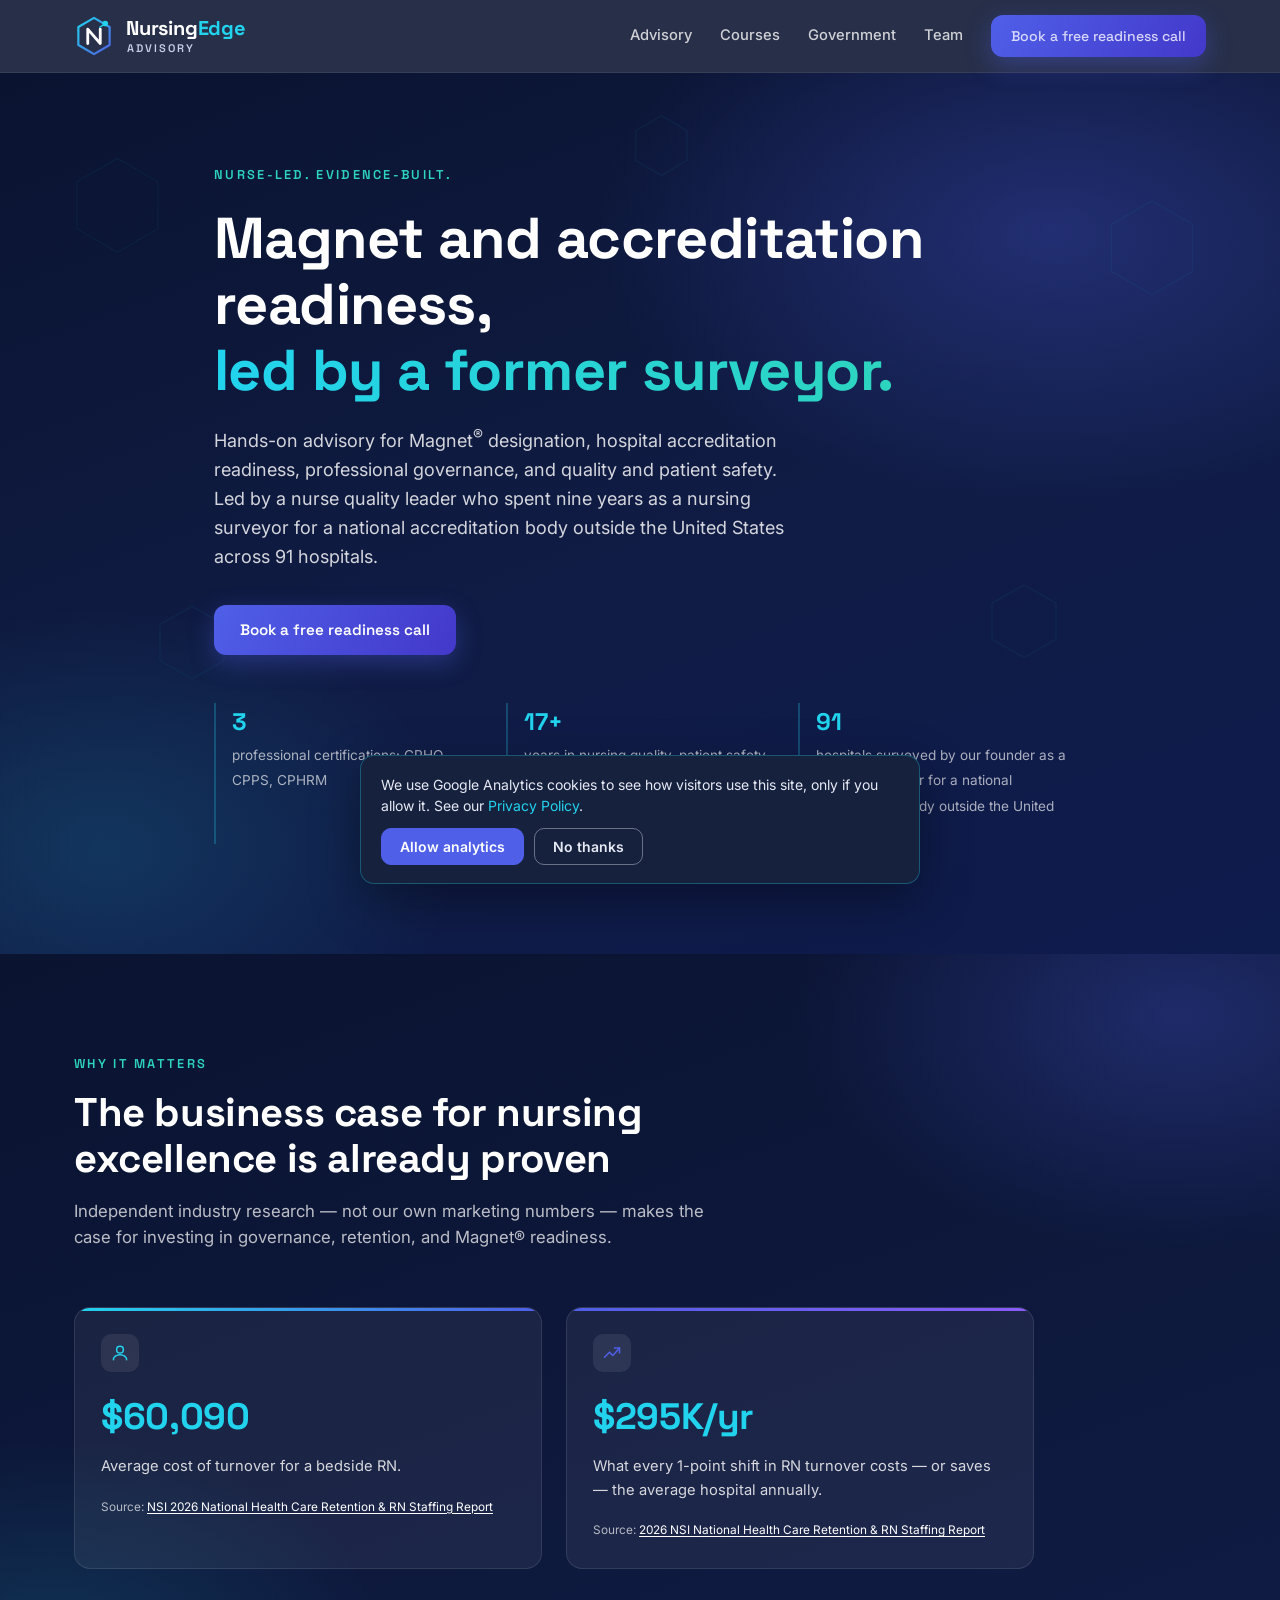
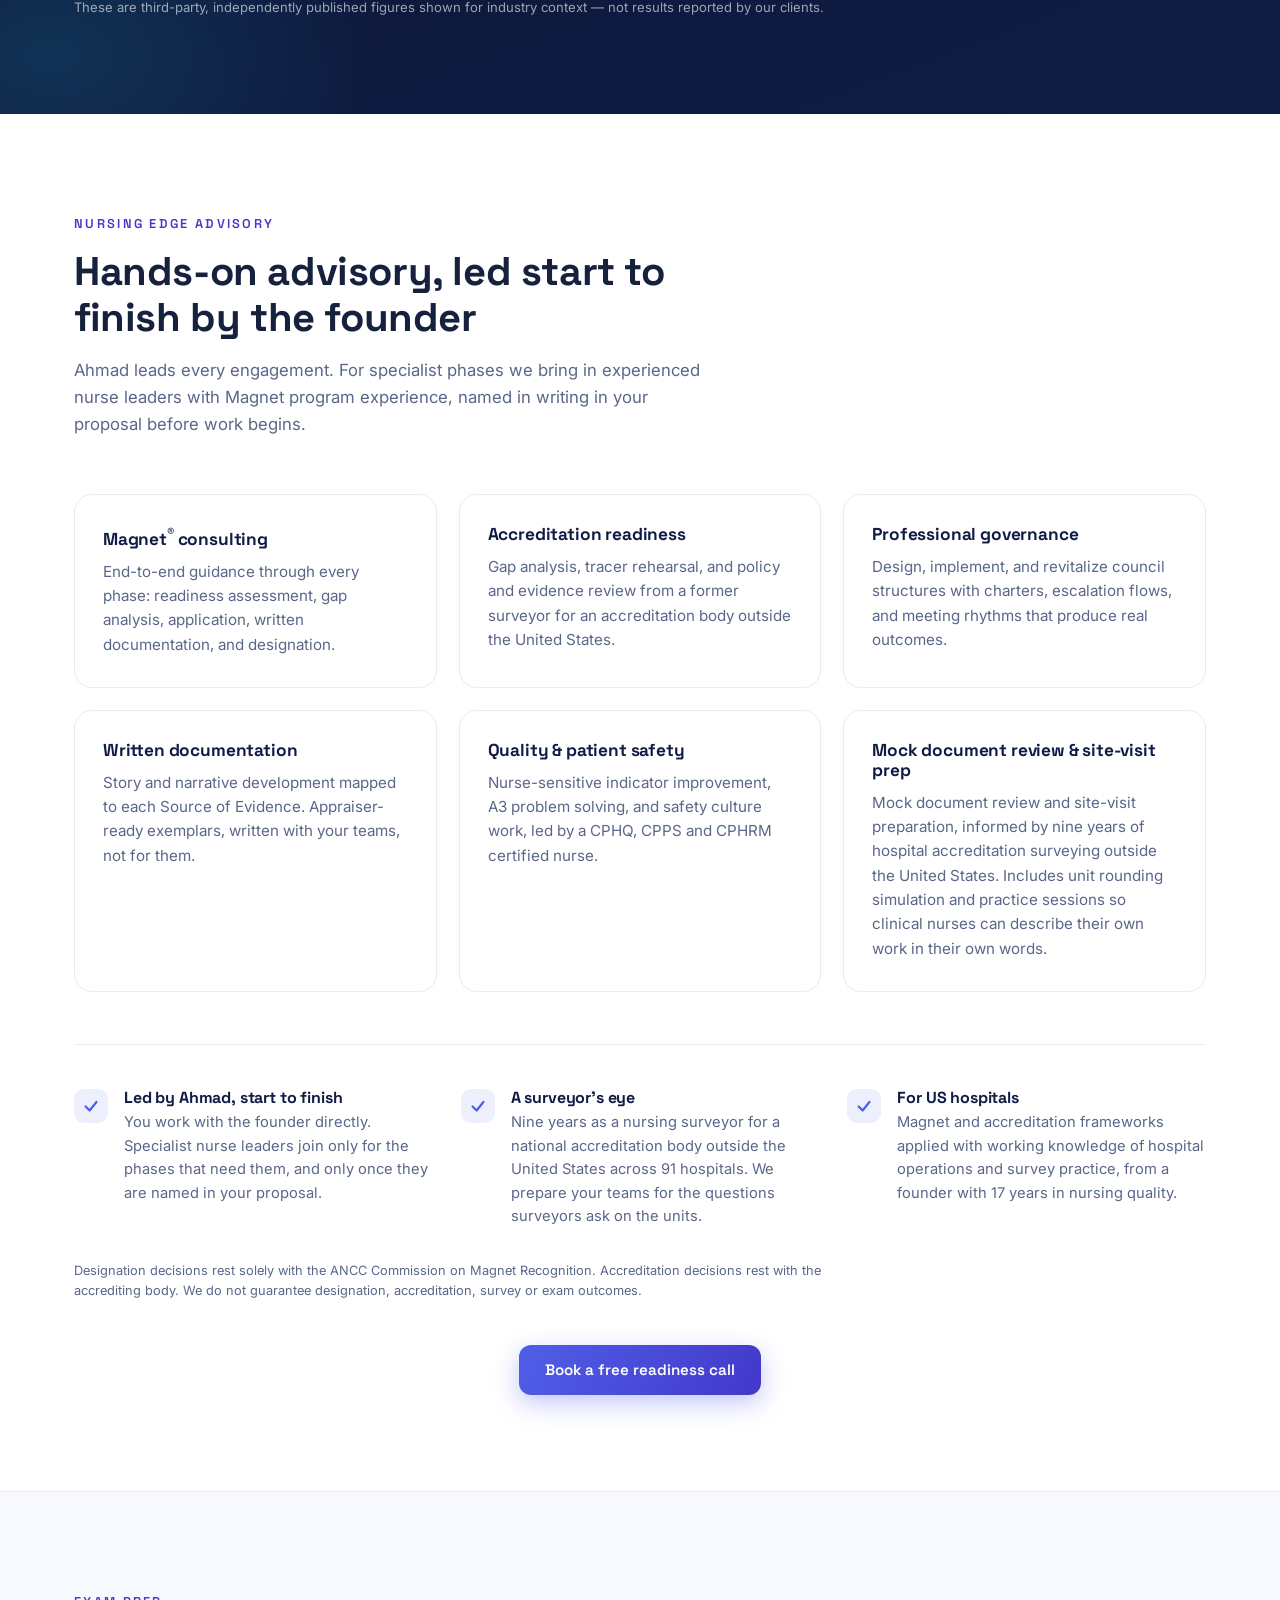
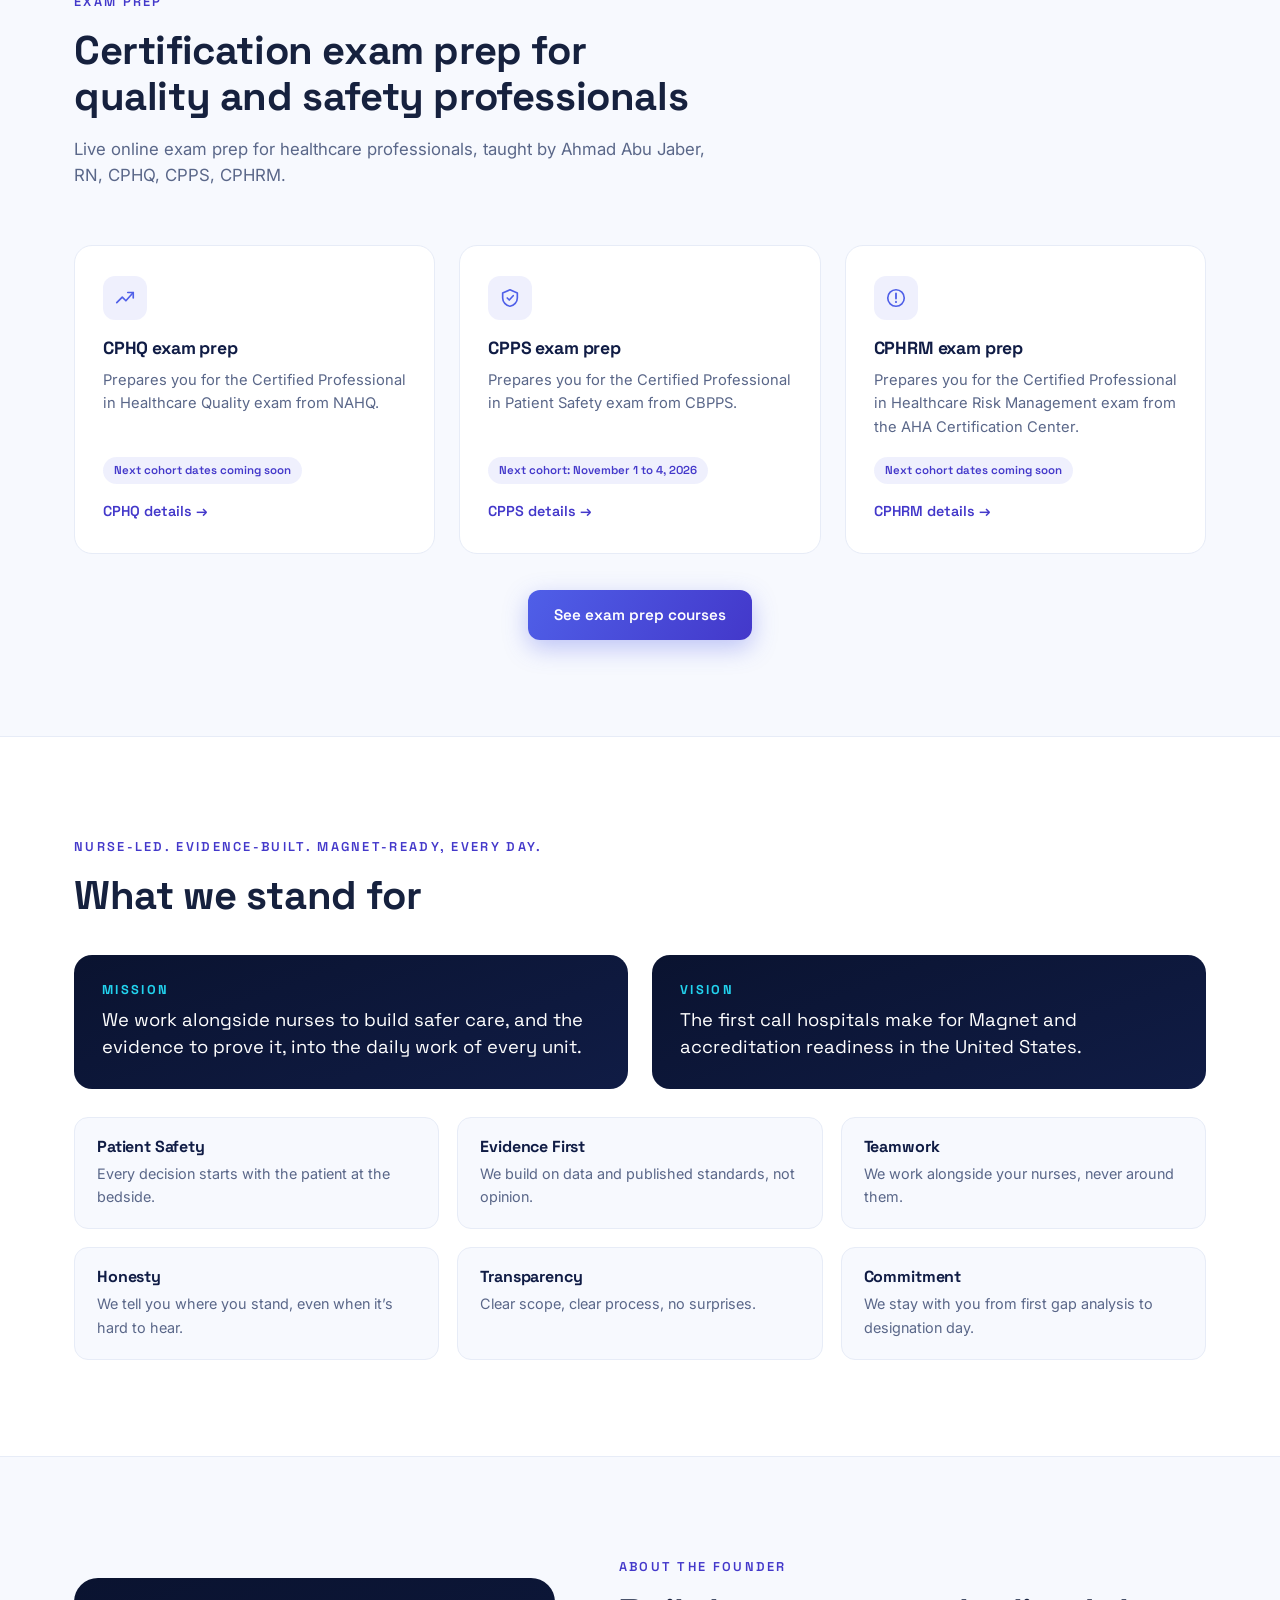
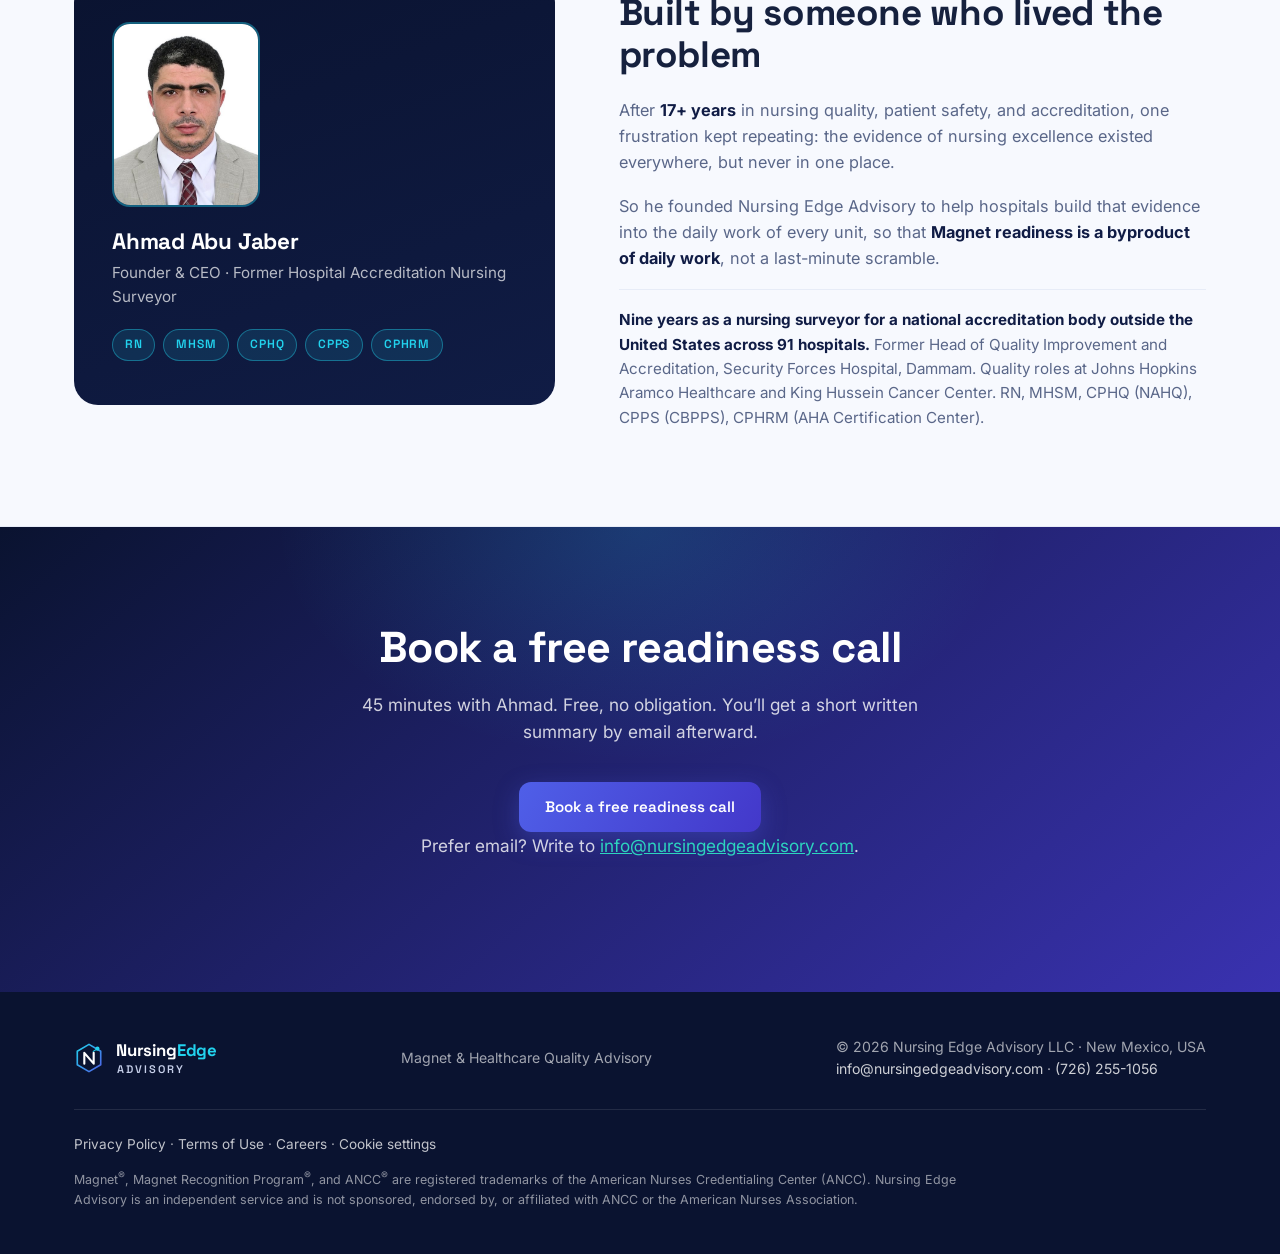
==== index.html @ 4cd6b649 "Refine meta description and service area in index.html Updated meta description and adjusted service" ====
<!DOCTYPE html>
<html lang="en">
<head>
<meta charset="UTF-8">
<meta name="viewport" content="width=device-width, initial-scale=1.0">
<title>Nursing Edge Advisory | Magnet and accreditation readiness advisory</title>
<meta name="description" content="Magnet designation and hospital accreditation readiness advisory from a nursing quality leader and former nursing surveyor outside the US.">
<link rel="canonical" href="https://nursingedgeadvisory.com/">
<link rel="icon" type="image/png" sizes="32x32" href="/favicon-32.png">
<link rel="icon" type="image/png" sizes="16x16" href="/favicon-16.png">
<link rel="apple-touch-icon" sizes="180x180" href="/favicon-180.png">

<!-- Open Graph / Facebook / LinkedIn -->
<meta property="og:type" content="website">
<meta property="og:url" content="https://nursingedgeadvisory.com/">
<meta property="og:title" content="Nursing Edge Advisory | Magnet and accreditation readiness advisory">
<meta property="og:description" content="Nursing Edge Advisory helps hospitals prepare for Magnet designation and hospital accreditation, with hands-on advisory from a former nursing surveyor for an accreditation body outside the United States.">
<meta property="og:image" content="https://nursingedgeadvisory.com/og-image.png">

<!-- Twitter -->
<meta name="twitter:card" content="summary_large_image">
<meta name="twitter:title" content="Nursing Edge Advisory | Magnet and accreditation readiness advisory">
<meta name="twitter:description" content="Nursing Edge Advisory helps hospitals prepare for Magnet designation and hospital accreditation, with hands-on advisory from a former nursing surveyor for an accreditation body outside the United States.">
<meta name="twitter:image" content="https://nursingedgeadvisory.com/og-image.png">

<link rel="preconnect" href="https://fonts.googleapis.com">
<link rel="preconnect" href="https://fonts.gstatic.com" crossorigin>
<link href="https://fonts.googleapis.com/css2?family=Space+Grotesk:wght@400;500;600;700&family=Inter:wght@400;500;600;700&display=swap" rel="stylesheet">
<style>
:root{
  --navy-900:#0A1330;
  --navy-800:#101C45;
  --navy-700:#182658;
  --indigo:#4F5FE8;
  --indigo-deep:#4338CA;
  --teal:#22D3EE;
  --teal-soft:#2DD4BF;
  --white:#FFFFFF;
  --card:#F7F9FE;
  --ink:#16213E;
  --slate:#5A6789;
  --line:rgba(34,211,238,.25);
  --radius:18px;
  --display:'Space Grotesk',sans-serif;
  --body:'Inter',sans-serif;
}
*{margin:0;padding:0;box-sizing:border-box}
html{scroll-behavior:smooth}
body{font-family:var(--body);color:var(--ink);background:var(--white);line-height:1.6;font-size:16px}
img,svg{display:block}
a{text-decoration:none;color:inherit}
.container{max-width:1180px;margin:0 auto;padding:0 24px}
h1,h2,h3{font-family:var(--display);line-height:1.15;letter-spacing:-.01em}
.eyebrow{font-family:var(--display);font-size:.8rem;font-weight:600;letter-spacing:.18em;text-transform:uppercase;color:var(--teal-soft)}
.eyebrow.dark{color:var(--indigo-deep)}
:focus-visible{outline:3px solid var(--teal);outline-offset:3px;border-radius:6px}

/* ---------- Nav ---------- */
header{position:sticky;top:0;z-index:50;background:rgba(10,19,48,.88);backdrop-filter:blur(12px);border-bottom:1px solid rgba(255,255,255,.08);transition:box-shadow .25s ease}
header.scrolled{box-shadow:0 8px 24px rgba(0,0,0,.22)}
.nav{display:flex;align-items:center;justify-content:space-between;gap:40px;height:72px}
.brand{display:flex;align-items:center;gap:12px;color:#fff}
.brand-name{font-family:var(--display);font-weight:700;font-size:1.25rem;letter-spacing:-.01em}
.brand-name span{color:var(--teal)}
.brand-lockup{display:flex;flex-direction:column;line-height:1}
.brand-lockup .brand-name{line-height:1.05}
.brand-sub{font-family:var(--display);font-size:11px;font-weight:600;letter-spacing:.18em;text-transform:uppercase;color:#C7D0EA;margin-top:4px;padding-left:1px}
.nav-links{display:flex;gap:28px;align-items:center}
.nav-links a{color:rgba(255,255,255,.78);font-size:.92rem;font-weight:500;white-space:nowrap;transition:color .2s}
.nav-links a:hover{color:var(--teal)}
.btn{display:inline-flex;align-items:center;justify-content:center;gap:8px;font-family:var(--display);font-weight:600;font-size:.95rem;padding:13px 26px;border-radius:12px;transition:transform .18s ease,box-shadow .18s ease,background .18s ease;cursor:pointer;border:none}
.btn-primary{background:linear-gradient(120deg,var(--indigo) 0%,var(--indigo-deep) 100%);color:#fff;box-shadow:0 8px 24px rgba(79,95,232,.35)}
.btn-primary:hover{transform:translateY(-2px);box-shadow:0 12px 30px rgba(79,95,232,.45)}
.btn-ghost{background:transparent;color:#fff;border:1.5px solid rgba(34,211,238,.5)}
.btn-ghost:hover{background:rgba(34,211,238,.1);border-color:var(--teal)}
.nav .btn{padding:10px 20px;font-size:.88rem;white-space:nowrap}
.nav-toggle{display:none;flex-direction:column;justify-content:center;gap:5px;background:none;border:none;cursor:pointer;padding:8px;z-index:60}
.nav-toggle span{width:22px;height:2px;background:#fff;border-radius:2px;transition:transform .25s ease,opacity .25s ease}
.nav-toggle.active span:nth-child(1){transform:translateY(7px) rotate(45deg)}
.nav-toggle.active span:nth-child(2){opacity:0}
.nav-toggle.active span:nth-child(3){transform:translateY(-7px) rotate(-45deg)}

/* ---------- Hero ---------- */
.hero{position:relative;background:linear-gradient(160deg,var(--navy-900) 0%,var(--navy-800) 55%,#0E1B4D 100%);color:#fff;overflow:hidden;padding:96px 0 110px}
.hero::before{content:"";position:absolute;inset:0;background:
  radial-gradient(700px 420px at 82% 18%,rgba(79,95,232,.30),transparent 65%),
  radial-gradient(600px 400px at 8% 88%,rgba(34,211,238,.14),transparent 60%);pointer-events:none}
.hex-field{position:absolute;inset:0;opacity:.55;pointer-events:none}
.hero-grid{position:relative;display:grid;grid-template-columns:1.05fr .95fr;gap:64px;align-items:center}
.hero h1{font-size:clamp(2.3rem,4.6vw,3.6rem);font-weight:700;margin:18px 0 20px}
.hero h1 em{font-style:normal;background:linear-gradient(90deg,var(--teal) 0%,var(--teal-soft) 100%);-webkit-background-clip:text;background-clip:text;color:transparent}
.hero p.lead{font-size:1.13rem;color:rgba(255,255,255,.82);max-width:52ch;margin-bottom:34px}
.hero-ctas{display:flex;gap:16px;flex-wrap:wrap}
.hero-proof{display:grid;grid-template-columns:repeat(3,minmax(0,1fr));gap:24px;margin-top:48px}
.proof{border-left:2px solid var(--line);padding-left:16px}
.proof strong{font-family:var(--display);font-size:1.5rem;display:block;color:var(--teal)}
.proof span{font-size:.85rem;color:rgba(255,255,255,.65)}

/* ---------- Hub diagram ---------- */
.hub-wrap{position:relative}
.hub-svg{width:100%;height:auto;filter:drop-shadow(0 24px 60px rgba(0,0,0,.4))}

/* ---------- Sections ---------- */
section{padding:96px 0}
.section-head{max-width:640px;margin-bottom:56px}
.section-head h2{font-size:clamp(1.8rem,3.2vw,2.5rem);margin:14px 0 16px}
.section-head p{color:var(--slate);font-size:1.05rem}

/* Problem strip */
.problem{background:var(--card);border-top:1px solid #E7ECF7;border-bottom:1px solid #E7ECF7}
.problem-grid{display:grid;grid-template-columns:repeat(3,1fr);gap:24px}
.problem-card{background:#fff;border:1px solid #E7ECF7;border-radius:var(--radius);padding:30px 28px}
.problem-card h3{font-size:1.08rem;margin-bottom:10px;color:var(--navy-800)}
.problem-card p{color:var(--slate);font-size:.95rem}
.problem-card .tag{font-family:var(--display);font-size:.72rem;font-weight:600;letter-spacing:.14em;text-transform:uppercase;color:var(--indigo-deep);background:rgba(79,95,232,.09);padding:5px 12px;border-radius:999px;display:inline-block;margin-bottom:16px}

/* Advisory */
.advisory-grid{display:grid;grid-template-columns:repeat(3,1fr);gap:22px}
.advisory-diff{display:grid;grid-template-columns:repeat(3,1fr);gap:28px;margin-top:52px;padding-top:44px;border-top:1px solid #E7ECF7}
.advisory-note{margin-top:32px;font-size:.8rem;line-height:1.55;color:var(--slate);max-width:760px}
@media (max-width:960px){.advisory-grid{grid-template-columns:repeat(2,1fr)}.advisory-diff{grid-template-columns:1fr}}
@media (max-width:560px){.advisory-grid{grid-template-columns:1fr}}

/* Courses */
.courses{background:var(--card);border-top:1px solid #E7ECF7;border-bottom:1px solid #E7ECF7}
.courses-grid{display:grid;grid-template-columns:repeat(3,1fr);gap:24px}
.course-cat-card{background:#fff;border:1px solid #E7ECF7;border-radius:var(--radius);padding:30px 28px;display:flex;flex-direction:column;transition:transform .2s ease,box-shadow .2s ease,border-color .2s ease}
.course-cat-card:hover{transform:translateY(-4px);box-shadow:0 16px 36px rgba(16,28,69,.10);border-color:rgba(34,211,238,.5)}
.course-cat-card .cat-icon{width:44px;height:44px;border-radius:12px;background:rgba(79,95,232,.09);display:flex;align-items:center;justify-content:center;margin-bottom:18px}
.course-cat-card h3{font-size:1.1rem;margin-bottom:10px;color:var(--navy-800)}
.course-cat-card p{color:var(--slate);font-size:.92rem;margin-bottom:18px;flex:1}
.course-cat-card .cat-count{font-family:var(--display);font-size:.72rem;font-weight:600;color:var(--indigo-deep);background:rgba(79,95,232,.09);padding:4px 11px;border-radius:999px;display:inline-block;width:fit-content;margin-bottom:16px}
.course-cat-card .cat-link{font-family:var(--display);font-size:.9rem;font-weight:600;color:var(--indigo-deep)}
@media (max-width:960px){.courses-grid{grid-template-columns:1fr}}

/* Modules */
.modules-grid{display:grid;grid-template-columns:repeat(4,1fr);gap:22px}
.module{position:relative;background:#fff;border:1px solid #E7ECF7;border-radius:var(--radius);padding:28px 24px;transition:transform .2s ease,box-shadow .2s ease,border-color .2s ease}
.module:hover{transform:translateY(-4px);box-shadow:0 16px 36px rgba(16,28,69,.10);border-color:rgba(34,211,238,.5)}
.module .mod-icon{width:52px;height:52px;margin-bottom:18px}
.module h3{font-size:1.02rem;margin-bottom:8px;color:var(--navy-800)}
.module p{font-size:.88rem;color:var(--slate)}

/* Traceability */
.trace{background:linear-gradient(160deg,var(--navy-900) 0%,var(--navy-800) 100%);color:#fff;position:relative;overflow:hidden}
.trace::before{content:"";position:absolute;inset:0;background:radial-gradient(640px 400px at 88% 80%,rgba(34,211,238,.10),transparent 60%)}
.trace .section-head{position:relative}
.trace .section-head h2{color:#fff}
.trace .section-head p{color:rgba(255,255,255,.72)}
.chain{position:relative;display:grid;grid-template-columns:repeat(4,1fr);gap:0;counter-reset:step}
.chain-step{position:relative;padding:30px 26px 30px 30px;border-left:1px solid rgba(34,211,238,.28)}
.chain-step::before{content:"";position:absolute;left:-7px;top:36px;width:13px;height:13px;border-radius:50%;background:var(--teal);box-shadow:0 0 0 5px rgba(34,211,238,.18)}
.chain-step h3{font-size:1.05rem;margin-bottom:10px;color:var(--teal)}
.chain-step p{font-size:.9rem;color:rgba(255,255,255,.75)}

/* Standards */
.standards-grid{display:grid;grid-template-columns:1fr 1fr;gap:64px;align-items:center}
.standards-list{display:grid;gap:18px}
.std-item{display:flex;gap:16px;align-items:flex-start}
.std-item .dot{flex:none;width:34px;height:34px;border-radius:10px;background:rgba(79,95,232,.1);display:flex;align-items:center;justify-content:center}
.std-item .dot svg{width:18px;height:18px}
.std-item h3{font-size:1rem;margin-bottom:4px;color:var(--navy-800)}
.std-item p{font-size:.92rem;color:var(--slate)}
.standards-visual{background:linear-gradient(160deg,var(--navy-800),var(--navy-700));border-radius:24px;padding:48px 40px;color:#fff;text-align:center;box-shadow:0 24px 60px rgba(16,28,69,.25)}
.standards-visual .big{font-family:var(--display);font-size:4.2rem;font-weight:700;background:linear-gradient(90deg,var(--teal),var(--teal-soft));-webkit-background-clip:text;background-clip:text;color:transparent;line-height:1}
.standards-visual .sub{font-size:1rem;color:rgba(255,255,255,.78);margin-top:10px}
.standards-visual .rows{display:grid;grid-template-columns:1fr 1fr;gap:14px;margin-top:34px}
.standards-visual .row{background:rgba(255,255,255,.06);border:1px solid rgba(34,211,238,.25);border-radius:12px;padding:16px 12px}
.standards-visual .row strong{font-family:var(--display);font-size:1.35rem;color:var(--teal);display:block}
.standards-visual .row span{font-size:.78rem;color:rgba(255,255,255,.65)}
.standards-visual .foot-line{margin-top:24px;font-size:.82rem;color:rgba(255,255,255,.7);line-height:1.55}
.manual-note{margin-top:12px;font-size:.92rem;color:var(--slate)}
.sec-list{list-style:none;margin:6px 0 0;padding:0;display:grid;gap:6px}
.sec-list li{position:relative;padding-left:16px;font-size:.92rem;color:var(--slate)}
.sec-list li::before{content:"";position:absolute;left:0;top:.62em;width:6px;height:6px;border-radius:50%;background:var(--teal-soft)}

/* Founder */
.founder{background:var(--card);border-top:1px solid #E7ECF7;border-bottom:1px solid #E7ECF7}
.founder-grid{display:grid;grid-template-columns:.9fr 1.1fr;gap:64px;align-items:center}
.founder-card{background:linear-gradient(160deg,var(--navy-900),var(--navy-800));border-radius:24px;padding:44px 38px;color:#fff}
.founder-card .creds{display:flex;flex-wrap:wrap;gap:8px;margin-top:20px}
.founder-card .cred{font-family:var(--display);font-size:.75rem;font-weight:600;letter-spacing:.06em;background:rgba(34,211,238,.12);border:1px solid rgba(34,211,238,.4);color:var(--teal);padding:5px 12px;border-radius:999px}
.founder-card .cred{cursor:help}
.founder-photo{width:148px;height:auto;aspect-ratio:4/5;object-fit:cover;border-radius:18px;border:2px solid rgba(34,211,238,.4)}

/* ---------- Product preview mockups ---------- */
.preview{background:var(--card);position:relative;overflow:hidden}
.preview::before{content:"";position:absolute;inset:0;background:
  radial-gradient(560px 340px at 96% 4%,rgba(79,95,232,.10),transparent 60%),
  radial-gradient(520px 320px at 0% 100%,rgba(34,211,238,.10),transparent 60%);pointer-events:none}
.preview .container{position:relative}
.preview-caption{text-align:center;font-size:.85rem;color:var(--slate);margin-top:20px}
.preview-grid{display:grid;grid-template-columns:1fr 1fr;gap:32px}
.mockup{position:relative;background:#fff;border-radius:16px;box-shadow:0 24px 60px rgba(16,28,69,.16);overflow:hidden;border:1px solid rgba(16,28,69,.06);transition:transform .25s ease,box-shadow .25s ease}
.mockup:hover{transform:translateY(-6px);box-shadow:0 30px 70px rgba(16,28,69,.22)}
.mockup-titlebar{display:flex;align-items:center;gap:6px;padding:12px 16px;background:var(--navy-900)}
.mockup-titlebar span{width:9px;height:9px;border-radius:50%;background:rgba(255,255,255,.25)}
.mockup-titlebar span:first-child{background:#EF6060}
.mockup-titlebar span:nth-child(2){background:#F5C451}
.mockup-titlebar span:nth-child(3){background:#22D3EE}
.mockup-titlebar b{margin-left:10px;color:rgba(255,255,255,.75);font-family:var(--body);font-weight:500;font-size:.78rem}
.live-pill{margin-left:auto;display:inline-flex;align-items:center;gap:6px;font-family:var(--display);font-size:.68rem;font-weight:600;letter-spacing:.04em;color:var(--teal-soft);background:rgba(34,211,238,.12);border:1px solid rgba(34,211,238,.3);padding:3px 9px;border-radius:999px}
.mockup-titlebar .live-pill{width:auto;height:auto;border-radius:999px}
.live-pill i{width:6px;height:6px;border-radius:50%;background:var(--teal-soft);display:inline-block;animation:pulse 1.8s ease-in-out infinite}
@keyframes pulse{0%,100%{opacity:1}50%{opacity:.35}}
.mockup-body{padding:22px}
.mockup-body .mh{font-family:var(--display);font-weight:700;line-height:1.3;font-size:.95rem;color:var(--ink);margin-bottom:16px}
.kpi-row{display:grid;grid-template-columns:repeat(3,1fr);gap:10px;margin-bottom:18px}
.kpi{background:var(--card);border-radius:10px;padding:10px 12px}
.kpi b{display:block;font-family:var(--display);font-size:1.3rem;color:var(--indigo-deep)}
.kpi span{font-size:.72rem;color:var(--slate)}
.bars{display:flex;align-items:flex-end;gap:8px;height:70px;margin-bottom:18px}
.bars i{flex:1;background:linear-gradient(180deg,var(--teal) 0%,var(--indigo) 100%);border-radius:5px 5px 0 0;display:block}
.feed{display:flex;flex-direction:column;gap:9px}
.feed-item{display:flex;align-items:center;gap:9px;font-size:.8rem;color:var(--slate)}
.feed-item .fdot{width:7px;height:7px;border-radius:50%;background:var(--teal-soft);flex-shrink:0}
.standard-chip{display:inline-block;font-family:var(--display);font-size:.72rem;font-weight:600;background:rgba(79,95,232,.1);color:var(--indigo-deep);padding:4px 10px;border-radius:999px;margin-bottom:14px}
.progress-track{height:8px;background:var(--card);border-radius:99px;margin-bottom:18px;overflow:hidden}
.progress-fill{height:100%;width:68%;background:linear-gradient(90deg,var(--teal) 0%,var(--indigo) 100%);border-radius:99px}
.checklist{display:flex;flex-direction:column;gap:11px;margin-bottom:16px}
.check-item{display:flex;align-items:center;gap:10px;font-size:.82rem;color:var(--ink)}
.check-item .ck{width:18px;height:18px;border-radius:6px;background:rgba(34,211,238,.15);display:flex;align-items:center;justify-content:center;flex-shrink:0}
.check-item.todo .ck{background:var(--card);border:1.5px dashed rgba(16,28,69,.2)}
.check-item.todo{color:var(--slate)}
.evidence-chip{display:inline-flex;align-items:center;gap:6px;font-size:.75rem;color:var(--slate);background:var(--card);padding:6px 12px;border-radius:8px}
.shot{margin:0;background:#fff;border-radius:16px;box-shadow:0 24px 60px rgba(16,28,69,.16);overflow:hidden;border:1px solid rgba(16,28,69,.06)}
.shot img{display:block;width:100%;height:auto}
.shot figcaption{padding:14px 18px;font-size:.85rem;color:var(--slate);border-top:1px solid rgba(16,28,69,.06)}
.shot-wide{margin-bottom:32px}
@media (max-width:960px){.preview-grid{grid-template-columns:1fr}}

/* ---------- Business case ---------- */
.case{background:linear-gradient(160deg,var(--navy-900) 0%,var(--navy-800) 100%);color:#fff;position:relative;overflow:hidden}
.case::before{content:"";position:absolute;inset:0;background:
  radial-gradient(620px 380px at 92% 8%,rgba(79,95,232,.28),transparent 62%),
  radial-gradient(560px 360px at 4% 92%,rgba(34,211,238,.14),transparent 60%);pointer-events:none}
.case .container{position:relative}
.case .section-head h2{color:#fff}
.case .section-head p{color:rgba(255,255,255,.72)}
.case-grid{display:grid;grid-template-columns:repeat(2,minmax(0,1fr));gap:24px;margin-top:8px;max-width:960px}
.case-card{padding:32px 32px 28px}
.case-card .num{font-size:2.8rem}
.case-card{position:relative;background:rgba(255,255,255,.06);border:1px solid rgba(255,255,255,.1);border-radius:16px;padding:26px;overflow:hidden;transition:transform .22s ease,box-shadow .22s ease,border-color .22s ease}
.case-card::before{content:"";position:absolute;top:0;left:0;right:0;height:3px;background:var(--accent,linear-gradient(90deg,var(--teal),var(--indigo)))}
.case-card:hover{transform:translateY(-5px);box-shadow:0 20px 44px rgba(0,0,0,.28);border-color:rgba(34,211,238,.4)}
.case-card .case-icon{width:38px;height:38px;border-radius:10px;background:rgba(255,255,255,.08);display:flex;align-items:center;justify-content:center;margin-bottom:16px}
.case-card .num{font-family:var(--display);font-size:2.3rem;font-weight:700;color:var(--teal);display:block;margin-bottom:8px;letter-spacing:-.01em}
.case-card p{color:rgba(255,255,255,.82);font-size:.92rem;margin-bottom:14px}
.case-card .src{font-size:.74rem;color:rgba(255,255,255,.68)}
.case-card .src a{color:#fff;text-decoration:underline;text-underline-offset:2px}
.case-foot{position:relative;margin-top:28px;font-size:.82rem;color:rgba(255,255,255,.6);max-width:760px}
@media (max-width:760px){.case-grid{grid-template-columns:1fr}}


.founder-card .founder-name{font-family:var(--display);font-weight:700;line-height:1.15;letter-spacing:-.01em;font-size:1.4rem;margin-bottom:6px}
.founder-card .role{color:rgba(255,255,255,.7);font-size:.95rem}
.founder-copy p{color:var(--slate);margin-bottom:18px;font-size:1.02rem}
.founder-copy p strong{color:var(--navy-800)}
.founder-copy p.founder-record{font-size:.95rem;padding-top:18px;border-top:1px solid #E7ECF7;margin-bottom:0}

/* CTA */
.cta{background:linear-gradient(140deg,var(--navy-900) 0%,var(--indigo-deep) 120%);color:#fff;text-align:center;position:relative;overflow:hidden}
.cta::before{content:"";position:absolute;inset:0;background:radial-gradient(560px 360px at 50% 0%,rgba(34,211,238,.16),transparent 65%)}
.cta .container{position:relative}
.cta h2{font-size:clamp(1.9rem,3.4vw,2.7rem);margin-bottom:18px}
.cta p{color:rgba(255,255,255,.8);max-width:56ch;margin:0 auto 36px;font-size:1.08rem}
.cta .hero-ctas{justify-content:center}
.cta-line{color:rgba(255,255,255,.8);max-width:56ch;margin:0 auto 32px;font-size:1.08rem}
.cta-alt{margin-top:22px;font-size:.9rem;color:rgba(255,255,255,.7)}
.cta-alt a{color:var(--teal-soft);text-decoration:underline}

/* Footer */
footer{background:var(--navy-900);color:rgba(255,255,255,.62);padding:44px 0;font-size:.88rem}
.foot{display:flex;justify-content:space-between;align-items:center;gap:20px;flex-wrap:wrap}
.foot .brand-name{font-size:1.05rem}
.foot-legal{margin-top:28px;padding-top:24px;border-top:1px solid rgba(255,255,255,.1)}
.foot-links{margin-bottom:12px;font-size:.85rem}
.foot-links a{color:rgba(255,255,255,.75)}
.foot-links a:hover{color:var(--teal)}
.trademark-note{font-size:.78rem;line-height:1.6;color:rgba(255,255,255,.55);max-width:900px}

/* ---------- What we stand for ---------- */
.values-sec .tagline{font-family:var(--display);font-size:.8rem;font-weight:600;letter-spacing:.18em;text-transform:uppercase;color:var(--indigo-deep)}
.mv-grid{display:grid;grid-template-columns:1fr 1fr;gap:24px;margin-bottom:28px}
.mv{background:linear-gradient(160deg,var(--navy-900),var(--navy-800));color:#fff;border-radius:var(--radius);padding:28px 28px}
.mv h3{font-size:.8rem;letter-spacing:.18em;text-transform:uppercase;color:var(--teal);margin-bottom:10px}
.mv p{font-family:var(--display);font-size:1.15rem;line-height:1.45;color:#fff}
.values-grid{display:grid;grid-template-columns:repeat(3,1fr);gap:18px}
.value{background:var(--card);border:1px solid #E7ECF7;border-radius:14px;padding:20px 22px}
.value h3{font-size:1rem;color:var(--navy-800);margin-bottom:6px}
.value p{font-size:.9rem;color:var(--slate)}
@media (max-width:960px){.mv-grid{grid-template-columns:1fr}.values-grid{grid-template-columns:repeat(2,1fr)}}
@media (max-width:560px){.values-grid{grid-template-columns:1fr}}

/* ---------- Responsive ---------- */
@media (max-width:960px){
  .hero-grid{grid-template-columns:1fr;gap:48px}
  .problem-grid{grid-template-columns:1fr}
  .modules-grid{grid-template-columns:repeat(2,1fr)}
  .chain{grid-template-columns:1fr}
  .chain-step{border-left:1px solid rgba(34,211,238,.28)}
  .standards-grid,.founder-grid{grid-template-columns:1fr;gap:44px}
}
@media (max-width:560px){
  .modules-grid{grid-template-columns:1fr}
  section{padding:64px 0}
  .hero{padding:64px 0 56px}
  .hero-proof{grid-template-columns:1fr;gap:16px}
  .proof strong{font-size:1.25rem}
  .hero-ctas .btn{width:100%}
  .case-grid,.problem-grid,.advisory-diff{gap:16px}
  .founder-card{padding:28px 24px}
  .standards-visual{padding:36px 26px}
  .standards-visual .big{font-size:3.2rem}
  h1{font-size:clamp(1.9rem,8vw,2.4rem)!important}
}
/* ---------- Scroll reveal (progressive enhancement) ---------- */
.js-reveal .reveal-item{opacity:0;transform:translateY(22px);transition:opacity .7s cubic-bezier(.2,.7,.2,1),transform .7s cubic-bezier(.2,.7,.2,1)}
.js-reveal .reveal-item.in-view{opacity:1;transform:translateY(0)}
.js-reveal .reveal-item:nth-child(2){transition-delay:.08s}
.js-reveal .reveal-item:nth-child(3){transition-delay:.16s}
.js-reveal .reveal-item:nth-child(4){transition-delay:.24s}

@media (prefers-reduced-motion:reduce){
  *{transition:none!important;animation:none!important}
  html{scroll-behavior:auto}
}

/* ---------- Mobile menu (switches at 1100px) ---------- */
@media (max-width:1100px){
  .nav-toggle{display:flex}
  .nav-links{
    position:fixed;top:72px;left:0;right:0;height:calc(100vh - 72px);z-index:60;
    background:#0A1330;
    flex-direction:column;align-items:flex-start;padding:28px 24px;gap:6px;
    overflow-y:auto;opacity:0;transform:translateY(-16px);pointer-events:none;visibility:hidden;
    transition:opacity .25s ease,transform .25s ease,visibility 0s linear .25s;
  }
  .nav-links.open{opacity:1;transform:translateY(0);pointer-events:auto;visibility:visible;transition:opacity .25s ease,transform .25s ease,visibility 0s linear 0s}
  .nav-links a{font-size:1.08rem;padding:10px 0;width:100%}
  .nav-links .btn{width:100%;justify-content:center;margin-top:14px}
}

/* ---------- Accessibility helpers ---------- */
.skip-link{position:absolute;left:16px;top:-100px;z-index:200;background:#fff;color:#16213E;font-family:var(--display);font-weight:600;font-size:.92rem;padding:10px 18px;border-radius:10px;box-shadow:0 8px 24px rgba(0,0,0,.25);text-decoration:none}
.skip-link:focus{top:12px}
.sr-only{position:absolute!important;width:1px;height:1px;padding:0;margin:-1px;overflow:hidden;clip:rect(0,0,0,0);white-space:nowrap;border:0}
/* Footer contact line */
.foot-copy a{color:rgba(255,255,255,.8);text-decoration:none}
.foot-copy a:hover{color:var(--teal)}
</style>
</head>
<body id="top">
<a class="skip-link" href="#main">Skip to content</a>

<!-- ======================================================
     LOGO — inline SVG, easy to adjust.
     Hexagon + "N" + network node, teal→indigo gradient.
     To adjust: edit the <symbol id="ne-logo"> below once,
     and every logo on the page updates.
====================================================== -->
<svg width="0" height="0" style="position:absolute" aria-hidden="true">
  <defs>
    <linearGradient id="lgLogo" x1="0" y1="0" x2="1" y2="1">
      <stop offset="0" stop-color="#22D3EE"/>
      <stop offset="1" stop-color="#4F5FE8"/>
    </linearGradient>
    <symbol id="ne-logo" viewBox="0 0 64 64">
      <!-- hexagon -->
      <path d="M32 3 L57 17.5 V46.5 L32 61 L7 46.5 V17.5 Z" fill="none" stroke="url(#lgLogo)" stroke-width="3.5" stroke-linejoin="round"/>
      <!-- N letterform -->
      <path d="M22 44 V21 L42 44 V21" fill="none" stroke="#FFFFFF" stroke-width="4.5" stroke-linecap="round" stroke-linejoin="round"/>
      <!-- network node + link -->
      <circle cx="50" cy="12" r="4.5" fill="#22D3EE"/>
      <line x1="46.5" y1="14.5" x2="41" y2="18" stroke="#22D3EE" stroke-width="2.2" stroke-linecap="round"/>
    </symbol>
  </defs>
</svg>

<header>
  <div class="container nav">
    <a class="brand" href="#top" aria-label="Nursing Edge Advisory home">
      <svg width="40" height="40" role="img" aria-label="NursingEdge logo"><use href="#ne-logo"/></svg>
      <span class="brand-lockup"><span class="brand-name">Nursing<span>Edge</span></span><span class="brand-sub">Advisory</span></span>
    </a>
    <button class="nav-toggle" id="navToggle" aria-label="Toggle navigation menu" aria-expanded="false" aria-controls="mainNav">
      <span></span><span></span><span></span>
    </button>
    <nav class="nav-links" id="mainNav" aria-label="Main navigation">
      <a href="#advisory">Advisory</a>
      <a href="courses.html">Courses</a>
      <a href="government.html">Government</a>
      <a href="team.html">Team</a>
      <a class="btn btn-primary" href="schedule.html">Book a free readiness call</a>
    </nav>
  </div>
</header>

<main id="main">

<!-- ================= HERO ================= -->
<section class="hero" aria-labelledby="hero-title" style="padding-top:88px">
  <svg class="hex-field" viewBox="0 0 1200 640" preserveAspectRatio="xMidYMid slice" aria-hidden="true">
    <g fill="none" stroke="rgba(34,211,238,.10)" stroke-width="1.2">
      <path d="M110 80 l38 22 v44 l-38 22 -38 -22 v-44 z"/>
      <path d="M1080 120 l38 22 v44 l-38 22 -38 -22 v-44 z"/>
      <path d="M960 480 l30 17 v34 l-30 17 -30 -17 v-34 z"/>
      <path d="M180 500 l30 17 v34 l-30 17 -30 -17 v-34 z"/>
      <path d="M620 40 l24 14 v28 l-24 14 -24 -14 v-28 z"/>
    </g>
  </svg>
  <div class="container hero-grid" style="grid-template-columns:1fr;max-width:900px">
    <div>
      <span class="eyebrow">Nurse-led. Evidence-built.</span>
      <h1 id="hero-title">Magnet and accreditation readiness,<br><em>led by a former surveyor.</em></h1>
      <p class="lead">Hands-on advisory for Magnet<sup>&reg;</sup> designation, hospital accreditation readiness, professional governance, and quality and patient safety. Led by a nurse quality leader who spent nine years as a nursing surveyor for a national accreditation body outside the United States across 91 hospitals.</p>
      <div class="hero-ctas">
        <a class="btn btn-primary" href="schedule.html">Book a free readiness call</a>
      </div>
      <div class="hero-proof">
        <div class="proof reveal-item"><strong>3</strong><span>professional certifications: CPHQ, CPPS, CPHRM</span></div>
        <div class="proof reveal-item"><strong>17+</strong><span>years in nursing quality, patient safety, and accreditation</span></div>
        <div class="proof reveal-item"><strong>91</strong><span>hospitals surveyed by our founder as a nursing surveyor for a national accreditation body outside the United States</span></div>
      </div>
    </div>

  </div>
</section>

<!-- ================= BUSINESS CASE (cited industry data) ================= -->
<section class="case" id="business-case" aria-labelledby="case-title">
  <div class="container">
    <div class="section-head">
      <span class="eyebrow">Why it matters</span>
      <h2 id="case-title">The business case for nursing excellence is already proven</h2>
      <p>Independent industry research — not our own marketing numbers — makes the case for investing in governance, retention, and Magnet&reg; readiness.</p>
    </div>
    <div class="case-grid">
      <div class="case-card reveal-item" style="--accent:linear-gradient(90deg,#22D3EE,#4F5FE8)">
        <span class="case-icon"><svg width="20" height="20" viewBox="0 0 24 24" fill="none" aria-hidden="true"><path d="M12 12a4 4 0 1 0 0-8 4 4 0 0 0 0 8Z" stroke="#22D3EE" stroke-width="1.8"/><path d="M4 20c0-3.3 3.6-6 8-6s8 2.7 8 6" stroke="#22D3EE" stroke-width="1.8" stroke-linecap="round"/></svg></span>
        <span class="num">$60,090</span>
        <p>Average cost of turnover for a bedside RN.</p>
        <span class="src">Source: <a href="https://www.nsinursingsolutions.com/documents/library/nsi_national_health_care_retention_report.pdf" target="_blank" rel="noopener">NSI 2026 National Health Care Retention &amp; RN Staffing Report</a></span>
      </div>
      <div class="case-card reveal-item" style="--accent:linear-gradient(90deg,#4F5FE8,#8B5CF6)">
        <span class="case-icon"><svg width="20" height="20" viewBox="0 0 24 24" fill="none" aria-hidden="true"><path d="M3 17 L9 11 L13 15 L21 6" stroke="#4F5FE8" stroke-width="1.8" stroke-linecap="round" stroke-linejoin="round"/><path d="M15 6 H21 V12" stroke="#4F5FE8" stroke-width="1.8" stroke-linecap="round" stroke-linejoin="round"/></svg></span>
        <span class="num">$295K/yr</span>
        <p>What every 1-point shift in RN turnover costs — or saves — the average hospital annually.</p>
        <span class="src">Source: <a href="https://www.nsinursingsolutions.com/documents/library/nsi_national_health_care_retention_report.pdf" target="_blank" rel="noopener">2026 NSI National Health Care Retention &amp; RN Staffing Report</a></span>
      </div>
    </div>
    <p class="case-foot">These are third-party, independently published figures shown for industry context — not results reported by our clients.</p>
  </div>
</section>

<!-- ================= ADVISORY ================= -->
<section id="advisory" aria-labelledby="advisory-title">
  <div class="container">
    <div class="section-head">
      <span class="eyebrow dark">Nursing Edge Advisory</span>
      <h2 id="advisory-title">Hands-on advisory, led start to finish by the founder</h2>
      <p>Ahmad leads every engagement. For specialist phases we bring in experienced nurse leaders with Magnet program experience, named in writing in your proposal before work begins.</p>
    </div>
    <div class="advisory-grid">
      <div class="problem-card reveal-item">
        <h3>Magnet<sup>&reg;</sup> consulting</h3>
        <p>End-to-end guidance through every phase: readiness assessment, gap analysis, application, written documentation, and designation.</p>
      </div>
      <div class="problem-card reveal-item">
        <h3>Accreditation readiness</h3>
        <p>Gap analysis, tracer rehearsal, and policy and evidence review from a former surveyor for an accreditation body outside the United States.</p>
      </div>
      <div class="problem-card reveal-item">
        <h3>Professional governance</h3>
        <p>Design, implement, and revitalize council structures with charters, escalation flows, and meeting rhythms that produce real outcomes.</p>
      </div>
      <div class="problem-card reveal-item">
        <h3>Written documentation</h3>
        <p>Story and narrative development mapped to each Source of Evidence. Appraiser-ready exemplars, written with your teams, not for them.</p>
      </div>
      <div class="problem-card reveal-item">
        <h3>Quality &amp; patient safety</h3>
        <p>Nurse-sensitive indicator improvement, A3 problem solving, and safety culture work, led by a CPHQ, CPPS and CPHRM certified nurse.</p>
      </div>
      <div class="problem-card reveal-item">
        <h3>Mock document review &amp; site-visit prep</h3>
        <p>Mock document review and site-visit preparation, informed by nine years of hospital accreditation surveying outside the United States. Includes unit rounding simulation and practice sessions so clinical nurses can describe their own work in their own words.</p>
      </div>
    </div>
    <div class="advisory-diff">
      <div class="std-item reveal-item">
        <span class="dot"><svg viewBox="0 0 20 20" aria-hidden="true"><path d="M4 10.5 L8.5 15 L16 5.5" fill="none" stroke="#4F5FE8" stroke-width="2.5" stroke-linecap="round" stroke-linejoin="round"/></svg></span>
        <div><h3>Led by Ahmad, start to finish</h3><p>You work with the founder directly. Specialist nurse leaders join only for the phases that need them, and only once they are named in your proposal.</p></div>
      </div>
      <div class="std-item reveal-item">
        <span class="dot"><svg viewBox="0 0 20 20" aria-hidden="true"><path d="M4 10.5 L8.5 15 L16 5.5" fill="none" stroke="#4F5FE8" stroke-width="2.5" stroke-linecap="round" stroke-linejoin="round"/></svg></span>
        <div><h3>A surveyor&rsquo;s eye</h3><p>Nine years as a nursing surveyor for a national accreditation body outside the United States across 91 hospitals. We prepare your teams for the questions surveyors ask on the units.</p></div>
      </div>
      <div class="std-item reveal-item">
        <span class="dot"><svg viewBox="0 0 20 20" aria-hidden="true"><path d="M4 10.5 L8.5 15 L16 5.5" fill="none" stroke="#4F5FE8" stroke-width="2.5" stroke-linecap="round" stroke-linejoin="round"/></svg></span>
        <div><h3>For US hospitals</h3><p>Magnet and accreditation frameworks applied with working knowledge of hospital operations and survey practice, from a founder with 17 years in nursing quality.</p></div>
      </div>
    </div>
    <p class="advisory-note">Designation decisions rest solely with the ANCC Commission on Magnet Recognition. Accreditation decisions rest with the accrediting body. We do not guarantee designation, accreditation, survey or exam outcomes.</p>
    <div class="hero-ctas" style="margin-top:44px;justify-content:center">
      <a class="btn btn-primary" href="schedule.html">Book a free readiness call</a>
    </div>
  </div>
</section>

<!-- ================= COURSES ================= -->
<section class="courses" id="courses" aria-labelledby="courses-title">
  <div class="container">
    <div class="section-head">
      <span class="eyebrow dark">Exam prep</span>
      <h2 id="courses-title">Certification exam prep for quality and safety professionals</h2>
      <p>Live online exam prep for healthcare professionals, taught by Ahmad Abu Jaber, RN, CPHQ, CPPS, CPHRM.</p>
    </div>
    <div class="courses-grid">
      <div class="course-cat-card reveal-item">
        <span class="cat-icon"><svg width="22" height="22" viewBox="0 0 24 24" fill="none" aria-hidden="true"><path d="M3 17 L9 11 L13 15 L21 6" stroke="#4F5FE8" stroke-width="1.8" stroke-linecap="round" stroke-linejoin="round"/><path d="M15 6 H21 V12" stroke="#4F5FE8" stroke-width="1.8" stroke-linecap="round" stroke-linejoin="round"/></svg></span>
        <h3>CPHQ exam prep</h3>
        <p>Prepares you for the Certified Professional in Healthcare Quality exam from NAHQ.</p>
        <span class="cat-count">Next cohort dates coming soon</span>
        <a class="cat-link" href="courses.html#cphq">CPHQ details &rarr;</a>
      </div>
      <div class="course-cat-card reveal-item">
        <span class="cat-icon"><svg width="22" height="22" viewBox="0 0 24 24" fill="none" aria-hidden="true"><path d="M12 3 L20 6.5 V12 C20 16.5 16.5 20.2 12 21 C7.5 20.2 4 16.5 4 12 V6.5 Z" stroke="#4F5FE8" stroke-width="1.8" stroke-linejoin="round"/><path d="M9 12 L11.2 14.2 L15.5 9.5" stroke="#4F5FE8" stroke-width="1.8" stroke-linecap="round" stroke-linejoin="round"/></svg></span>
        <h3>CPPS exam prep</h3>
        <p>Prepares you for the Certified Professional in Patient Safety exam from CBPPS.</p>
        <span class="cat-count">Next cohort: November 1 to 4, 2026</span>
        <a class="cat-link" href="courses.html#cpps">CPPS details &rarr;</a>
      </div>
      <div class="course-cat-card reveal-item">
        <span class="cat-icon"><svg width="22" height="22" viewBox="0 0 24 24" fill="none" aria-hidden="true"><circle cx="12" cy="12" r="9" stroke="#4F5FE8" stroke-width="1.8"/><path d="M12 7 V12.5 M12 16 V16.5" stroke="#4F5FE8" stroke-width="2" stroke-linecap="round"/></svg></span>
        <h3>CPHRM exam prep</h3>
        <p>Prepares you for the Certified Professional in Healthcare Risk Management exam from the AHA Certification Center.</p>
        <span class="cat-count">Next cohort dates coming soon</span>
        <a class="cat-link" href="courses.html#cphrm">CPHRM details &rarr;</a>
      </div>
    </div>
    <div class="hero-ctas" style="margin-top:36px;justify-content:center">
      <a class="btn btn-primary" href="courses.html">See exam prep courses</a>
    </div>
  </div>
</section>

<!-- ================= WHAT WE STAND FOR ================= -->
<section class="values-sec" id="values" aria-labelledby="values-title">
  <div class="container">
    <div class="section-head" style="margin-bottom:36px">
      <span class="tagline">Nurse-led. Evidence-built. Magnet-ready, every day.</span>
      <h2 id="values-title">What we stand for</h2>
    </div>
    <div class="mv-grid">
      <div class="mv reveal-item"><h3>Mission</h3><p>We work alongside nurses to build safer care, and the evidence to prove it, into the daily work of every unit.</p></div>
      <div class="mv reveal-item"><h3>Vision</h3><p>The first call hospitals make for Magnet and accreditation readiness in the United States.</p></div>
    </div>
    <div class="values-grid">
      <div class="value"><h3>Patient Safety</h3><p>Every decision starts with the patient at the bedside.</p></div>
      <div class="value"><h3>Evidence First</h3><p>We build on data and published standards, not opinion.</p></div>
      <div class="value"><h3>Teamwork</h3><p>We work alongside your nurses, never around them.</p></div>
      <div class="value"><h3>Honesty</h3><p>We tell you where you stand, even when it&rsquo;s hard to hear.</p></div>
      <div class="value"><h3>Transparency</h3><p>Clear scope, clear process, no surprises.</p></div>
      <div class="value"><h3>Commitment</h3><p>We stay with you from first gap analysis to designation day.</p></div>
    </div>
  </div>
</section>

<!-- ================= FOUNDER ================= -->
<section class="founder" id="founder" aria-labelledby="founder-title">
  <div class="container founder-grid">
    <div class="founder-card">
      <img class="founder-photo" src="images/ahmad-abu-jaber.jpg" alt="Ahmad Abu Jaber, founder and CEO of Nursing Edge Advisory" width="480" height="600" loading="lazy">
      <p class="founder-name" style="margin-top:22px">Ahmad Abu Jaber</p>
      <div class="role">Founder &amp; CEO &middot; Former Hospital Accreditation Nursing Surveyor</div>
      <div class="creds">
        <span class="cred" title="Registered Nurse">RN</span><span class="cred" title="Master of Health Sector Management">MHSM</span><span class="cred" title="Certified Professional in Healthcare Quality (NAHQ)">CPHQ</span><span class="cred" title="Certified Professional in Patient Safety (CBPPS)">CPPS</span><span class="cred" title="Certified Professional in Healthcare Risk Management (AHA Certification Center)">CPHRM</span>
      </div>
    </div>
    <div class="founder-copy">
      <span class="eyebrow dark">About the founder</span>
      <h2 id="founder-title" style="font-size:clamp(1.7rem,3vw,2.3rem);margin:14px 0 20px">Built by someone who lived the problem</h2>
      <p>After <strong>17+ years</strong> in nursing quality, patient safety, and accreditation, one frustration kept repeating: the evidence of nursing excellence existed everywhere, but never in one place.</p>
      <p>So he founded Nursing Edge Advisory to help hospitals build that evidence into the daily work of every unit, so that <strong>Magnet readiness is a byproduct of daily work</strong>, not a last-minute scramble.</p>
      <p class="founder-record"><strong>Nine years as a nursing surveyor for a national accreditation body outside the United States across 91 hospitals.</strong> Former Head of Quality Improvement and Accreditation, Security Forces Hospital, Dammam. Quality roles at Johns Hopkins Aramco Healthcare and King Hussein Cancer Center. RN, MHSM, CPHQ (NAHQ), CPPS (CBPPS), CPHRM (AHA Certification Center).</p>
    </div>
  </div>
</section>

<!-- ================= CTA ================= -->
<section class="cta" id="demo" aria-labelledby="cta-title">
  <div class="container">
    <h2 id="cta-title">Book a free readiness call</h2>
    <p class="cta-line">45 minutes with Ahmad. Free, no obligation. You&rsquo;ll get a short written summary by email afterward.</p>
    <div class="hero-ctas">
      <a class="btn btn-primary" href="schedule.html">Book a free readiness call</a>
    </div>
    <p class="cta-alt">Prefer email? Write to <a href="mailto:info@nursingedgeadvisory.com?subject=Free%20readiness%20call">info@nursingedgeadvisory.com</a>.</p>
  </div>
</section>

</main>

<footer>
  <div class="container">
    <div class="foot">
      <a class="brand" href="#top">
        <svg width="30" height="30" aria-hidden="true" focusable="false"><use href="#ne-logo"/></svg>
        <span class="brand-lockup"><span class="brand-name">Nursing<span>Edge</span></span><span class="brand-sub">Advisory</span></span>
      </a>
      <div>Magnet &amp; Healthcare Quality Advisory</div>
      <div class="foot-copy">&copy; 2026 Nursing Edge Advisory LLC &middot; New Mexico, USA<br><a href="mailto:info@nursingedgeadvisory.com">info@nursingedgeadvisory.com</a> &middot; <a href="tel:+17262551056">(726) 255-1056</a></div>
    </div>
    <div class="foot-legal">
      <div class="foot-links"><a href="/privacy.html">Privacy Policy</a><span aria-hidden="true"> · </span><a href="/terms.html">Terms of Use</a><span aria-hidden="true"> &middot; </span><a href="/careers.html">Careers</a><span aria-hidden="true"> &middot; </span><a href="#" data-cookie-settings>Cookie settings</a></div>
      <p class="trademark-note">Magnet<sup>&reg;</sup>, Magnet Recognition Program<sup>&reg;</sup>, and ANCC<sup>&reg;</sup> are registered trademarks of the American Nurses Credentialing Center (ANCC). Nursing Edge Advisory is an independent service and is not sponsored, endorsed by, or affiliated with ANCC or the American Nurses Association.</p>
    </div>
  </div>
</footer>

<script type="application/ld+json">
{
  "@context": "https://schema.org",
  "@type": "Organization",
  "name": "Nursing Edge Advisory",
  "legalName": "Nursing Edge Advisory LLC",
  "url": "https://nursingedgeadvisory.com/",
  "logo": "https://nursingedgeadvisory.com/favicon-180.png",
  "image": "https://nursingedgeadvisory.com/og-image.png",
  "email": "info@nursingedgeadvisory.com",
  "telephone": "+1-726-255-1056",
  "address": {
    "@type": "PostalAddress",
    "addressRegion": "NM",
    "addressCountry": "US"
  },
  "areaServed": ["US"],
  "sameAs": ["https://www.linkedin.com/company/nursingedgeadvisory"],
  "description": "Nursing Edge Advisory helps hospitals prepare for Magnet designation and hospital accreditation, with hands-on advisory from a former nursing surveyor for an accreditation body outside the United States.",
  "founder": {
    "@type": "Person",
    "name": "Ahmad Abu Jaber",
    "jobTitle": "Founder & Chief Executive Officer"
  }
}
</script>
<script type="application/ld+json">
{
  "@context": "https://schema.org",
  "@type": "WebSite",
  "name": "Nursing Edge Advisory",
  "url": "https://nursingedgeadvisory.com/"
}
</script>

<script>
(function(){
  if(!('IntersectionObserver' in window)) return;
  document.documentElement.classList.add('js-reveal');
  var items = document.querySelectorAll('.reveal-item');
  var io = new IntersectionObserver(function(entries){
    entries.forEach(function(entry){
      if(entry.isIntersecting){
        entry.target.classList.add('in-view');
        io.unobserve(entry.target);
      }
    });
  }, {threshold:.15, rootMargin:'0px 0px -40px 0px'});
  items.forEach(function(el){ io.observe(el); });
})();

// Header shadow on scroll
(function(){
  var header = document.querySelector('header');
  if(!header) return;
  function onScroll(){
    header.classList.toggle('scrolled', window.scrollY > 8);
  }
  window.addEventListener('scroll', onScroll, {passive:true});
  onScroll();
})();

// Mobile nav toggle
(function(){
  var toggle = document.getElementById('navToggle');
  var nav = document.getElementById('mainNav');
  if(!toggle || !nav) return;
  function closeNav(){
    nav.classList.remove('open');
    toggle.classList.remove('active');
    toggle.setAttribute('aria-expanded','false');
  }
  toggle.addEventListener('click', function(){
    var isOpen = nav.classList.toggle('open');
    toggle.classList.toggle('active', isOpen);
    toggle.setAttribute('aria-expanded', String(isOpen));
  });
  nav.querySelectorAll('a').forEach(function(a){
    a.addEventListener('click', closeNav);
  });
  document.addEventListener('keydown', function(e){
    if(e.key === 'Escape') closeNav();
  });
})();

</script>
<script src="/analytics.js" defer></script>
</body>
</html>
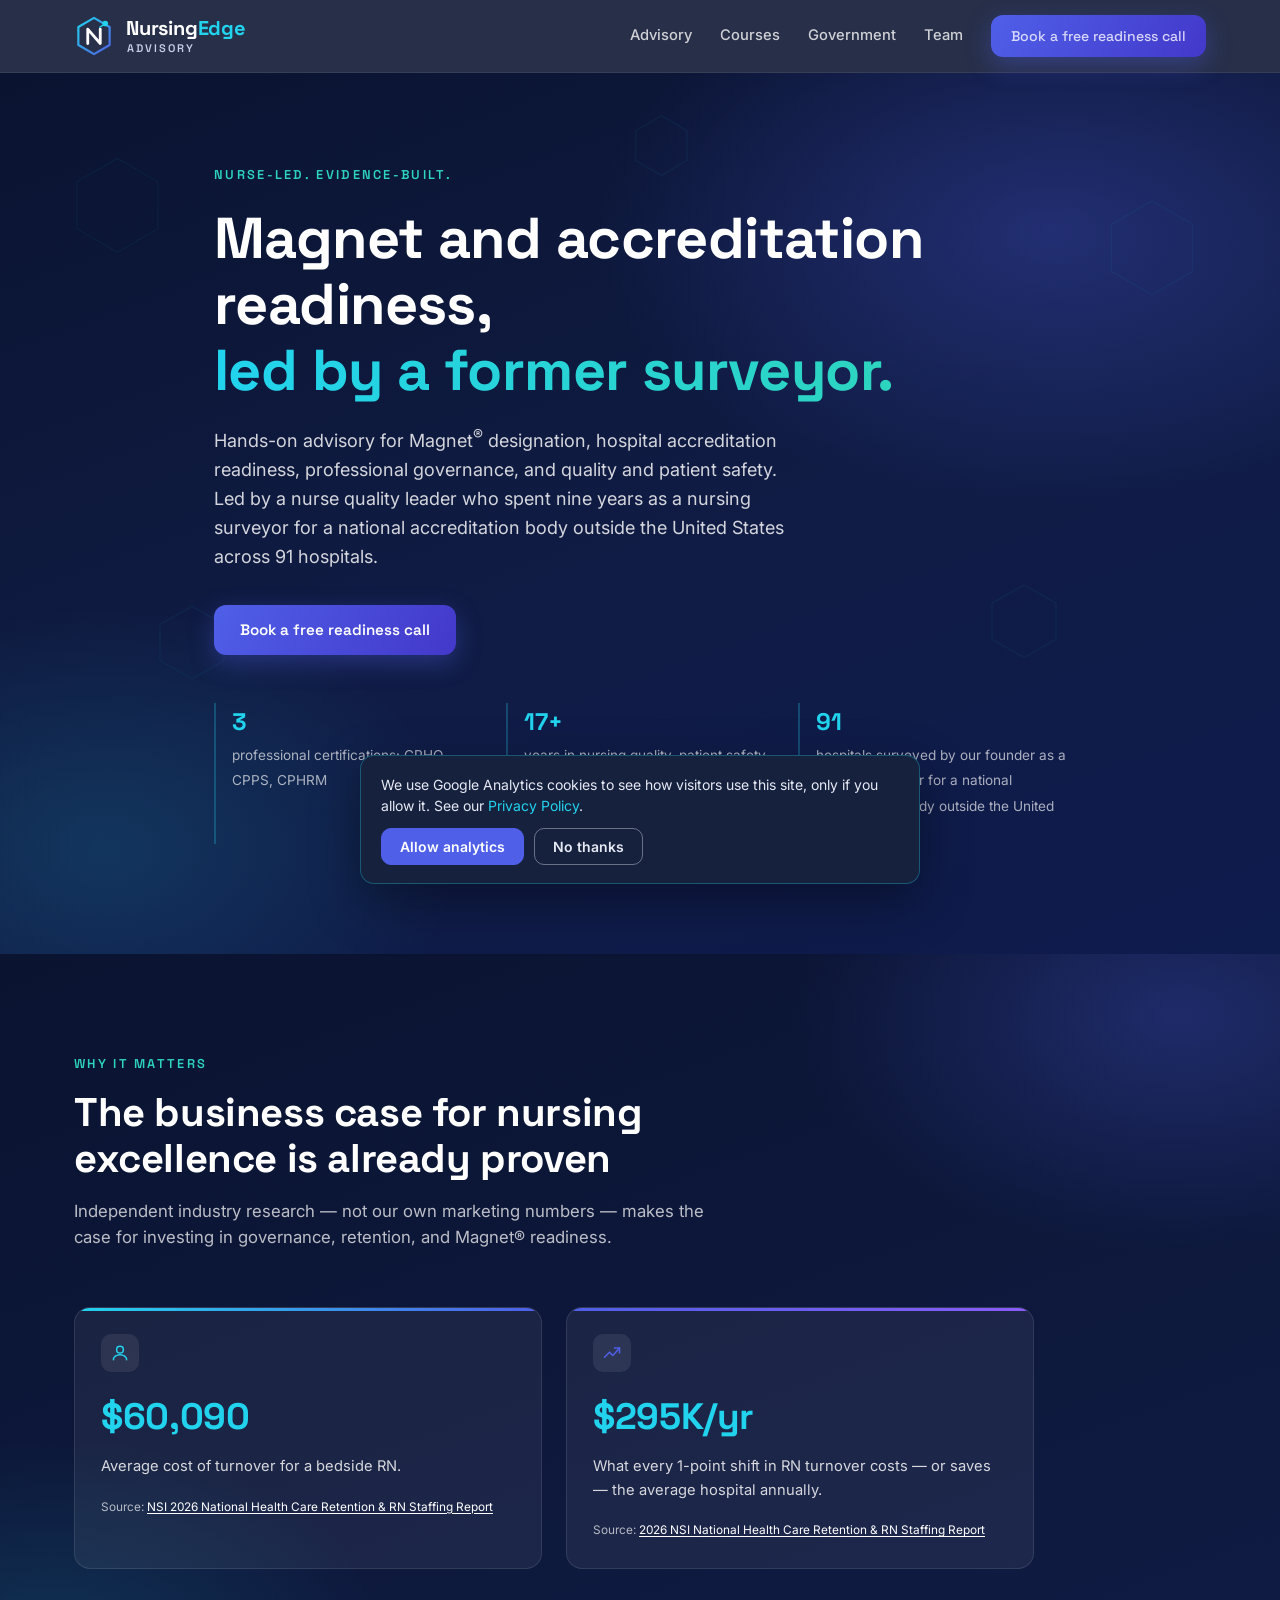
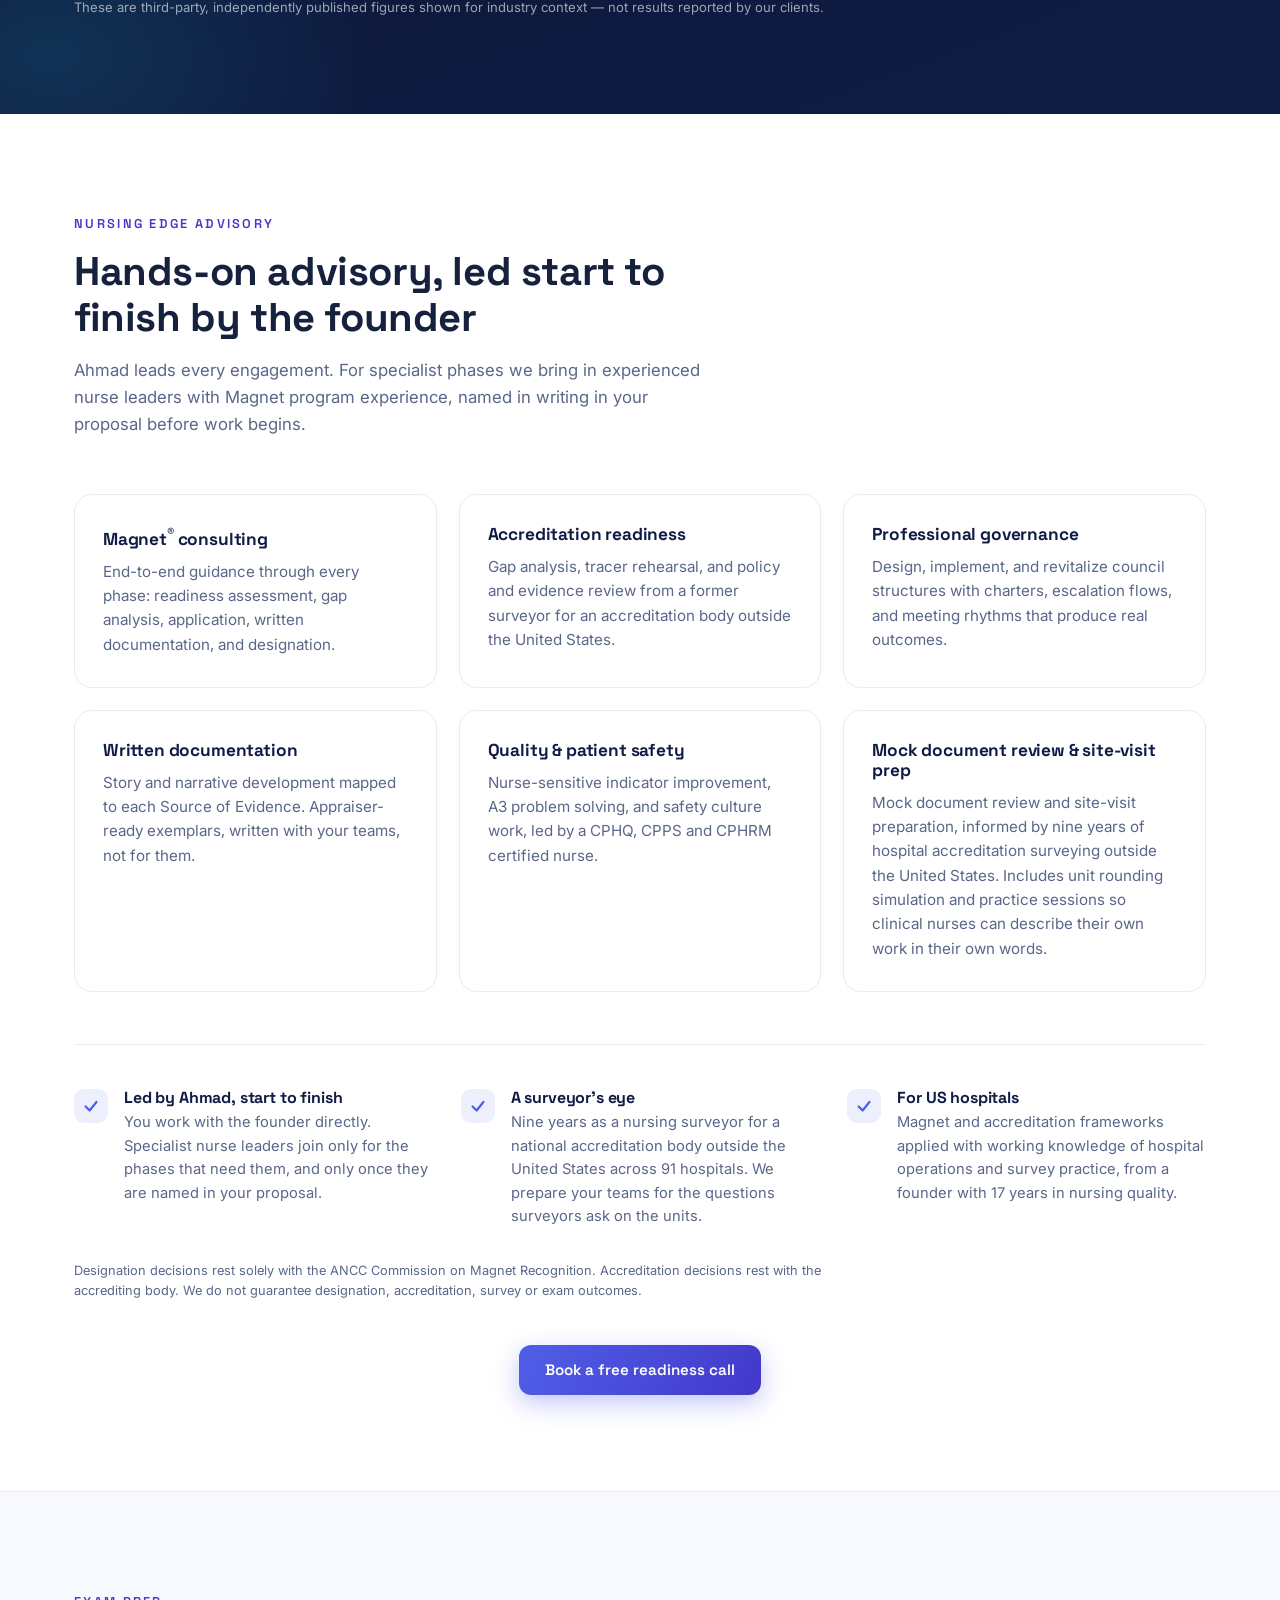
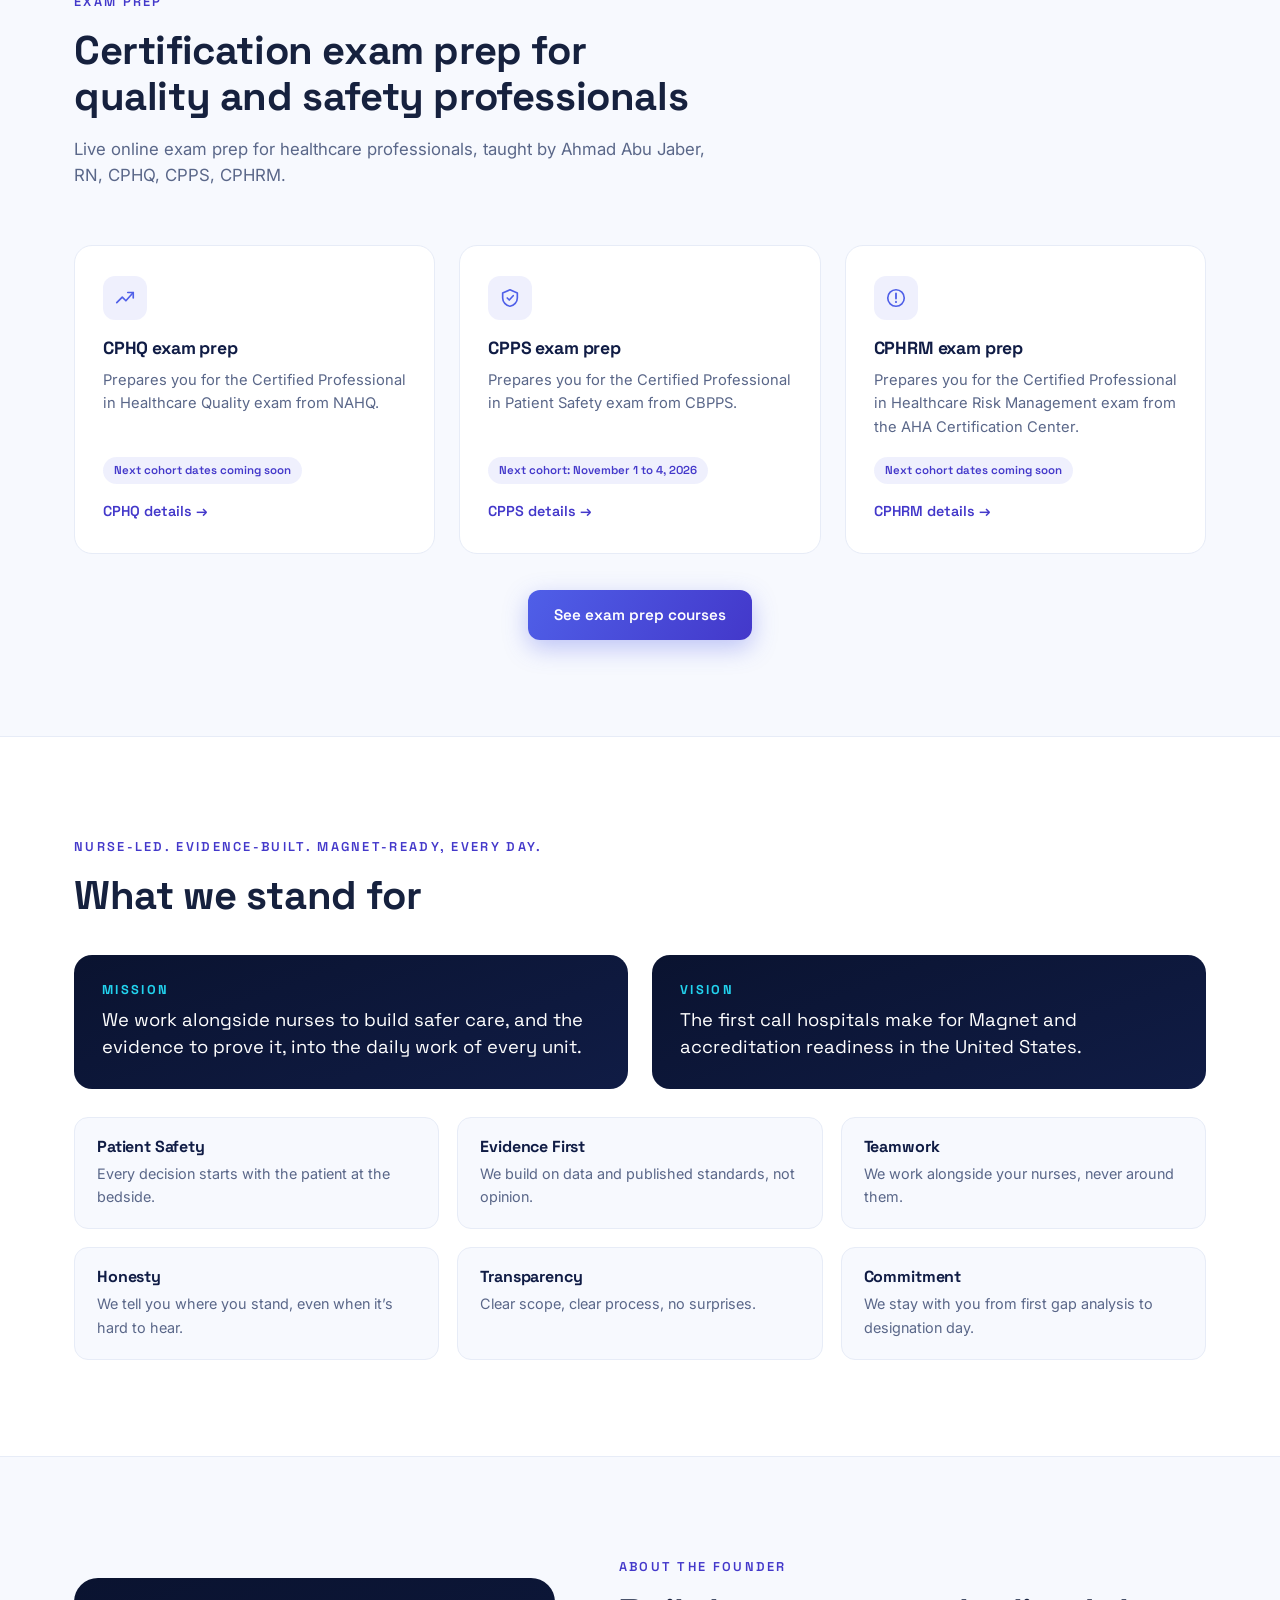
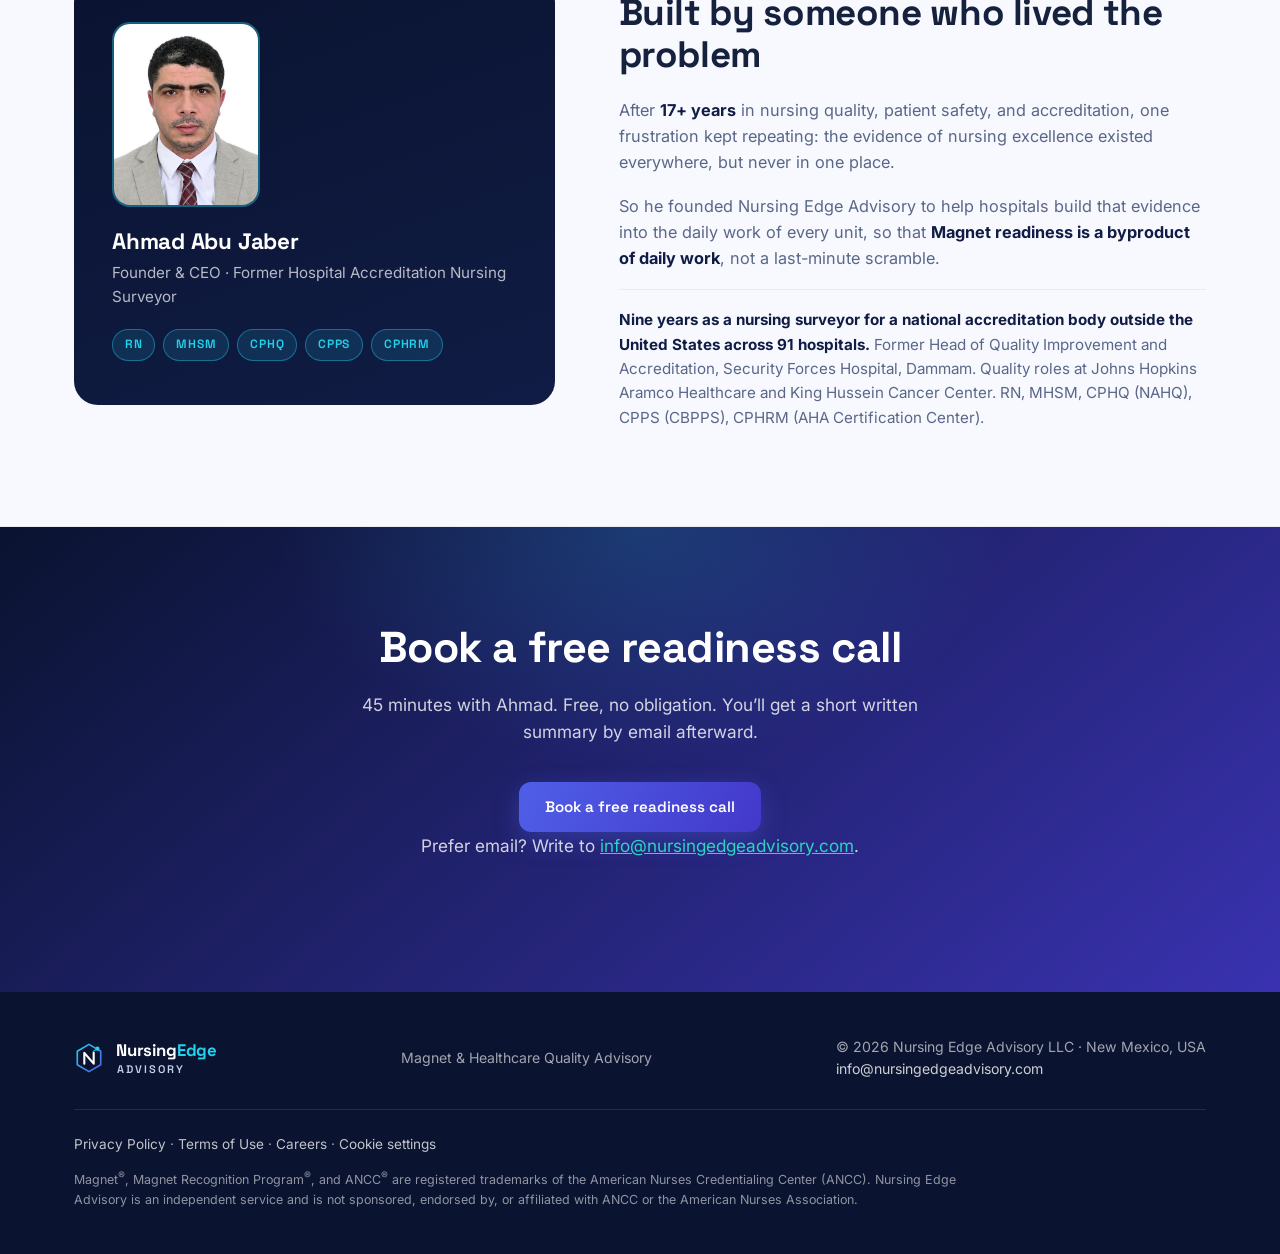
==== commit bcb242ee: "Remove telephone number from footer and JSON Removed telephone number from footer and JSON data." ====
--- a/index.html
+++ b/index.html
@@ -610,7 +610,7 @@
         <span class="brand-lockup"><span class="brand-name">Nursing<span>Edge</span></span><span class="brand-sub">Advisory</span></span>
       </a>
       <div>Magnet &amp; Healthcare Quality Advisory</div>
-      <div class="foot-copy">&copy; 2026 Nursing Edge Advisory LLC &middot; New Mexico, USA<br><a href="mailto:info@nursingedgeadvisory.com">info@nursingedgeadvisory.com</a> &middot; <a href="tel:+17262551056">(726) 255-1056</a></div>
+      <div class="foot-copy">&copy; 2026 Nursing Edge Advisory LLC &middot; New Mexico, USA<br><a href="mailto:info@nursingedgeadvisory.com">info@nursingedgeadvisory.com</a></div>
     </div>
     <div class="foot-legal">
       <div class="foot-links"><a href="/privacy.html">Privacy Policy</a><span aria-hidden="true"> · </span><a href="/terms.html">Terms of Use</a><span aria-hidden="true"> &middot; </span><a href="/careers.html">Careers</a><span aria-hidden="true"> &middot; </span><a href="#" data-cookie-settings>Cookie settings</a></div>
@@ -629,7 +629,6 @@
   "logo": "https://nursingedgeadvisory.com/favicon-180.png",
   "image": "https://nursingedgeadvisory.com/og-image.png",
   "email": "info@nursingedgeadvisory.com",
-  "telephone": "+1-726-255-1056",
   "address": {
     "@type": "PostalAddress",
     "addressRegion": "NM",
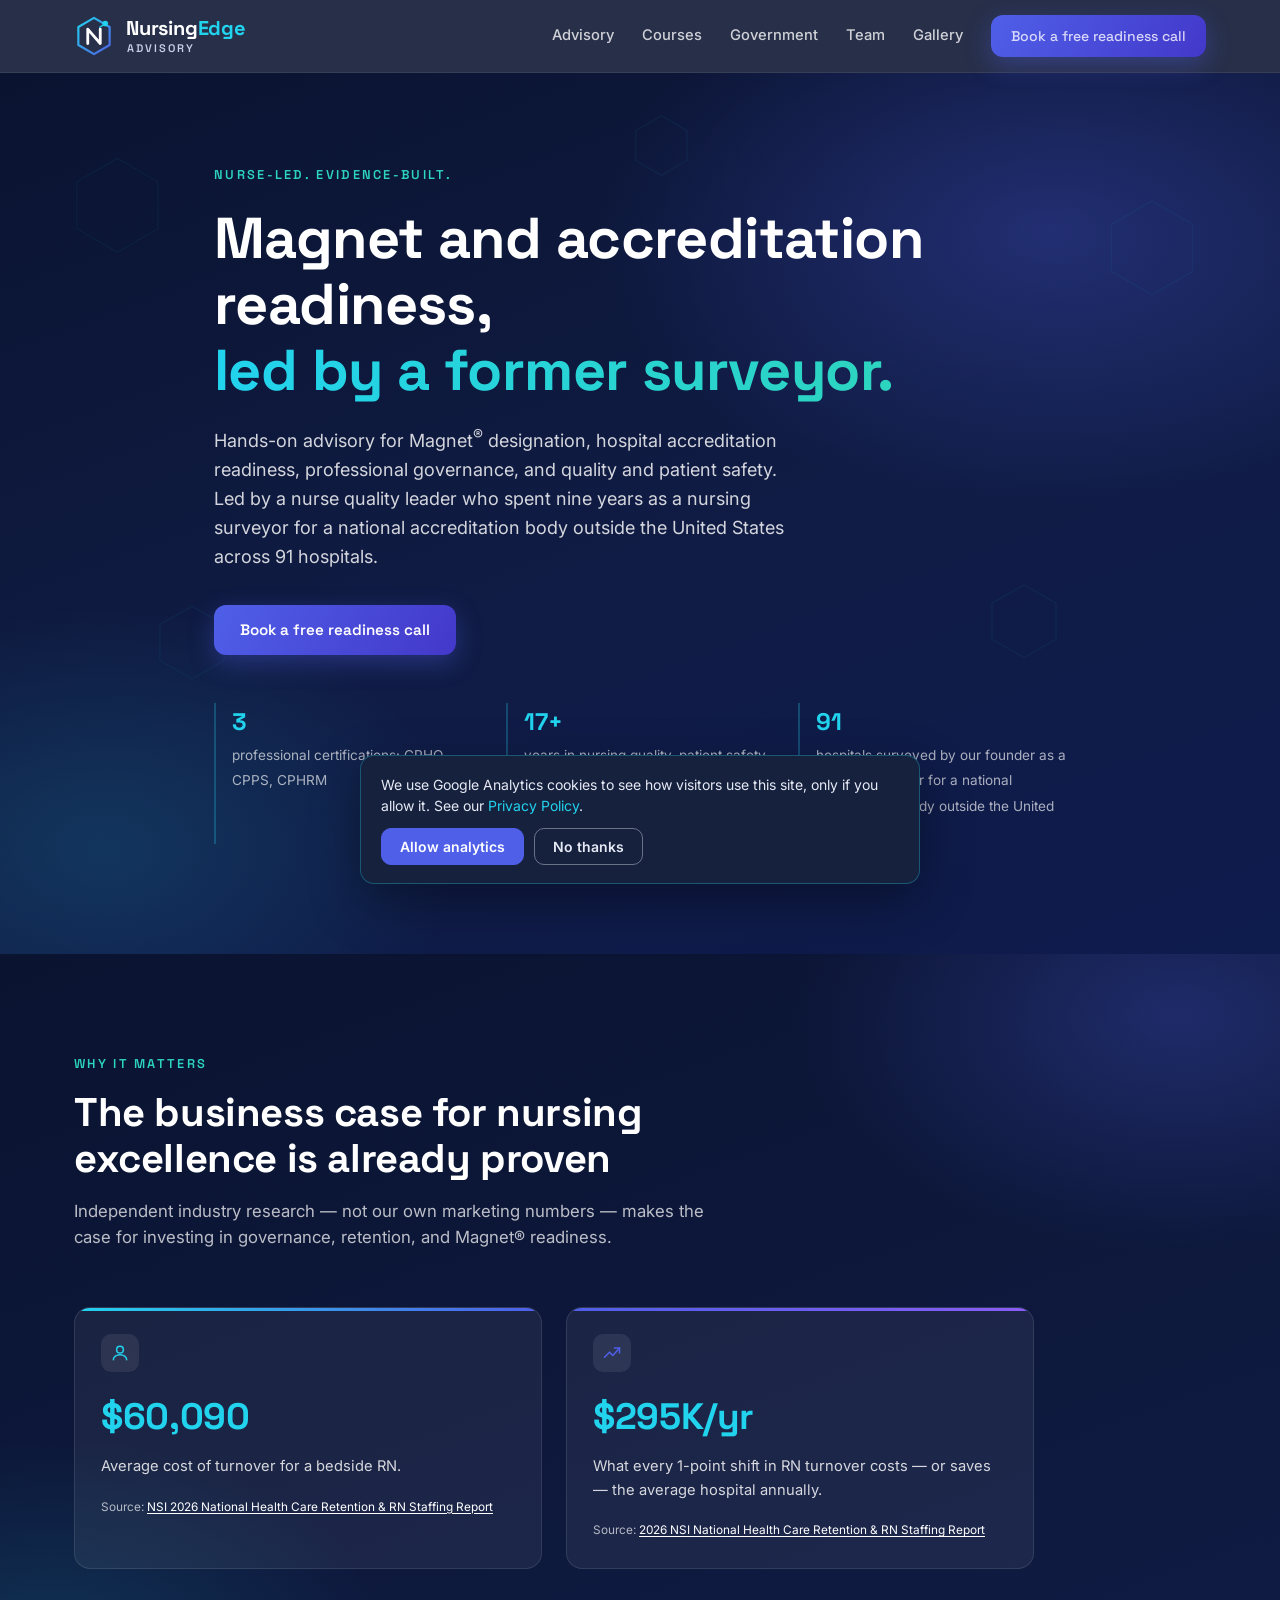
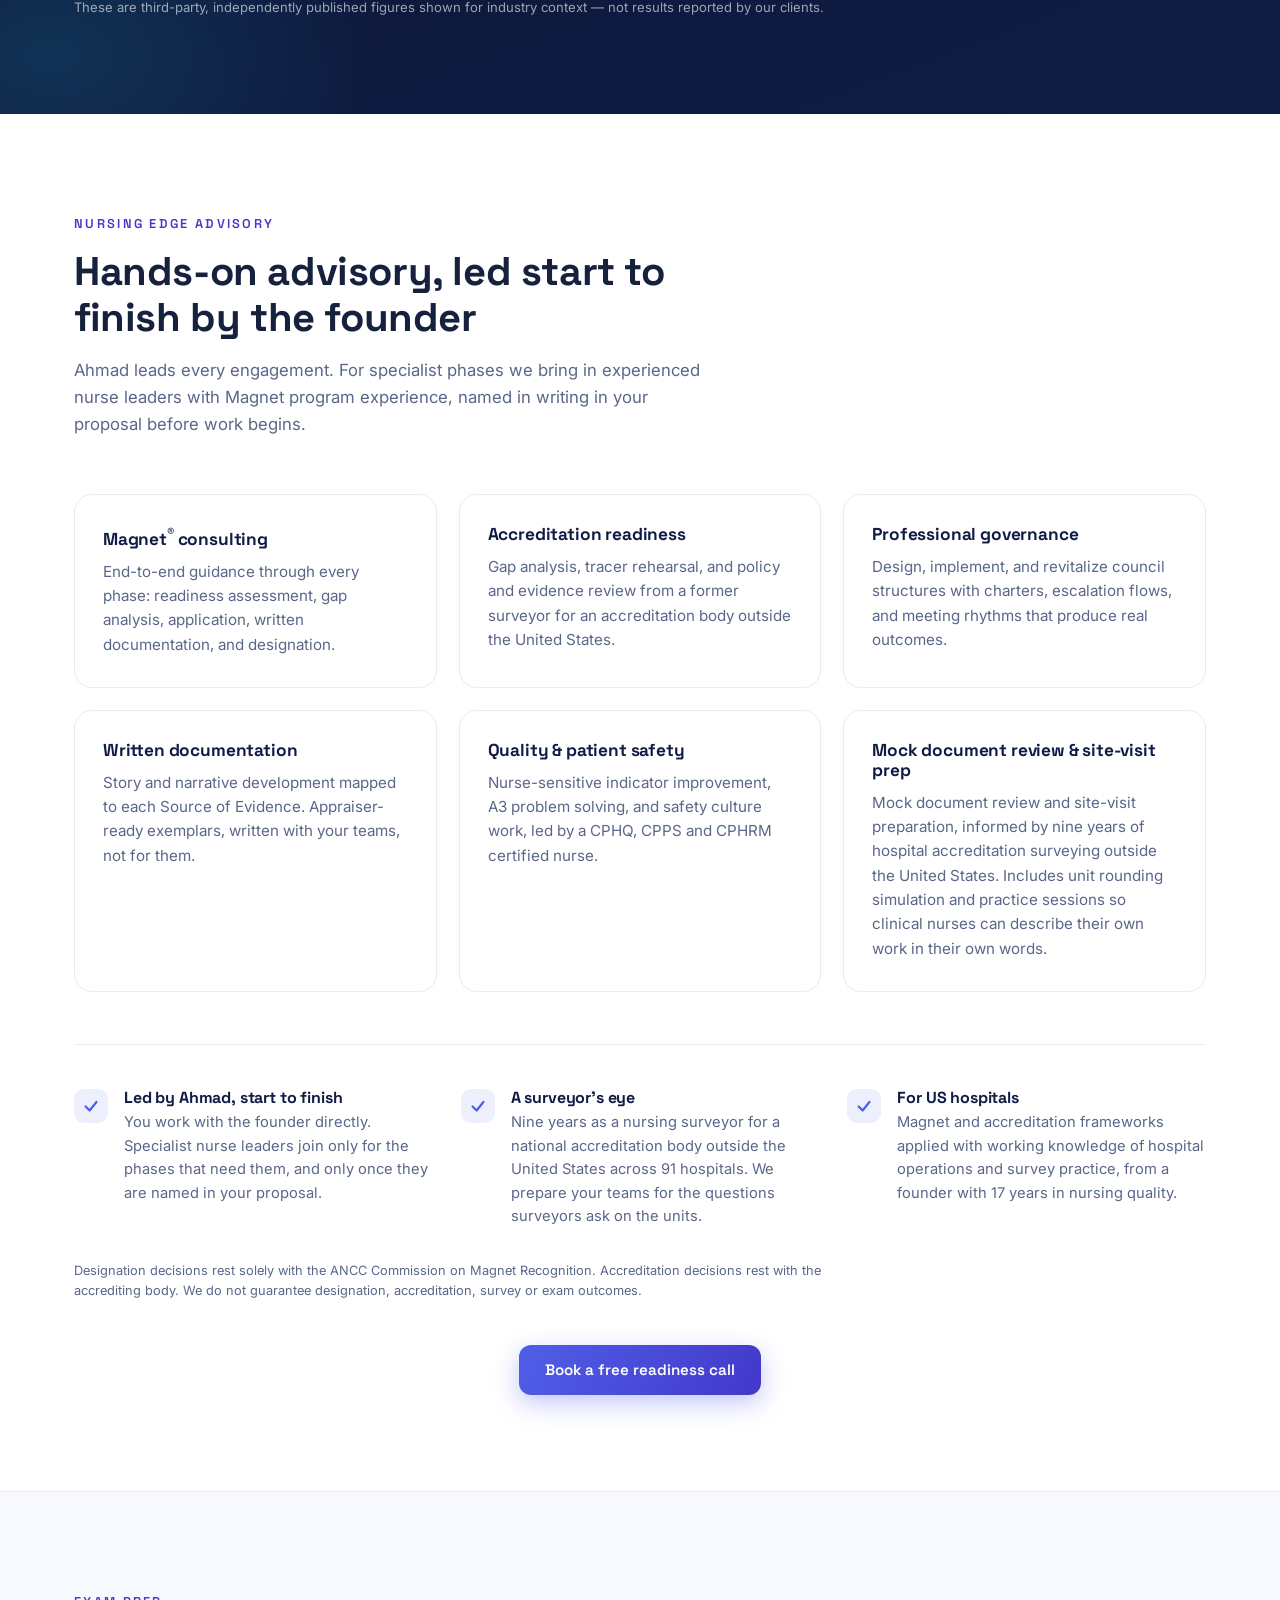
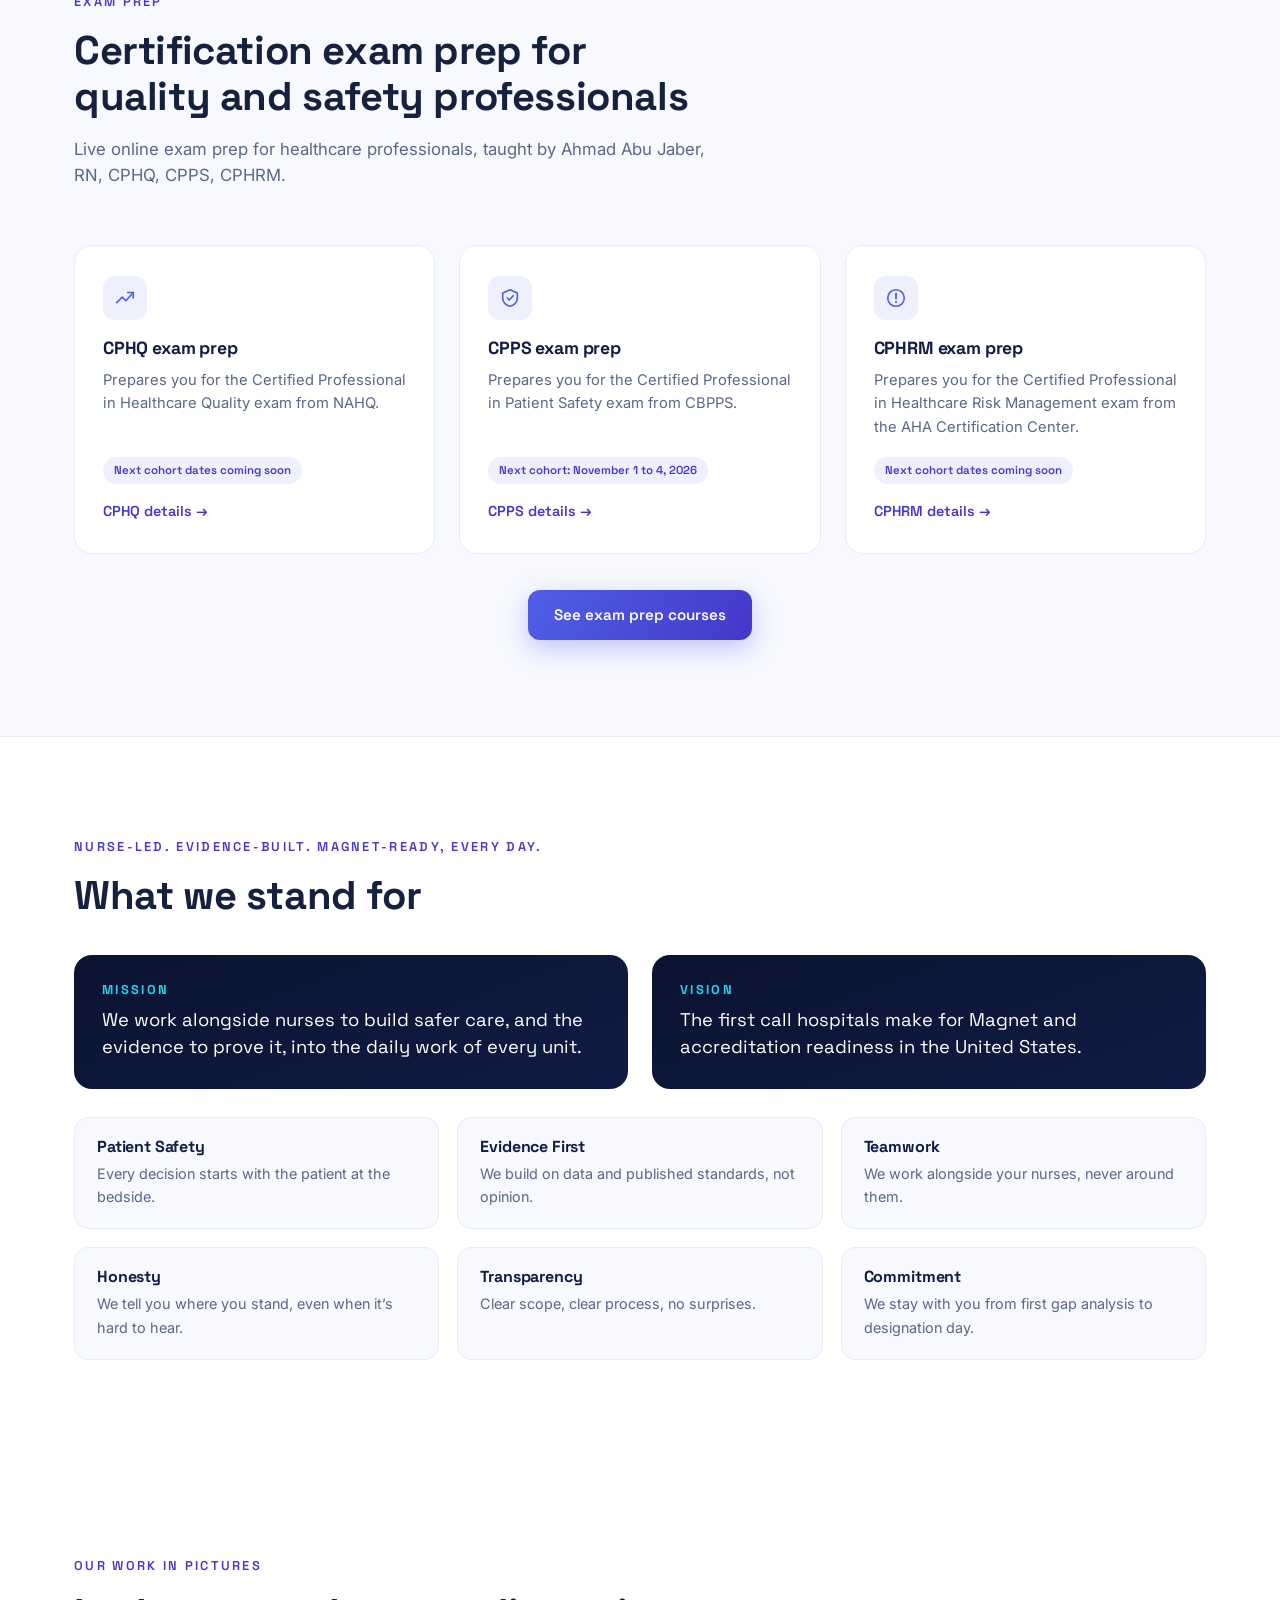
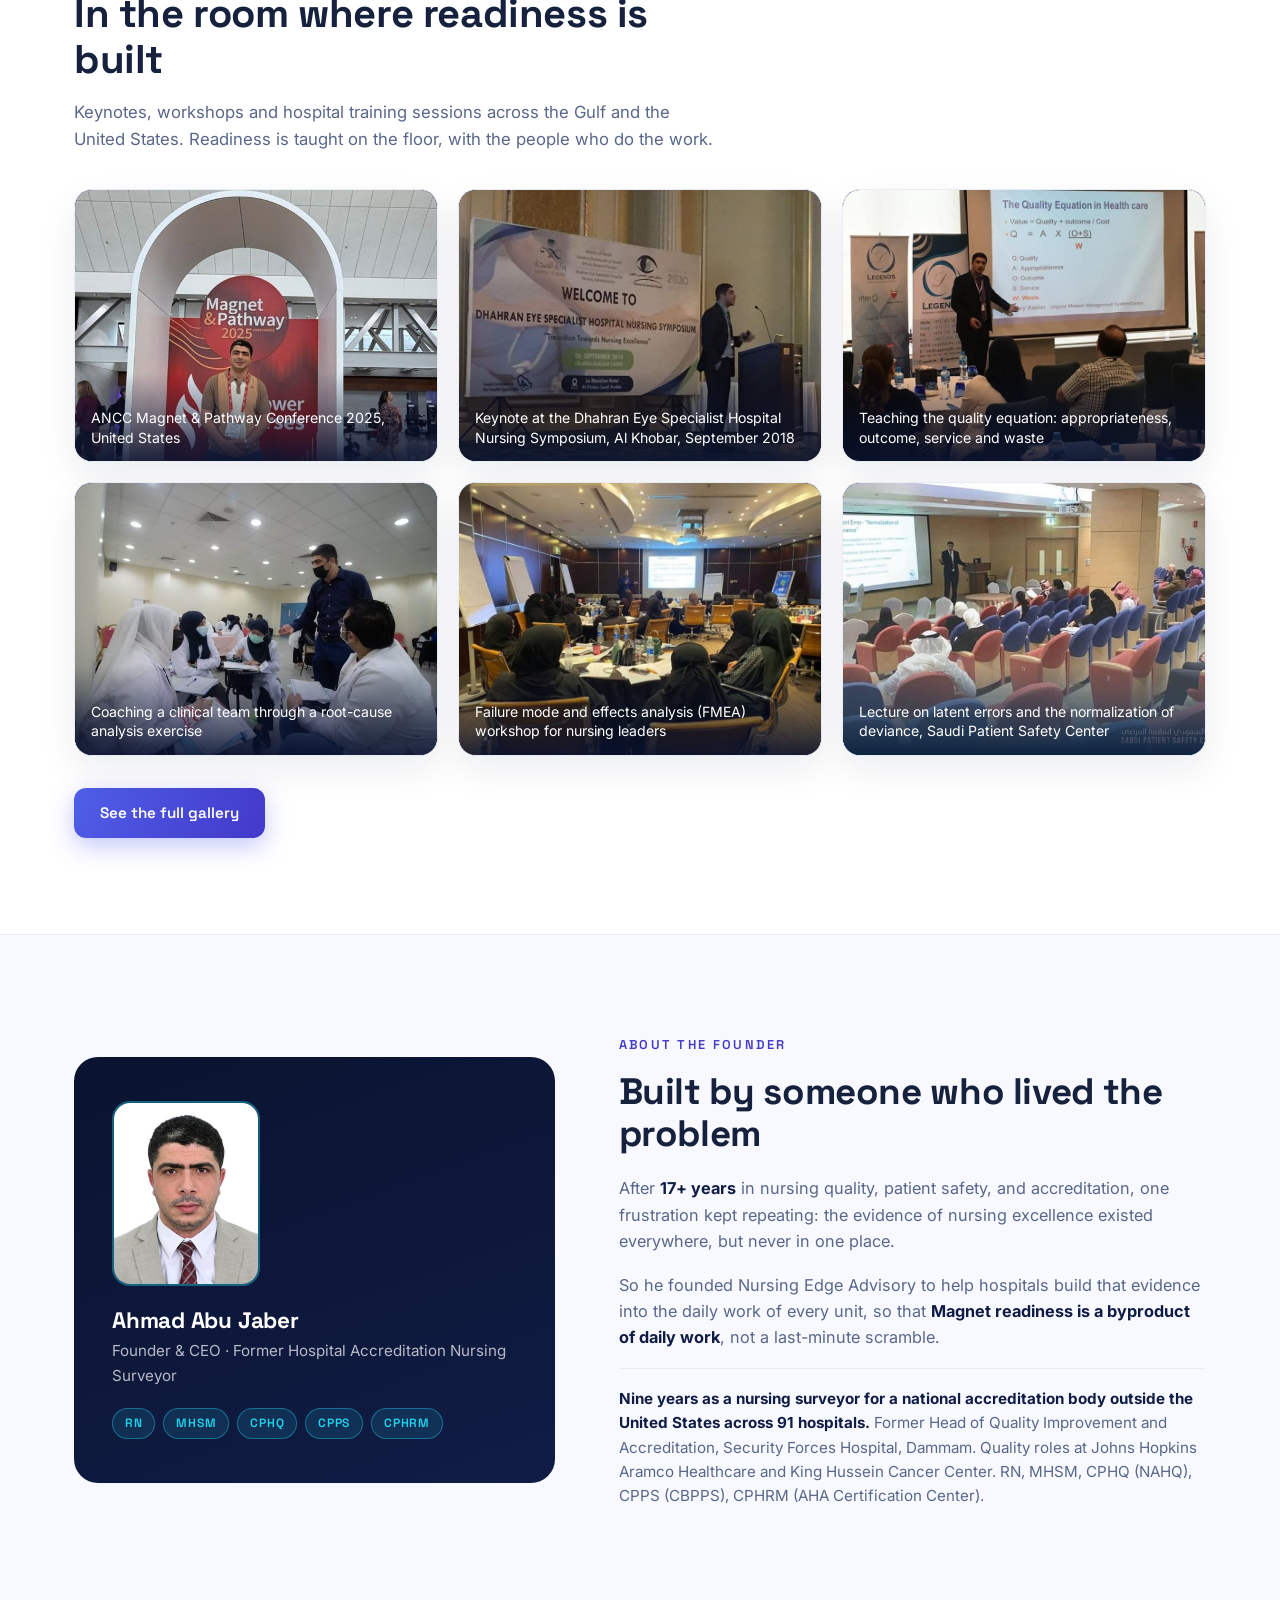
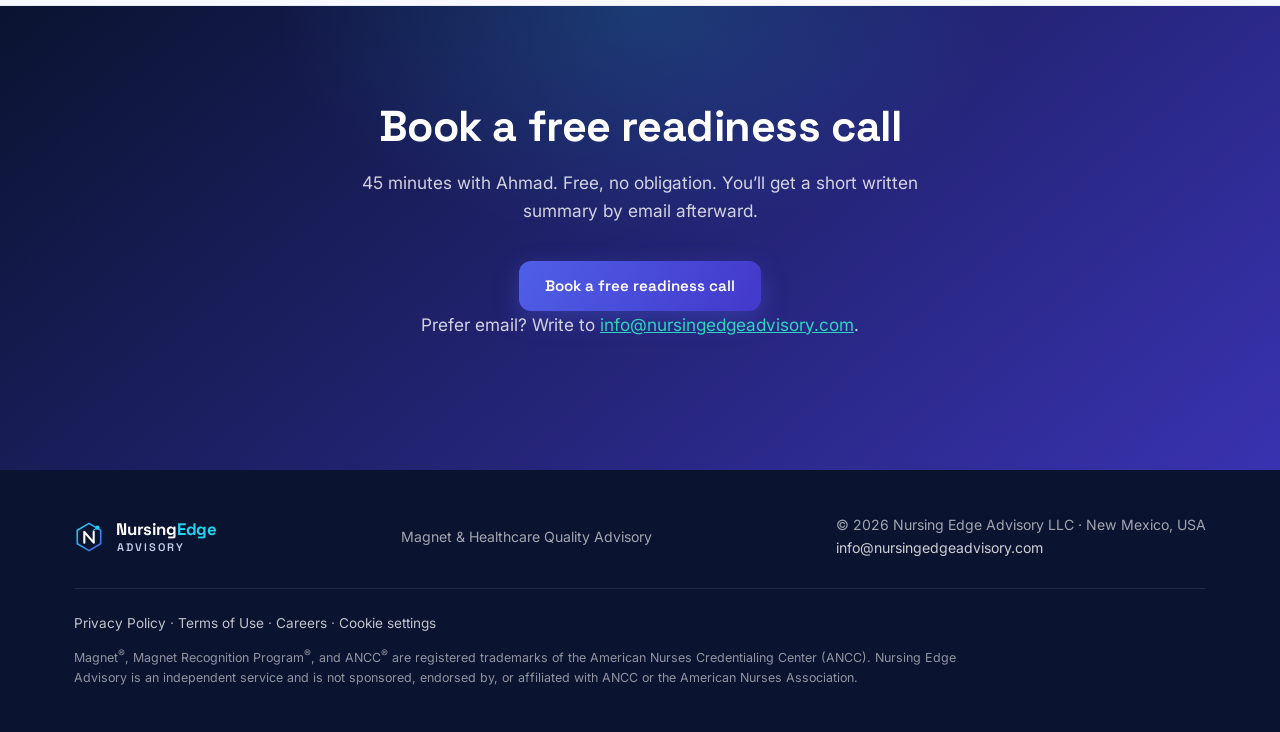
==== commit 4bf2f897: "Add "Our work in pictures": gallery page and home-page highlights - gallery.html: 17 photos from con" ====
--- a/index.html
+++ b/index.html
@@ -54,6 +54,18 @@
 .eyebrow{font-family:var(--display);font-size:.8rem;font-weight:600;letter-spacing:.18em;text-transform:uppercase;color:var(--teal-soft)}
 .eyebrow.dark{color:var(--indigo-deep)}
 :focus-visible{outline:3px solid var(--teal);outline-offset:3px;border-radius:6px}
+
+
+/* ---------- Work in pictures ---------- */
+.work{background:var(--white)}
+.work-grid{display:grid;grid-template-columns:repeat(3,1fr);gap:20px}
+.work-tile{position:relative;display:block;border-radius:var(--radius);overflow:hidden;border:1px solid #E7ECF7;box-shadow:0 14px 36px rgba(16,28,69,.08);background:var(--navy-800)}
+.work-tile img{width:100%;height:auto;aspect-ratio:4/3;object-fit:cover;transition:transform .35s ease}
+.work-tile:hover img{transform:scale(1.04)}
+.work-tile span{position:absolute;left:0;right:0;bottom:0;padding:36px 16px 14px;background:linear-gradient(to top,rgba(10,19,48,.88),rgba(10,19,48,0));color:#fff;font-size:.88rem;line-height:1.4}
+.work-tile:first-child img{object-position:50% 28%}
+@media (max-width:960px){.work-grid{grid-template-columns:repeat(2,1fr)}}
+@media (max-width:560px){.work-grid{grid-template-columns:1fr}}
 
 /* ---------- Nav ---------- */
 header{position:sticky;top:0;z-index:50;background:rgba(10,19,48,.88);backdrop-filter:blur(12px);border-bottom:1px solid rgba(255,255,255,.08);transition:box-shadow .25s ease}
@@ -391,6 +403,7 @@
       <a href="courses.html">Courses</a>
       <a href="government.html">Government</a>
       <a href="team.html">Team</a>
+      <a href="gallery.html">Gallery</a>
       <a class="btn btn-primary" href="schedule.html">Book a free readiness call</a>
     </nav>
   </div>
@@ -568,6 +581,26 @@
 </section>
 
 <!-- ================= FOUNDER ================= -->
+<!-- ================= WORK IN PICTURES ================= -->
+<section class="work" id="work" aria-labelledby="work-title">
+  <div class="container">
+    <div class="section-head" style="margin-bottom:36px">
+      <span class="eyebrow dark">Our work in pictures</span>
+      <h2 id="work-title">In the room where readiness is built</h2>
+      <p>Keynotes, workshops and hospital training sessions across the Gulf and the United States. Readiness is taught on the floor, with the people who do the work.</p>
+    </div>
+    <div class="work-grid">
+      <a class="work-tile" href="gallery.html"><img src="images/gallery/magnet-pathway-2025-800.jpg" alt="ANCC Magnet & Pathway Conference 2025, United States" width="600" height="800" loading="lazy"><span>ANCC Magnet &amp; Pathway Conference 2025, United States</span></a>
+      <a class="work-tile" href="gallery.html"><img src="images/gallery/dhahran-eye-symposium-2018-800.jpg" alt="Keynote at the Dhahran Eye Specialist Hospital Nursing Symposium, Al Khobar, September 2018" width="600" height="800" loading="lazy"><span>Keynote at the Dhahran Eye Specialist Hospital Nursing Symposium, Al Khobar, September 2018</span></a>
+      <a class="work-tile" href="gallery.html"><img src="images/gallery/quality-equation-800.jpg" alt="Teaching the quality equation: appropriateness, outcome, service and waste" width="800" height="600" loading="lazy"><span>Teaching the quality equation: appropriateness, outcome, service and waste</span></a>
+      <a class="work-tile" href="gallery.html"><img src="images/gallery/coaching-clinical-team-800.jpg" alt="Coaching a clinical team through a root-cause analysis exercise" width="800" height="533" loading="lazy"><span>Coaching a clinical team through a root-cause analysis exercise</span></a>
+      <a class="work-tile" href="gallery.html"><img src="images/gallery/fmea-workshop-800.jpg" alt="Failure mode and effects analysis (FMEA) workshop for nursing leaders" width="800" height="598" loading="lazy"><span>Failure mode and effects analysis (FMEA) workshop for nursing leaders</span></a>
+      <a class="work-tile" href="gallery.html"><img src="images/gallery/saudi-patient-safety-center-800.jpg" alt="Lecture on latent errors and the normalization of deviance, Saudi Patient Safety Center" width="800" height="434" loading="lazy"><span>Lecture on latent errors and the normalization of deviance, Saudi Patient Safety Center</span></a>
+    </div>
+    <div style="margin-top:32px"><a class="btn btn-primary" href="gallery.html">See the full gallery</a></div>
+  </div>
+</section>
+
 <section class="founder" id="founder" aria-labelledby="founder-title">
   <div class="container founder-grid">
     <div class="founder-card">
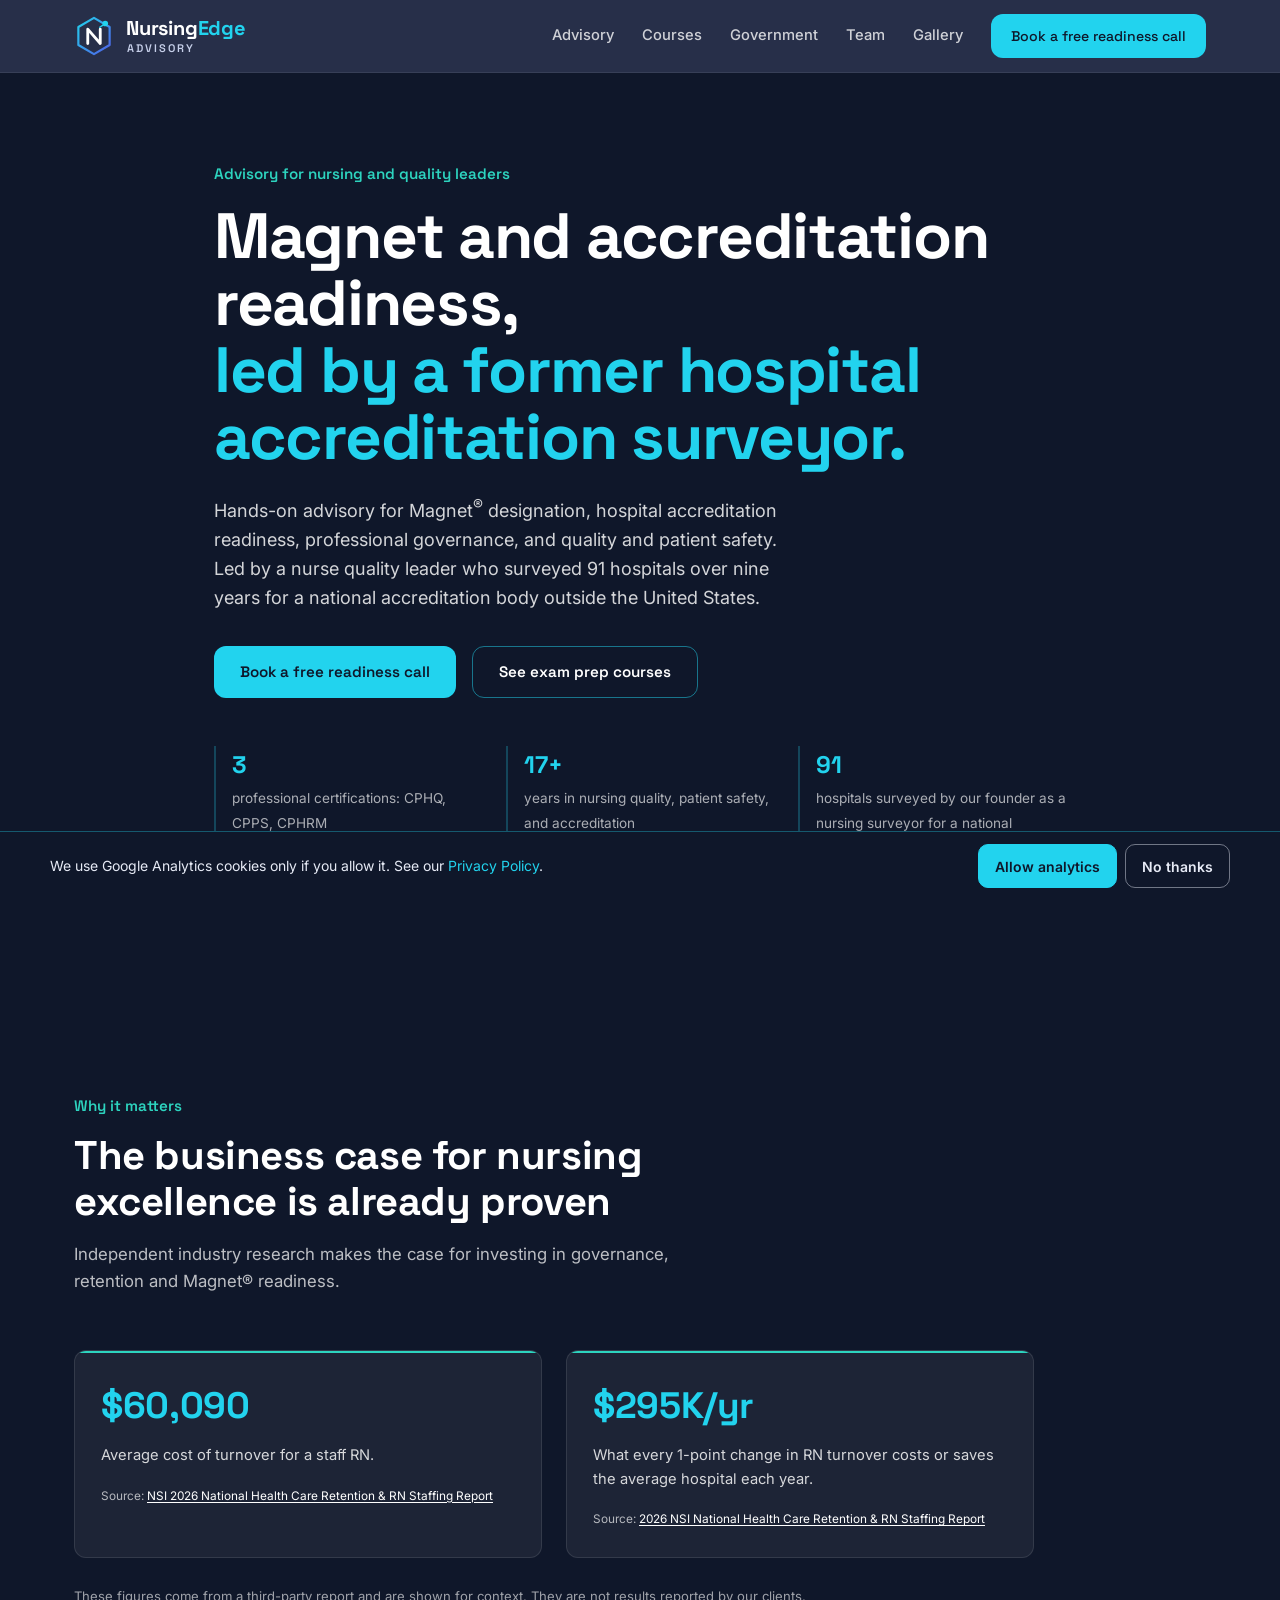
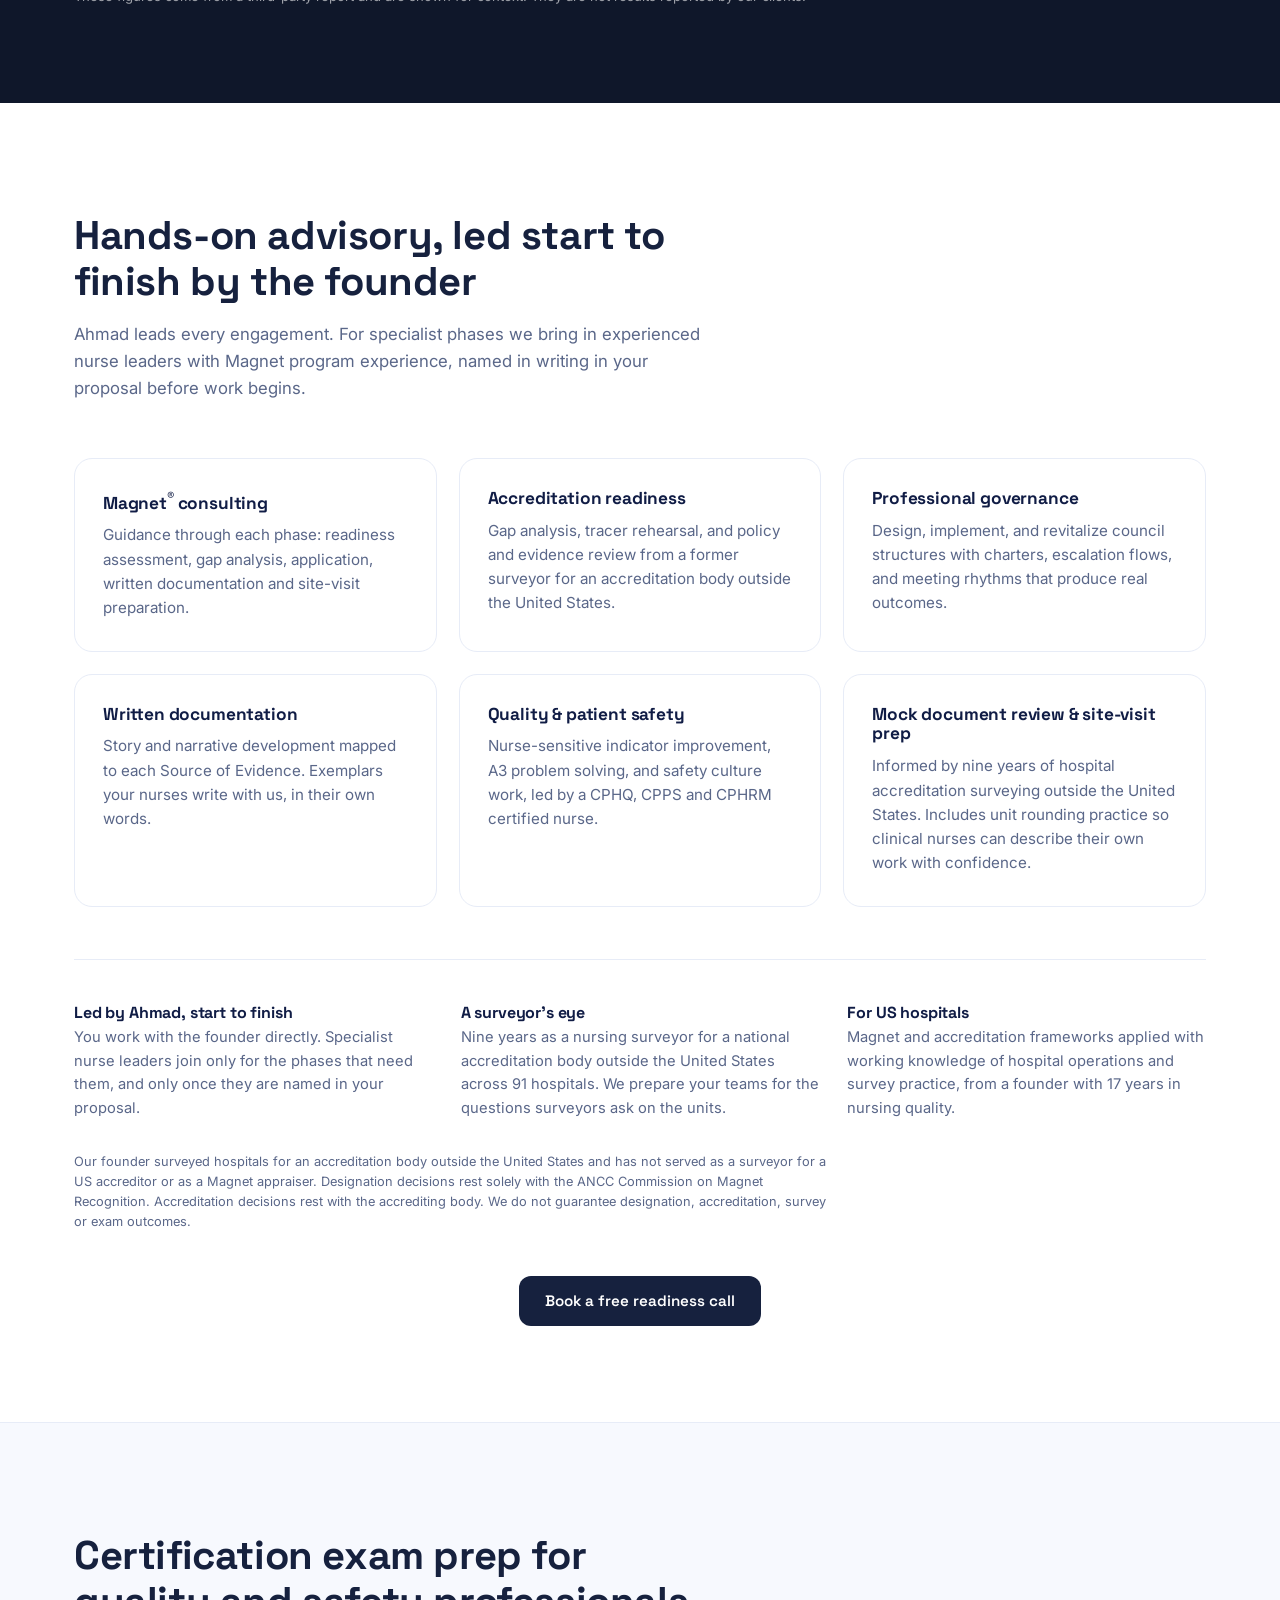
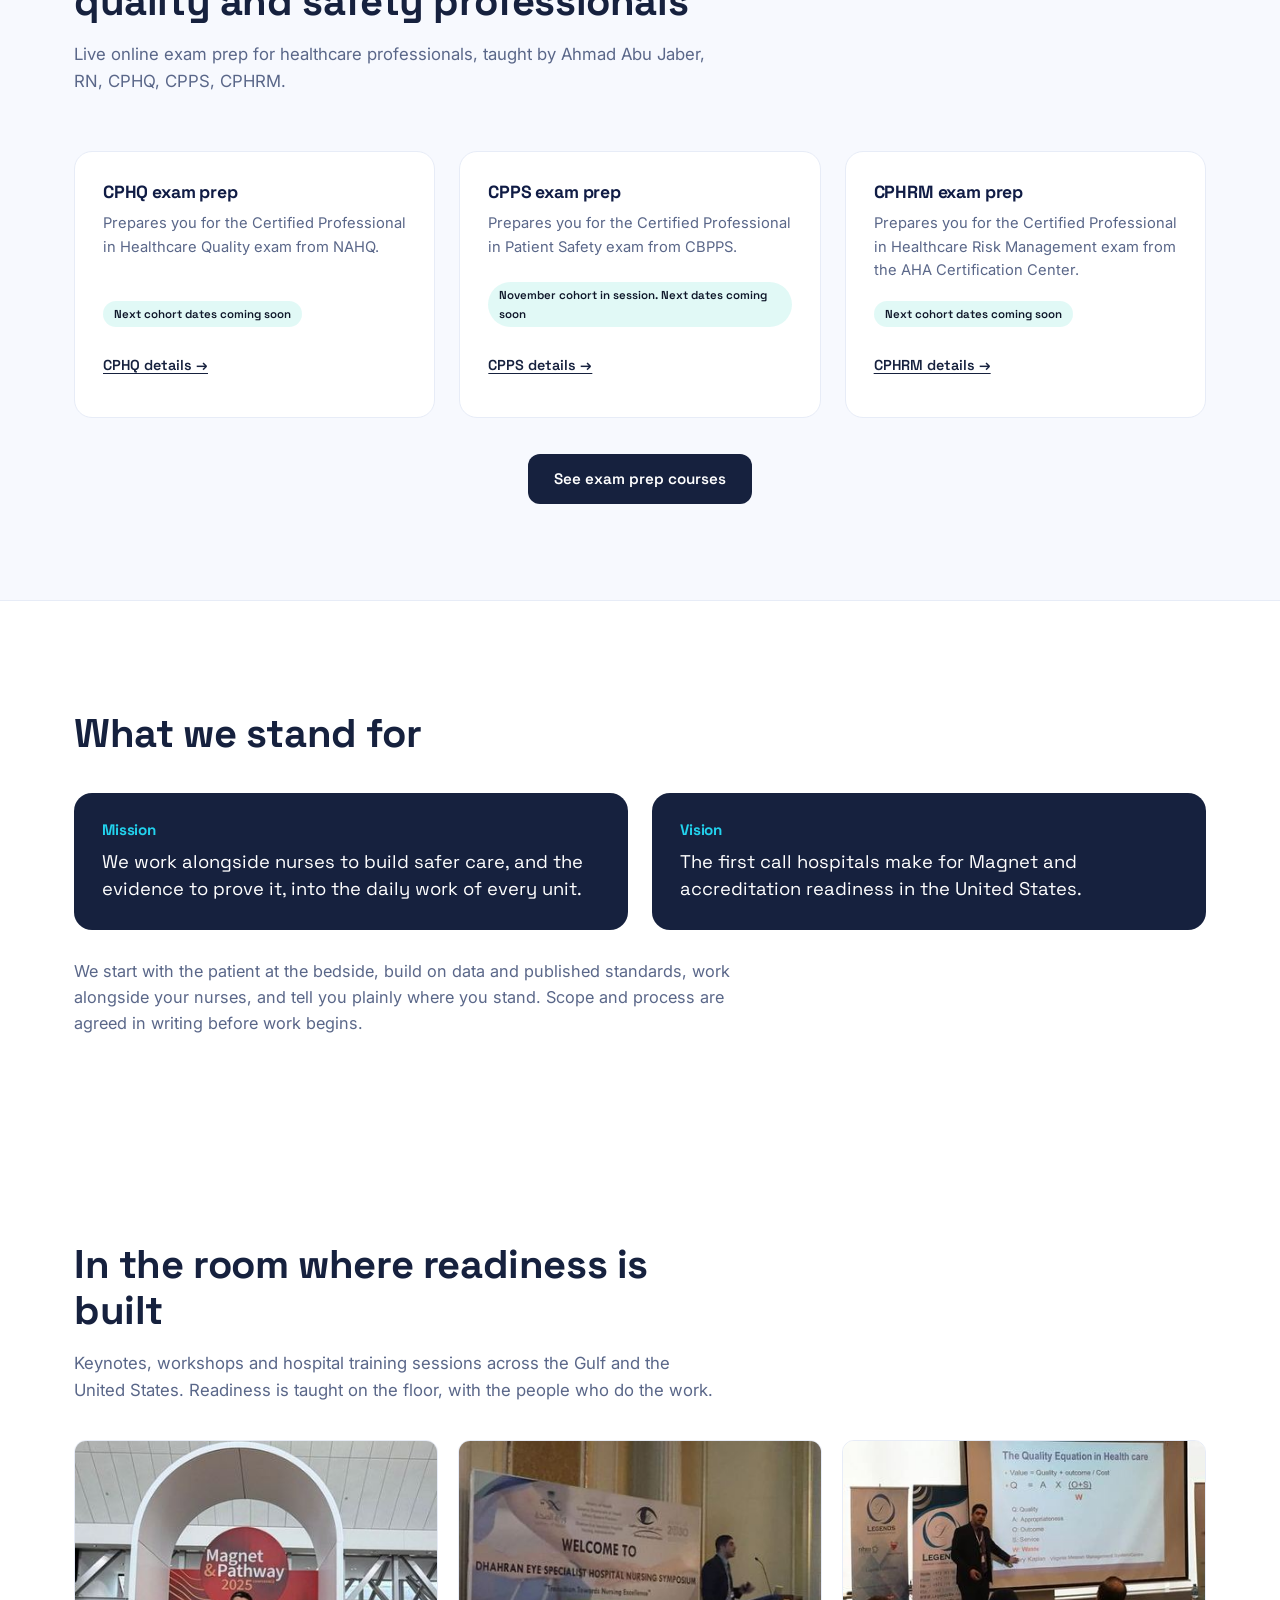
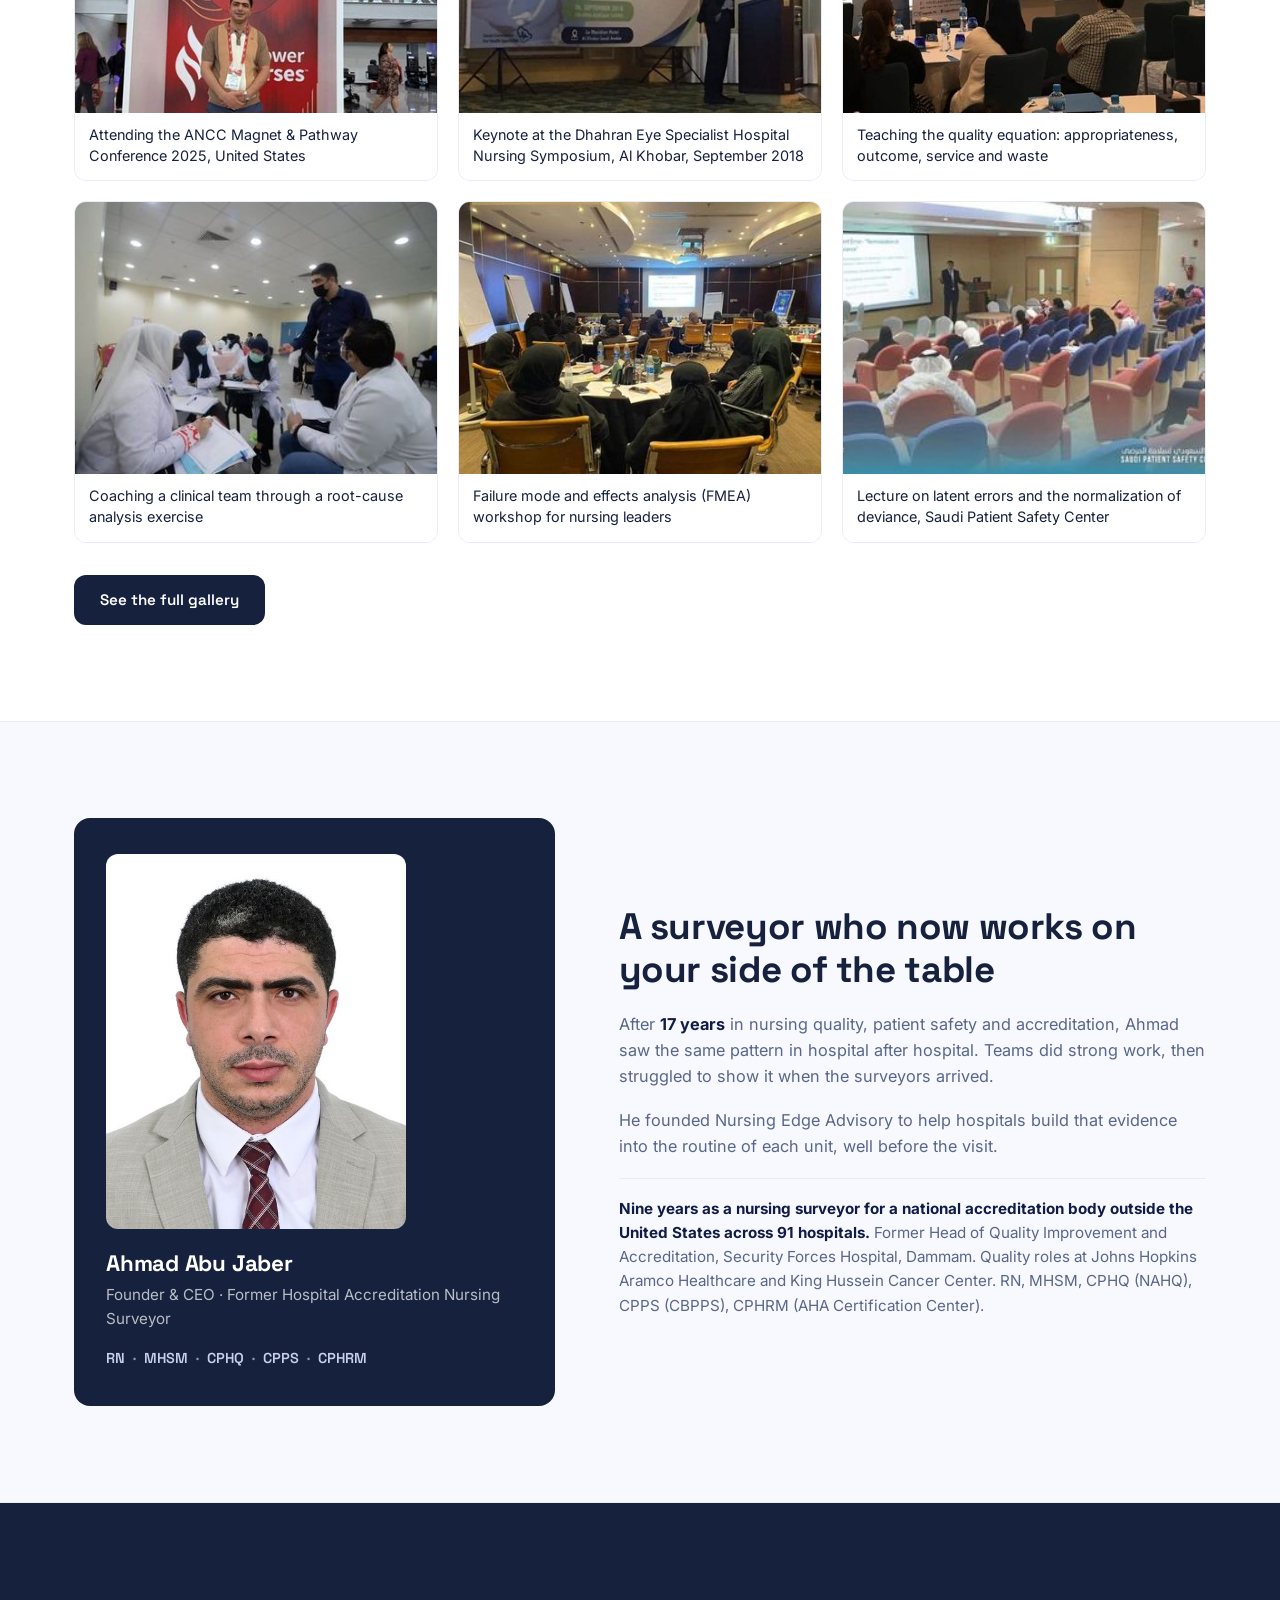
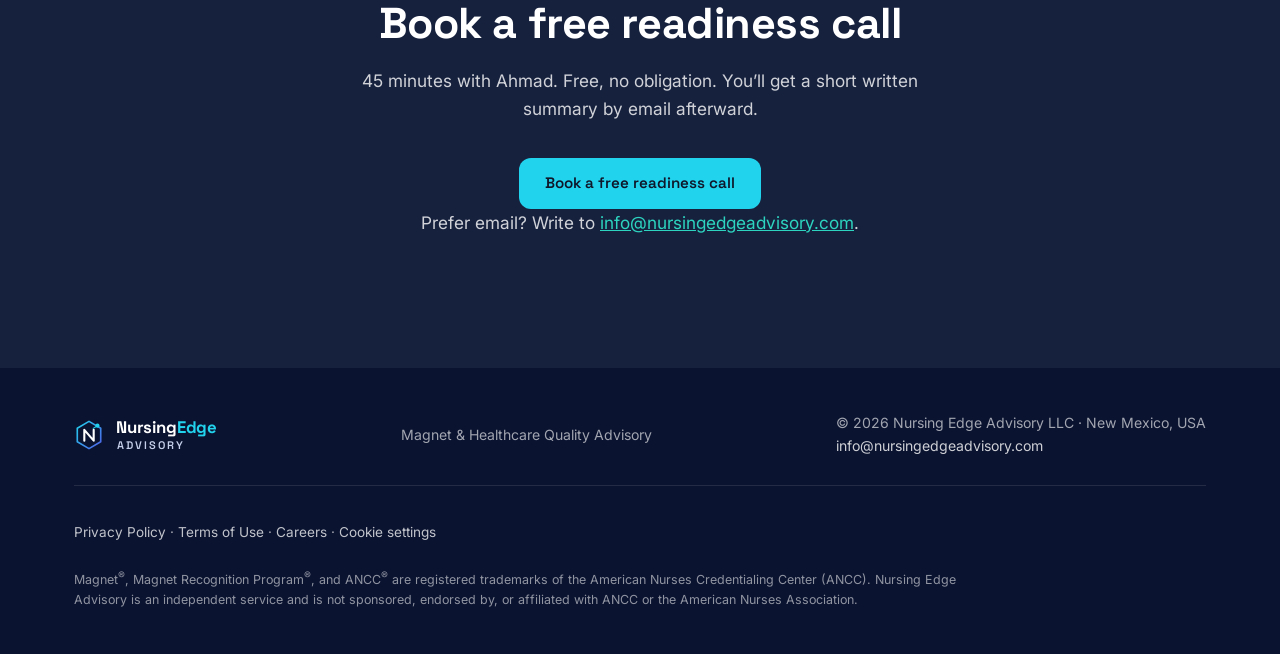
==== commit 7fff2671: "Panel design pass: brand palette, platform wording removed, clearer copy - Privacy and Terms no long" ====
--- a/index.html
+++ b/index.html
@@ -3,8 +3,8 @@
 <head>
 <meta charset="UTF-8">
 <meta name="viewport" content="width=device-width, initial-scale=1.0">
-<title>Nursing Edge Advisory | Magnet and accreditation readiness advisory</title>
-<meta name="description" content="Magnet designation and hospital accreditation readiness advisory from a nursing quality leader and former nursing surveyor outside the US.">
+<title>Magnet and Accreditation Readiness Consulting | Nursing Edge Advisory</title>
+<meta name="description" content="Magnet&reg; and hospital accreditation readiness advisory led by a former hospital accreditation surveyor. Book a free 45-minute readiness call.">
 <link rel="canonical" href="https://nursingedgeadvisory.com/">
 <link rel="icon" type="image/png" sizes="32x32" href="/favicon-32.png">
 <link rel="icon" type="image/png" sizes="16x16" href="/favicon-16.png">
@@ -59,10 +59,10 @@
 /* ---------- Work in pictures ---------- */
 .work{background:var(--white)}
 .work-grid{display:grid;grid-template-columns:repeat(3,1fr);gap:20px}
-.work-tile{position:relative;display:block;border-radius:var(--radius);overflow:hidden;border:1px solid #E7ECF7;box-shadow:0 14px 36px rgba(16,28,69,.08);background:var(--navy-800)}
+.work-tile{position:relative;display:block;border-radius:12px;overflow:hidden;border:1px solid #E7ECF7;background:#fff}
 .work-tile img{width:100%;height:auto;aspect-ratio:4/3;object-fit:cover;transition:transform .35s ease}
 .work-tile:hover img{transform:scale(1.04)}
-.work-tile span{position:absolute;left:0;right:0;bottom:0;padding:36px 16px 14px;background:linear-gradient(to top,rgba(10,19,48,.88),rgba(10,19,48,0));color:#fff;font-size:.88rem;line-height:1.4}
+.work-tile span{display:block;padding:12px 14px 14px;background:#fff;color:var(--ink);font-size:.9rem;line-height:1.45}
 .work-tile:first-child img{object-position:50% 28%}
 @media (max-width:960px){.work-grid{grid-template-columns:repeat(2,1fr)}}
 @media (max-width:560px){.work-grid{grid-template-columns:1fr}}
@@ -99,7 +99,7 @@
   radial-gradient(600px 400px at 8% 88%,rgba(34,211,238,.14),transparent 60%);pointer-events:none}
 .hex-field{position:absolute;inset:0;opacity:.55;pointer-events:none}
 .hero-grid{position:relative;display:grid;grid-template-columns:1.05fr .95fr;gap:64px;align-items:center}
-.hero h1{font-size:clamp(2.3rem,4.6vw,3.6rem);font-weight:700;margin:18px 0 20px}
+.hero h1{font-size:clamp(2.4rem,5vw,4rem);font-weight:700;margin:16px 0 22px;letter-spacing:-.02em;line-height:1.05}
 .hero h1 em{font-style:normal;background:linear-gradient(90deg,var(--teal) 0%,var(--teal-soft) 100%);-webkit-background-clip:text;background-clip:text;color:transparent}
 .hero p.lead{font-size:1.13rem;color:rgba(255,255,255,.82);max-width:52ch;margin-bottom:34px}
 .hero-ctas{display:flex;gap:16px;flex-wrap:wrap}
@@ -107,10 +107,6 @@
 .proof{border-left:2px solid var(--line);padding-left:16px}
 .proof strong{font-family:var(--display);font-size:1.5rem;display:block;color:var(--teal)}
 .proof span{font-size:.85rem;color:rgba(255,255,255,.65)}
-
-/* ---------- Hub diagram ---------- */
-.hub-wrap{position:relative}
-.hub-svg{width:100%;height:auto;filter:drop-shadow(0 24px 60px rgba(0,0,0,.4))}
 
 /* ---------- Sections ---------- */
 section{padding:96px 0}
@@ -189,57 +185,12 @@
 /* Founder */
 .founder{background:var(--card);border-top:1px solid #E7ECF7;border-bottom:1px solid #E7ECF7}
 .founder-grid{display:grid;grid-template-columns:.9fr 1.1fr;gap:64px;align-items:center}
-.founder-card{background:linear-gradient(160deg,var(--navy-900),var(--navy-800));border-radius:24px;padding:44px 38px;color:#fff}
-.founder-card .creds{display:flex;flex-wrap:wrap;gap:8px;margin-top:20px}
-.founder-card .cred{font-family:var(--display);font-size:.75rem;font-weight:600;letter-spacing:.06em;background:rgba(34,211,238,.12);border:1px solid rgba(34,211,238,.4);color:var(--teal);padding:5px 12px;border-radius:999px}
+.founder-card{background:var(--navy);border-radius:16px;padding:36px 32px;color:#fff}
+.founder-card .creds{display:flex;flex-wrap:wrap;gap:8px;margin-top:16px}
+.founder-card .cred{font-family:var(--display);font-size:.9rem;font-weight:600;color:#c7d0ea;padding:0}
+.founder-card .cred+.cred::before{content:"\00b7";margin:0 8px 0 0;color:#8c97b5}
 .founder-card .cred{cursor:help}
-.founder-photo{width:148px;height:auto;aspect-ratio:4/5;object-fit:cover;border-radius:18px;border:2px solid rgba(34,211,238,.4)}
-
-/* ---------- Product preview mockups ---------- */
-.preview{background:var(--card);position:relative;overflow:hidden}
-.preview::before{content:"";position:absolute;inset:0;background:
-  radial-gradient(560px 340px at 96% 4%,rgba(79,95,232,.10),transparent 60%),
-  radial-gradient(520px 320px at 0% 100%,rgba(34,211,238,.10),transparent 60%);pointer-events:none}
-.preview .container{position:relative}
-.preview-caption{text-align:center;font-size:.85rem;color:var(--slate);margin-top:20px}
-.preview-grid{display:grid;grid-template-columns:1fr 1fr;gap:32px}
-.mockup{position:relative;background:#fff;border-radius:16px;box-shadow:0 24px 60px rgba(16,28,69,.16);overflow:hidden;border:1px solid rgba(16,28,69,.06);transition:transform .25s ease,box-shadow .25s ease}
-.mockup:hover{transform:translateY(-6px);box-shadow:0 30px 70px rgba(16,28,69,.22)}
-.mockup-titlebar{display:flex;align-items:center;gap:6px;padding:12px 16px;background:var(--navy-900)}
-.mockup-titlebar span{width:9px;height:9px;border-radius:50%;background:rgba(255,255,255,.25)}
-.mockup-titlebar span:first-child{background:#EF6060}
-.mockup-titlebar span:nth-child(2){background:#F5C451}
-.mockup-titlebar span:nth-child(3){background:#22D3EE}
-.mockup-titlebar b{margin-left:10px;color:rgba(255,255,255,.75);font-family:var(--body);font-weight:500;font-size:.78rem}
-.live-pill{margin-left:auto;display:inline-flex;align-items:center;gap:6px;font-family:var(--display);font-size:.68rem;font-weight:600;letter-spacing:.04em;color:var(--teal-soft);background:rgba(34,211,238,.12);border:1px solid rgba(34,211,238,.3);padding:3px 9px;border-radius:999px}
-.mockup-titlebar .live-pill{width:auto;height:auto;border-radius:999px}
-.live-pill i{width:6px;height:6px;border-radius:50%;background:var(--teal-soft);display:inline-block;animation:pulse 1.8s ease-in-out infinite}
-@keyframes pulse{0%,100%{opacity:1}50%{opacity:.35}}
-.mockup-body{padding:22px}
-.mockup-body .mh{font-family:var(--display);font-weight:700;line-height:1.3;font-size:.95rem;color:var(--ink);margin-bottom:16px}
-.kpi-row{display:grid;grid-template-columns:repeat(3,1fr);gap:10px;margin-bottom:18px}
-.kpi{background:var(--card);border-radius:10px;padding:10px 12px}
-.kpi b{display:block;font-family:var(--display);font-size:1.3rem;color:var(--indigo-deep)}
-.kpi span{font-size:.72rem;color:var(--slate)}
-.bars{display:flex;align-items:flex-end;gap:8px;height:70px;margin-bottom:18px}
-.bars i{flex:1;background:linear-gradient(180deg,var(--teal) 0%,var(--indigo) 100%);border-radius:5px 5px 0 0;display:block}
-.feed{display:flex;flex-direction:column;gap:9px}
-.feed-item{display:flex;align-items:center;gap:9px;font-size:.8rem;color:var(--slate)}
-.feed-item .fdot{width:7px;height:7px;border-radius:50%;background:var(--teal-soft);flex-shrink:0}
-.standard-chip{display:inline-block;font-family:var(--display);font-size:.72rem;font-weight:600;background:rgba(79,95,232,.1);color:var(--indigo-deep);padding:4px 10px;border-radius:999px;margin-bottom:14px}
-.progress-track{height:8px;background:var(--card);border-radius:99px;margin-bottom:18px;overflow:hidden}
-.progress-fill{height:100%;width:68%;background:linear-gradient(90deg,var(--teal) 0%,var(--indigo) 100%);border-radius:99px}
-.checklist{display:flex;flex-direction:column;gap:11px;margin-bottom:16px}
-.check-item{display:flex;align-items:center;gap:10px;font-size:.82rem;color:var(--ink)}
-.check-item .ck{width:18px;height:18px;border-radius:6px;background:rgba(34,211,238,.15);display:flex;align-items:center;justify-content:center;flex-shrink:0}
-.check-item.todo .ck{background:var(--card);border:1.5px dashed rgba(16,28,69,.2)}
-.check-item.todo{color:var(--slate)}
-.evidence-chip{display:inline-flex;align-items:center;gap:6px;font-size:.75rem;color:var(--slate);background:var(--card);padding:6px 12px;border-radius:8px}
-.shot{margin:0;background:#fff;border-radius:16px;box-shadow:0 24px 60px rgba(16,28,69,.16);overflow:hidden;border:1px solid rgba(16,28,69,.06)}
-.shot img{display:block;width:100%;height:auto}
-.shot figcaption{padding:14px 18px;font-size:.85rem;color:var(--slate);border-top:1px solid rgba(16,28,69,.06)}
-.shot-wide{margin-bottom:32px}
-@media (max-width:960px){.preview-grid{grid-template-columns:1fr}}
+.founder-photo{width:100%;max-width:300px;height:auto;aspect-ratio:4/5;object-fit:cover;border-radius:12px}
 
 /* ---------- Business case ---------- */
 .case{background:linear-gradient(160deg,var(--navy-900) 0%,var(--navy-800) 100%);color:#fff;position:relative;overflow:hidden}
@@ -294,9 +245,10 @@
 /* ---------- What we stand for ---------- */
 .values-sec .tagline{font-family:var(--display);font-size:.8rem;font-weight:600;letter-spacing:.18em;text-transform:uppercase;color:var(--indigo-deep)}
 .mv-grid{display:grid;grid-template-columns:1fr 1fr;gap:24px;margin-bottom:28px}
-.mv{background:linear-gradient(160deg,var(--navy-900),var(--navy-800));color:#fff;border-radius:var(--radius);padding:28px 28px}
-.mv h3{font-size:.8rem;letter-spacing:.18em;text-transform:uppercase;color:var(--teal);margin-bottom:10px}
+.mv{background:var(--navy);color:#fff;border-radius:var(--radius);padding:28px 28px}
+.mv h3{font-size:.95rem;color:var(--teal);margin-bottom:10px}
 .mv p{font-family:var(--display);font-size:1.15rem;line-height:1.45;color:#fff}
+.values-line{max-width:70ch;color:var(--slate);font-size:1.02rem}
 .values-grid{display:grid;grid-template-columns:repeat(3,1fr);gap:18px}
 .value{background:var(--card);border:1px solid #E7ECF7;border-radius:14px;padding:20px 22px}
 .value h3{font-size:1rem;color:var(--navy-800);margin-bottom:6px}
@@ -361,6 +313,7 @@
 .foot-copy a{color:rgba(255,255,255,.8);text-decoration:none}
 .foot-copy a:hover{color:var(--teal)}
 </style>
+<link rel="stylesheet" href="/site.css">
 </head>
 <body id="top">
 <a class="skip-link" href="#main">Skip to content</a>
@@ -413,22 +366,14 @@
 
 <!-- ================= HERO ================= -->
 <section class="hero" aria-labelledby="hero-title" style="padding-top:88px">
-  <svg class="hex-field" viewBox="0 0 1200 640" preserveAspectRatio="xMidYMid slice" aria-hidden="true">
-    <g fill="none" stroke="rgba(34,211,238,.10)" stroke-width="1.2">
-      <path d="M110 80 l38 22 v44 l-38 22 -38 -22 v-44 z"/>
-      <path d="M1080 120 l38 22 v44 l-38 22 -38 -22 v-44 z"/>
-      <path d="M960 480 l30 17 v34 l-30 17 -30 -17 v-34 z"/>
-      <path d="M180 500 l30 17 v34 l-30 17 -30 -17 v-34 z"/>
-      <path d="M620 40 l24 14 v28 l-24 14 -24 -14 v-28 z"/>
-    </g>
-  </svg>
   <div class="container hero-grid" style="grid-template-columns:1fr;max-width:900px">
     <div>
-      <span class="eyebrow">Nurse-led. Evidence-built.</span>
-      <h1 id="hero-title">Magnet and accreditation readiness,<br><em>led by a former surveyor.</em></h1>
-      <p class="lead">Hands-on advisory for Magnet<sup>&reg;</sup> designation, hospital accreditation readiness, professional governance, and quality and patient safety. Led by a nurse quality leader who spent nine years as a nursing surveyor for a national accreditation body outside the United States across 91 hospitals.</p>
+      <span class="eyebrow">Advisory for nursing and quality leaders</span>
+      <h1 id="hero-title">Magnet and accreditation readiness,<br><em>led by a former hospital accreditation surveyor.</em></h1>
+      <p class="lead">Hands-on advisory for Magnet<sup>&reg;</sup> designation, hospital accreditation readiness, professional governance, and quality and patient safety. Led by a nurse quality leader who surveyed 91 hospitals over nine years for a national accreditation body outside the United States.</p>
       <div class="hero-ctas">
         <a class="btn btn-primary" href="schedule.html">Book a free readiness call</a>
+        <a class="btn btn-ghost" href="courses.html">See exam prep courses</a>
       </div>
       <div class="hero-proof">
         <div class="proof reveal-item"><strong>3</strong><span>professional certifications: CPHQ, CPPS, CPHRM</span></div>
@@ -446,23 +391,23 @@
     <div class="section-head">
       <span class="eyebrow">Why it matters</span>
       <h2 id="case-title">The business case for nursing excellence is already proven</h2>
-      <p>Independent industry research — not our own marketing numbers — makes the case for investing in governance, retention, and Magnet&reg; readiness.</p>
+      <p>Independent industry research makes the case for investing in governance, retention and Magnet&reg; readiness.</p>
     </div>
     <div class="case-grid">
       <div class="case-card reveal-item" style="--accent:linear-gradient(90deg,#22D3EE,#4F5FE8)">
         <span class="case-icon"><svg width="20" height="20" viewBox="0 0 24 24" fill="none" aria-hidden="true"><path d="M12 12a4 4 0 1 0 0-8 4 4 0 0 0 0 8Z" stroke="#22D3EE" stroke-width="1.8"/><path d="M4 20c0-3.3 3.6-6 8-6s8 2.7 8 6" stroke="#22D3EE" stroke-width="1.8" stroke-linecap="round"/></svg></span>
         <span class="num">$60,090</span>
-        <p>Average cost of turnover for a bedside RN.</p>
+        <p>Average cost of turnover for a staff RN.</p>
         <span class="src">Source: <a href="https://www.nsinursingsolutions.com/documents/library/nsi_national_health_care_retention_report.pdf" target="_blank" rel="noopener">NSI 2026 National Health Care Retention &amp; RN Staffing Report</a></span>
       </div>
       <div class="case-card reveal-item" style="--accent:linear-gradient(90deg,#4F5FE8,#8B5CF6)">
         <span class="case-icon"><svg width="20" height="20" viewBox="0 0 24 24" fill="none" aria-hidden="true"><path d="M3 17 L9 11 L13 15 L21 6" stroke="#4F5FE8" stroke-width="1.8" stroke-linecap="round" stroke-linejoin="round"/><path d="M15 6 H21 V12" stroke="#4F5FE8" stroke-width="1.8" stroke-linecap="round" stroke-linejoin="round"/></svg></span>
         <span class="num">$295K/yr</span>
-        <p>What every 1-point shift in RN turnover costs — or saves — the average hospital annually.</p>
+        <p>What every 1-point change in RN turnover costs or saves the average hospital each year.</p>
         <span class="src">Source: <a href="https://www.nsinursingsolutions.com/documents/library/nsi_national_health_care_retention_report.pdf" target="_blank" rel="noopener">2026 NSI National Health Care Retention &amp; RN Staffing Report</a></span>
       </div>
     </div>
-    <p class="case-foot">These are third-party, independently published figures shown for industry context — not results reported by our clients.</p>
+    <p class="case-foot">These figures come from a third-party report and are shown for context. They are not results reported by our clients.</p>
   </div>
 </section>
 
@@ -470,14 +415,13 @@
 <section id="advisory" aria-labelledby="advisory-title">
   <div class="container">
     <div class="section-head">
-      <span class="eyebrow dark">Nursing Edge Advisory</span>
       <h2 id="advisory-title">Hands-on advisory, led start to finish by the founder</h2>
       <p>Ahmad leads every engagement. For specialist phases we bring in experienced nurse leaders with Magnet program experience, named in writing in your proposal before work begins.</p>
     </div>
     <div class="advisory-grid">
       <div class="problem-card reveal-item">
         <h3>Magnet<sup>&reg;</sup> consulting</h3>
-        <p>End-to-end guidance through every phase: readiness assessment, gap analysis, application, written documentation, and designation.</p>
+        <p>Guidance through each phase: readiness assessment, gap analysis, application, written documentation and site-visit preparation.</p>
       </div>
       <div class="problem-card reveal-item">
         <h3>Accreditation readiness</h3>
@@ -489,7 +433,7 @@
       </div>
       <div class="problem-card reveal-item">
         <h3>Written documentation</h3>
-        <p>Story and narrative development mapped to each Source of Evidence. Appraiser-ready exemplars, written with your teams, not for them.</p>
+        <p>Story and narrative development mapped to each Source of Evidence. Exemplars your nurses write with us, in their own words.</p>
       </div>
       <div class="problem-card reveal-item">
         <h3>Quality &amp; patient safety</h3>
@@ -497,7 +441,7 @@
       </div>
       <div class="problem-card reveal-item">
         <h3>Mock document review &amp; site-visit prep</h3>
-        <p>Mock document review and site-visit preparation, informed by nine years of hospital accreditation surveying outside the United States. Includes unit rounding simulation and practice sessions so clinical nurses can describe their own work in their own words.</p>
+        <p>Informed by nine years of hospital accreditation surveying outside the United States. Includes unit rounding practice so clinical nurses can describe their own work with confidence.</p>
       </div>
     </div>
     <div class="advisory-diff">
@@ -514,7 +458,7 @@
         <div><h3>For US hospitals</h3><p>Magnet and accreditation frameworks applied with working knowledge of hospital operations and survey practice, from a founder with 17 years in nursing quality.</p></div>
       </div>
     </div>
-    <p class="advisory-note">Designation decisions rest solely with the ANCC Commission on Magnet Recognition. Accreditation decisions rest with the accrediting body. We do not guarantee designation, accreditation, survey or exam outcomes.</p>
+    <p class="advisory-note">Our founder surveyed hospitals for an accreditation body outside the United States and has not served as a surveyor for a US accreditor or as a Magnet appraiser. Designation decisions rest solely with the ANCC Commission on Magnet Recognition. Accreditation decisions rest with the accrediting body. We do not guarantee designation, accreditation, survey or exam outcomes.</p>
     <div class="hero-ctas" style="margin-top:44px;justify-content:center">
       <a class="btn btn-primary" href="schedule.html">Book a free readiness call</a>
     </div>
@@ -525,7 +469,6 @@
 <section class="courses" id="courses" aria-labelledby="courses-title">
   <div class="container">
     <div class="section-head">
-      <span class="eyebrow dark">Exam prep</span>
       <h2 id="courses-title">Certification exam prep for quality and safety professionals</h2>
       <p>Live online exam prep for healthcare professionals, taught by Ahmad Abu Jaber, RN, CPHQ, CPPS, CPHRM.</p>
     </div>
@@ -541,7 +484,7 @@
         <span class="cat-icon"><svg width="22" height="22" viewBox="0 0 24 24" fill="none" aria-hidden="true"><path d="M12 3 L20 6.5 V12 C20 16.5 16.5 20.2 12 21 C7.5 20.2 4 16.5 4 12 V6.5 Z" stroke="#4F5FE8" stroke-width="1.8" stroke-linejoin="round"/><path d="M9 12 L11.2 14.2 L15.5 9.5" stroke="#4F5FE8" stroke-width="1.8" stroke-linecap="round" stroke-linejoin="round"/></svg></span>
         <h3>CPPS exam prep</h3>
         <p>Prepares you for the Certified Professional in Patient Safety exam from CBPPS.</p>
-        <span class="cat-count">Next cohort: November 1 to 4, 2026</span>
+        <span class="cat-count">November cohort in session. Next dates coming soon</span>
         <a class="cat-link" href="courses.html#cpps">CPPS details &rarr;</a>
       </div>
       <div class="course-cat-card reveal-item">
@@ -562,21 +505,13 @@
 <section class="values-sec" id="values" aria-labelledby="values-title">
   <div class="container">
     <div class="section-head" style="margin-bottom:36px">
-      <span class="tagline">Nurse-led. Evidence-built. Magnet-ready, every day.</span>
       <h2 id="values-title">What we stand for</h2>
     </div>
     <div class="mv-grid">
       <div class="mv reveal-item"><h3>Mission</h3><p>We work alongside nurses to build safer care, and the evidence to prove it, into the daily work of every unit.</p></div>
       <div class="mv reveal-item"><h3>Vision</h3><p>The first call hospitals make for Magnet and accreditation readiness in the United States.</p></div>
     </div>
-    <div class="values-grid">
-      <div class="value"><h3>Patient Safety</h3><p>Every decision starts with the patient at the bedside.</p></div>
-      <div class="value"><h3>Evidence First</h3><p>We build on data and published standards, not opinion.</p></div>
-      <div class="value"><h3>Teamwork</h3><p>We work alongside your nurses, never around them.</p></div>
-      <div class="value"><h3>Honesty</h3><p>We tell you where you stand, even when it&rsquo;s hard to hear.</p></div>
-      <div class="value"><h3>Transparency</h3><p>Clear scope, clear process, no surprises.</p></div>
-      <div class="value"><h3>Commitment</h3><p>We stay with you from first gap analysis to designation day.</p></div>
-    </div>
+    <p class="values-line">We start with the patient at the bedside, build on data and published standards, work alongside your nurses, and tell you plainly where you stand. Scope and process are agreed in writing before work begins.</p>
   </div>
 </section>
 
@@ -585,17 +520,16 @@
 <section class="work" id="work" aria-labelledby="work-title">
   <div class="container">
     <div class="section-head" style="margin-bottom:36px">
-      <span class="eyebrow dark">Our work in pictures</span>
       <h2 id="work-title">In the room where readiness is built</h2>
       <p>Keynotes, workshops and hospital training sessions across the Gulf and the United States. Readiness is taught on the floor, with the people who do the work.</p>
     </div>
     <div class="work-grid">
-      <a class="work-tile" href="gallery.html"><img src="images/gallery/magnet-pathway-2025-800.jpg" alt="ANCC Magnet & Pathway Conference 2025, United States" width="600" height="800" loading="lazy"><span>ANCC Magnet &amp; Pathway Conference 2025, United States</span></a>
-      <a class="work-tile" href="gallery.html"><img src="images/gallery/dhahran-eye-symposium-2018-800.jpg" alt="Keynote at the Dhahran Eye Specialist Hospital Nursing Symposium, Al Khobar, September 2018" width="600" height="800" loading="lazy"><span>Keynote at the Dhahran Eye Specialist Hospital Nursing Symposium, Al Khobar, September 2018</span></a>
-      <a class="work-tile" href="gallery.html"><img src="images/gallery/quality-equation-800.jpg" alt="Teaching the quality equation: appropriateness, outcome, service and waste" width="800" height="600" loading="lazy"><span>Teaching the quality equation: appropriateness, outcome, service and waste</span></a>
-      <a class="work-tile" href="gallery.html"><img src="images/gallery/coaching-clinical-team-800.jpg" alt="Coaching a clinical team through a root-cause analysis exercise" width="800" height="533" loading="lazy"><span>Coaching a clinical team through a root-cause analysis exercise</span></a>
-      <a class="work-tile" href="gallery.html"><img src="images/gallery/fmea-workshop-800.jpg" alt="Failure mode and effects analysis (FMEA) workshop for nursing leaders" width="800" height="598" loading="lazy"><span>Failure mode and effects analysis (FMEA) workshop for nursing leaders</span></a>
-      <a class="work-tile" href="gallery.html"><img src="images/gallery/saudi-patient-safety-center-800.jpg" alt="Lecture on latent errors and the normalization of deviance, Saudi Patient Safety Center" width="800" height="434" loading="lazy"><span>Lecture on latent errors and the normalization of deviance, Saudi Patient Safety Center</span></a>
+      <a class="work-tile" href="gallery.html"><img src="images/gallery/magnet-pathway-2025-800.jpg" srcset="images/gallery/magnet-pathway-2025-400.jpg 400w, images/gallery/magnet-pathway-2025-800.jpg 800w" sizes="(max-width:560px) 92vw, (max-width:960px) 46vw, 360px" alt="" width="600" height="800" loading="lazy"><span>Attending the ANCC Magnet &amp; Pathway Conference 2025, United States</span></a>
+      <a class="work-tile" href="gallery.html"><img src="images/gallery/dhahran-eye-symposium-2018-800.jpg" srcset="images/gallery/dhahran-eye-symposium-2018-400.jpg 400w, images/gallery/dhahran-eye-symposium-2018-800.jpg 800w" sizes="(max-width:560px) 92vw, (max-width:960px) 46vw, 360px" alt="" width="600" height="800" loading="lazy"><span>Keynote at the Dhahran Eye Specialist Hospital Nursing Symposium, Al Khobar, September 2018</span></a>
+      <a class="work-tile" href="gallery.html"><img src="images/gallery/quality-equation-800.jpg" srcset="images/gallery/quality-equation-400.jpg 400w, images/gallery/quality-equation-800.jpg 800w" sizes="(max-width:560px) 92vw, (max-width:960px) 46vw, 360px" alt="" width="800" height="600" loading="lazy"><span>Teaching the quality equation: appropriateness, outcome, service and waste</span></a>
+      <a class="work-tile" href="gallery.html"><img src="images/gallery/coaching-clinical-team-800.jpg" srcset="images/gallery/coaching-clinical-team-400.jpg 400w, images/gallery/coaching-clinical-team-800.jpg 800w" sizes="(max-width:560px) 92vw, (max-width:960px) 46vw, 360px" alt="" width="800" height="533" loading="lazy"><span>Coaching a clinical team through a root-cause analysis exercise</span></a>
+      <a class="work-tile" href="gallery.html"><img src="images/gallery/fmea-workshop-800.jpg" srcset="images/gallery/fmea-workshop-400.jpg 400w, images/gallery/fmea-workshop-800.jpg 800w" sizes="(max-width:560px) 92vw, (max-width:960px) 46vw, 360px" alt="" width="800" height="598" loading="lazy"><span>Failure mode and effects analysis (FMEA) workshop for nursing leaders</span></a>
+      <a class="work-tile" href="gallery.html"><img src="images/gallery/saudi-patient-safety-center-800.jpg" srcset="images/gallery/saudi-patient-safety-center-400.jpg 400w, images/gallery/saudi-patient-safety-center-800.jpg 800w" sizes="(max-width:560px) 92vw, (max-width:960px) 46vw, 360px" alt="" width="800" height="434" loading="lazy"><span>Lecture on latent errors and the normalization of deviance, Saudi Patient Safety Center</span></a>
     </div>
     <div style="margin-top:32px"><a class="btn btn-primary" href="gallery.html">See the full gallery</a></div>
   </div>
@@ -612,10 +546,9 @@
       </div>
     </div>
     <div class="founder-copy">
-      <span class="eyebrow dark">About the founder</span>
-      <h2 id="founder-title" style="font-size:clamp(1.7rem,3vw,2.3rem);margin:14px 0 20px">Built by someone who lived the problem</h2>
-      <p>After <strong>17+ years</strong> in nursing quality, patient safety, and accreditation, one frustration kept repeating: the evidence of nursing excellence existed everywhere, but never in one place.</p>
-      <p>So he founded Nursing Edge Advisory to help hospitals build that evidence into the daily work of every unit, so that <strong>Magnet readiness is a byproduct of daily work</strong>, not a last-minute scramble.</p>
+      <h2 id="founder-title" style="font-size:clamp(1.7rem,3vw,2.3rem);margin:0 0 20px">A surveyor who now works on your side of the table</h2>
+      <p>After <strong>17 years</strong> in nursing quality, patient safety and accreditation, Ahmad saw the same pattern in hospital after hospital. Teams did strong work, then struggled to show it when the surveyors arrived.</p>
+      <p>He founded Nursing Edge Advisory to help hospitals build that evidence into the routine of each unit, well before the visit.</p>
       <p class="founder-record"><strong>Nine years as a nursing surveyor for a national accreditation body outside the United States across 91 hospitals.</strong> Former Head of Quality Improvement and Accreditation, Security Forces Hospital, Dammam. Quality roles at Johns Hopkins Aramco Healthcare and King Hussein Cancer Center. RN, MHSM, CPHQ (NAHQ), CPPS (CBPPS), CPHRM (AHA Certification Center).</p>
     </div>
   </div>
@@ -667,13 +600,15 @@
     "addressRegion": "NM",
     "addressCountry": "US"
   },
-  "areaServed": ["US"],
+  "areaServed": ["US", "SA", "AE"],
   "sameAs": ["https://www.linkedin.com/company/nursingedgeadvisory"],
   "description": "Nursing Edge Advisory helps hospitals prepare for Magnet designation and hospital accreditation, with hands-on advisory from a former nursing surveyor for an accreditation body outside the United States.",
   "founder": {
     "@type": "Person",
     "name": "Ahmad Abu Jaber",
-    "jobTitle": "Founder & Chief Executive Officer"
+    "jobTitle": "Founder & Chief Executive Officer",
+    "hasCredential": ["RN", "CPHQ", "CPPS", "CPHRM"],
+    "knowsAbout": ["Magnet designation", "Hospital accreditation", "Healthcare quality", "Patient safety"]
   }
 }
 </script>
@@ -731,8 +666,11 @@
   nav.querySelectorAll('a').forEach(function(a){
     a.addEventListener('click', closeNav);
   });
+  nav.addEventListener('focusout', function(e){
+    if(nav.classList.contains('open') && e.relatedTarget && !nav.contains(e.relatedTarget) && e.relatedTarget !== toggle) closeNav();
+  });
   document.addEventListener('keydown', function(e){
-    if(e.key === 'Escape') closeNav();
+    if(e.key === 'Escape' && nav.classList.contains('open')){ closeNav(); toggle.focus(); }
   });
 })();
 
--- a/site.css
+++ b/site.css
@@ -0,0 +1,84 @@
+/* Shared brand layer, loaded after each page's own styles.
+   Panel review, November 2026: one palette (navy, cyan, teal), solid buttons,
+   no glow or gradient text, sentence-case labels, no hover lift, calm motion,
+   44px tap targets, and reduced-motion respected on every page.
+   Brand: navy #16213e, wave navy #1e2a57, dark band #0f172a, cyan #22d3ee,
+   teal #2dd4bf, light text #c7d0ea, muted #8c97b5 (dark backgrounds only). */
+
+:root{
+  --navy:#16213e; --navy-wave:#1e2a57; --band:#0f172a;
+  --cyan:#22d3ee; --teal-b:#2dd4bf; --light:#c7d0ea; --muted-d:#8c97b5;
+  /* Old indigo accents now resolve to brand navy, so links, chips and labels
+     on light backgrounds stay on palette. */
+  --indigo:#1e2a57; --indigo-deep:#16213e;
+}
+
+/* Footer sits at the bottom of short pages. */
+body{min-height:100vh;display:flex;flex-direction:column}
+body>main,body>#main{flex:1 0 auto}
+
+/* ---------- Buttons: solid, one colour per background ---------- */
+.btn{transition:background-color .15s ease,color .15s ease,border-color .15s ease;min-height:44px}
+.btn:hover{transform:none}
+.btn-primary{background:var(--navy);color:#fff;box-shadow:none}
+.btn-primary:hover{background:var(--navy-wave);box-shadow:none;color:#fff}
+/* On dark bands the main button is cyan with dark text (10:1). */
+header .btn-primary,.hero .btn-primary,.page-hero .btn-primary,.case .btn-primary,
+.cta .btn-primary,.join .btn-primary,.ask .btn-primary,.ghero .btn-primary,footer .btn-primary{
+  background:var(--cyan);color:var(--band)}
+header .btn-primary:hover,.hero .btn-primary:hover,.page-hero .btn-primary:hover,.case .btn-primary:hover,
+.cta .btn-primary:hover,.join .btn-primary:hover,.ask .btn-primary:hover,.ghero .btn-primary:hover,footer .btn-primary:hover{
+  background:#67e8f9;color:var(--band)}
+
+/* ---------- Dark bands: flat brand colour, no glow ---------- */
+.hero,.page-hero,.case,.trace{background:var(--band)}
+.cta,.join{background:var(--navy)}
+.hero::before,.page-hero::before,.case::before,.cta::before,.join::before,.trace::before,.preview::before{display:none}
+.hex-field{display:none}
+.hero h1 em{background:none;-webkit-background-clip:initial;background-clip:initial;color:var(--cyan)}
+
+/* ---------- Labels above headings: sentence case, quiet ---------- */
+.eyebrow,.values-sec .tagline{text-transform:none;letter-spacing:0;font-size:.95rem;font-weight:600}
+.eyebrow{color:var(--teal-b)}
+.eyebrow.dark,.values-sec .tagline{color:#4a5578}
+
+/* ---------- Cards: one border, no lift, no icon tiles ---------- */
+.course-cat-card:hover,.module:hover,.case-card:hover,.mockup:hover{transform:none;box-shadow:none}
+.course-cat-card:hover{border-color:var(--navy-wave)}
+.course-cat-card .cat-icon,.case-card .case-icon,.advisory-diff .std-item .dot{display:none}
+.case-card{border-radius:12px}
+.case-card::before{background:var(--teal-b);height:2px}
+.course-cat-card .cat-count,.problem-card .tag,.standard-chip{background:rgba(45,212,191,.14);color:var(--band)}
+.course-cat-card .cat-link{color:var(--navy);display:inline-flex;align-items:center;min-height:44px;text-decoration:underline;text-underline-offset:3px}
+
+/* ---------- Tap targets (44px) ---------- */
+.nav-toggle{min-width:44px;min-height:44px;align-items:center}
+.foot-links a{display:inline-block;padding:12px 0}
+@media (max-width:560px){.foot-links a{padding:12px 4px}}
+
+/* ---------- Motion: fast, purposeful, optional ---------- */
+.work-tile img,.gallery-item img,.g-item img{transition:transform .2s ease}
+.js-reveal .reveal-item{transition:opacity .3s ease,transform .3s ease;transform:translateY(8px)}
+.js-reveal .reveal-item:nth-child(n){transition-delay:0s}
+.live-pill i{animation:none}
+@media (prefers-reduced-motion:reduce){
+  *,*::before,*::after{transition:none!important;animation:none!important;scroll-behavior:auto!important}
+  .js-reveal .reveal-item{opacity:1!important;transform:none!important}
+  .work-tile:hover img,.gallery-item:hover img,.g-item:hover img{transform:none!important}
+}
+
+/* ---------- Government page: same palette ---------- */
+.gov{--g-indigo:#1e2a57;--g-indigo-deep:#16213e;--g-teal:#22d3ee}
+
+/* Booking page: plain text list, no icon tiles. */
+.info-item .ic{display:none}
+
+/* Page-specific leftovers from the old indigo theme. */
+header .nav-links a.btn-primary{background:var(--cyan);color:var(--band);box-shadow:none}
+header .nav-links a.btn-primary:hover{background:#67e8f9;color:var(--band)}
+.course-card:hover{transform:none;box-shadow:none;border-color:var(--navy-wave)}
+.course-card .code,.founder-block .cred{background:rgba(45,212,191,.14);color:var(--band)}
+.culture-card .cic{display:none}
+.process-step{border-left-color:rgba(45,212,191,.45)}
+.process-step::before{background:var(--teal-b);box-shadow:none}
+.gov .gbtn:hover{transform:none}
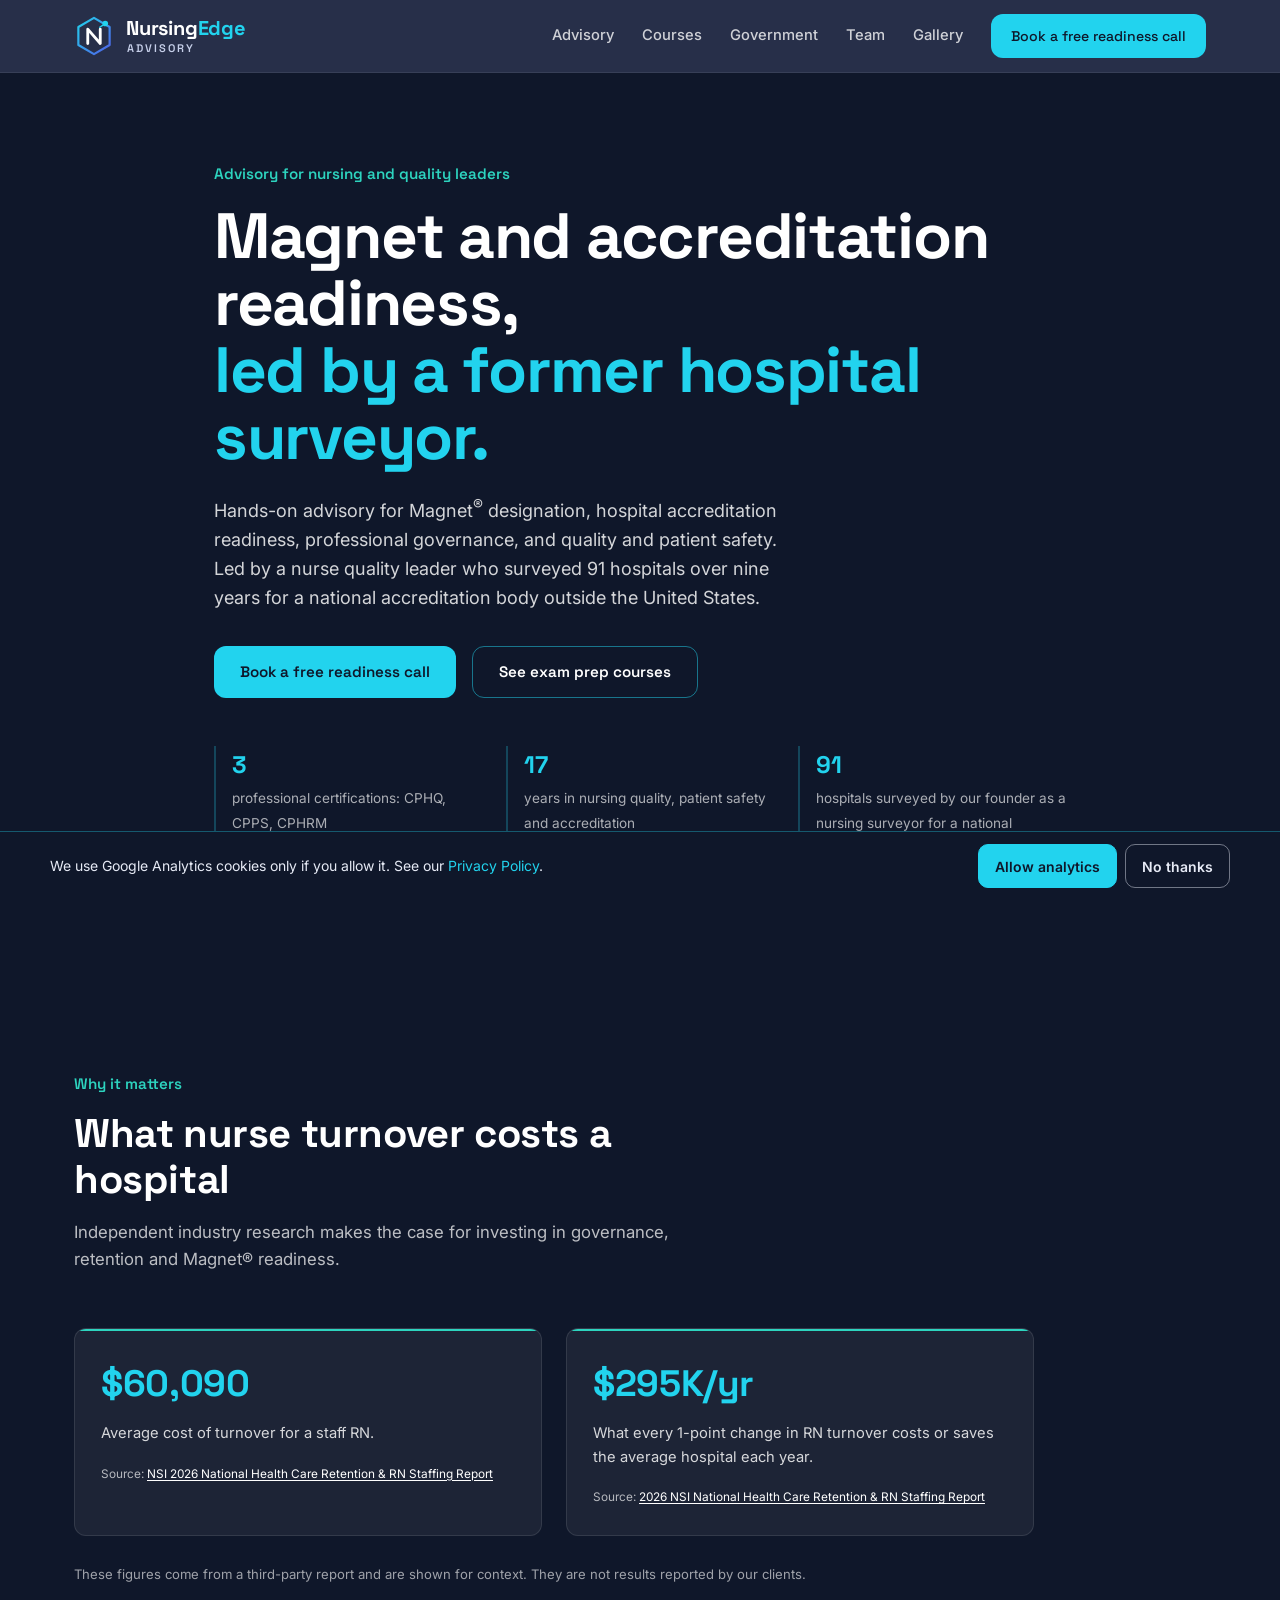
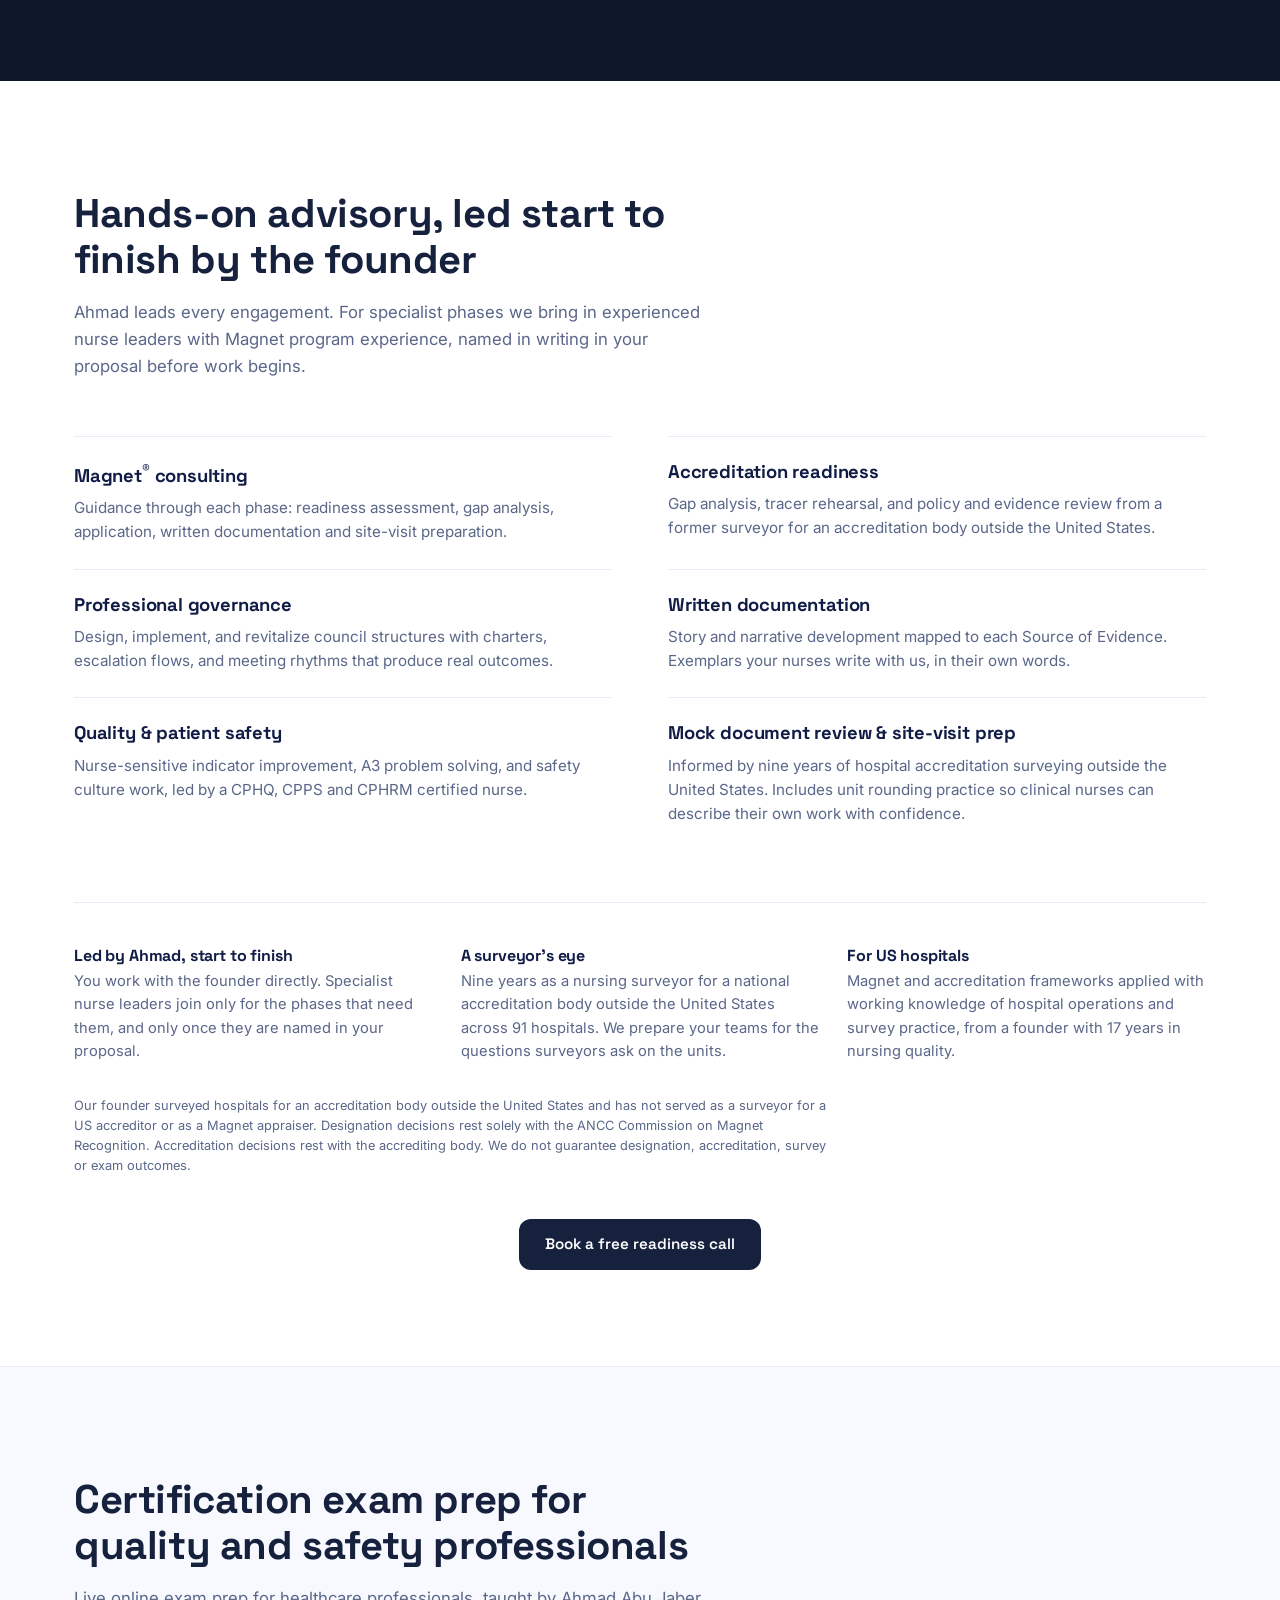
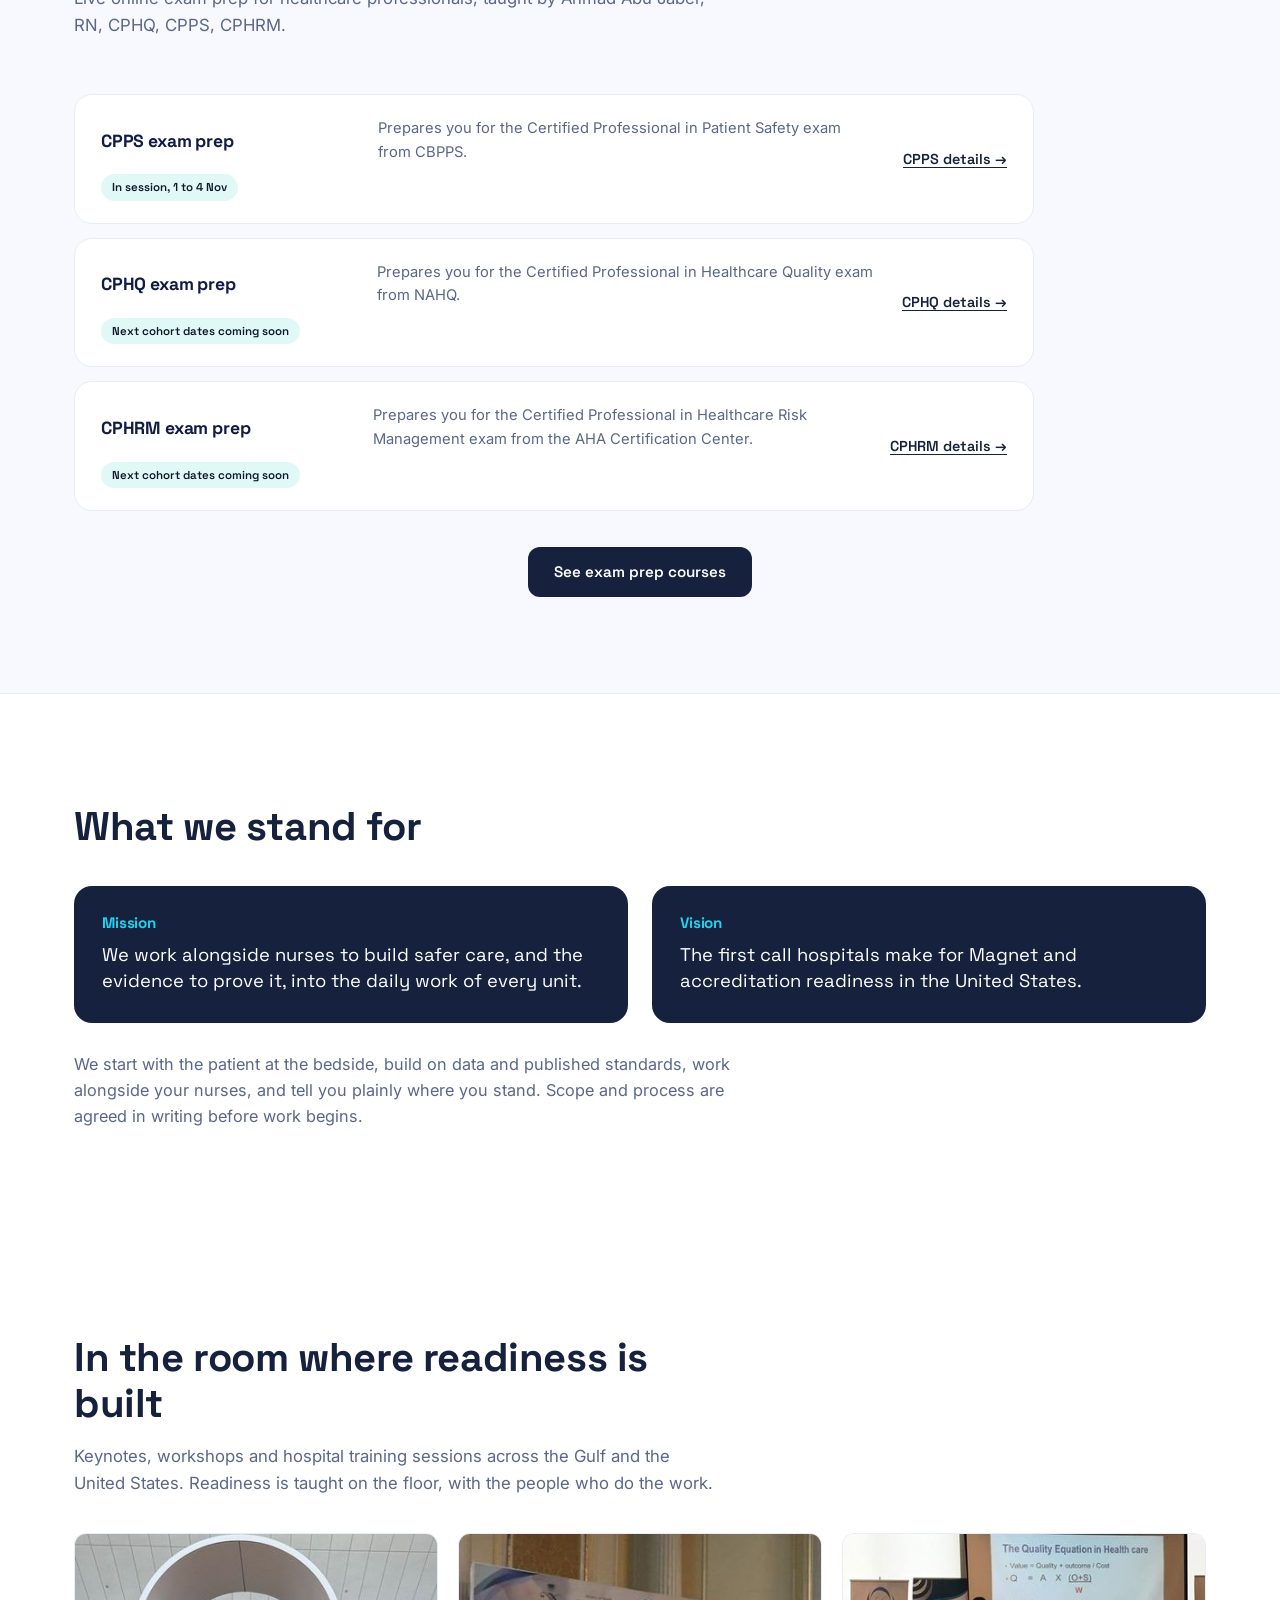
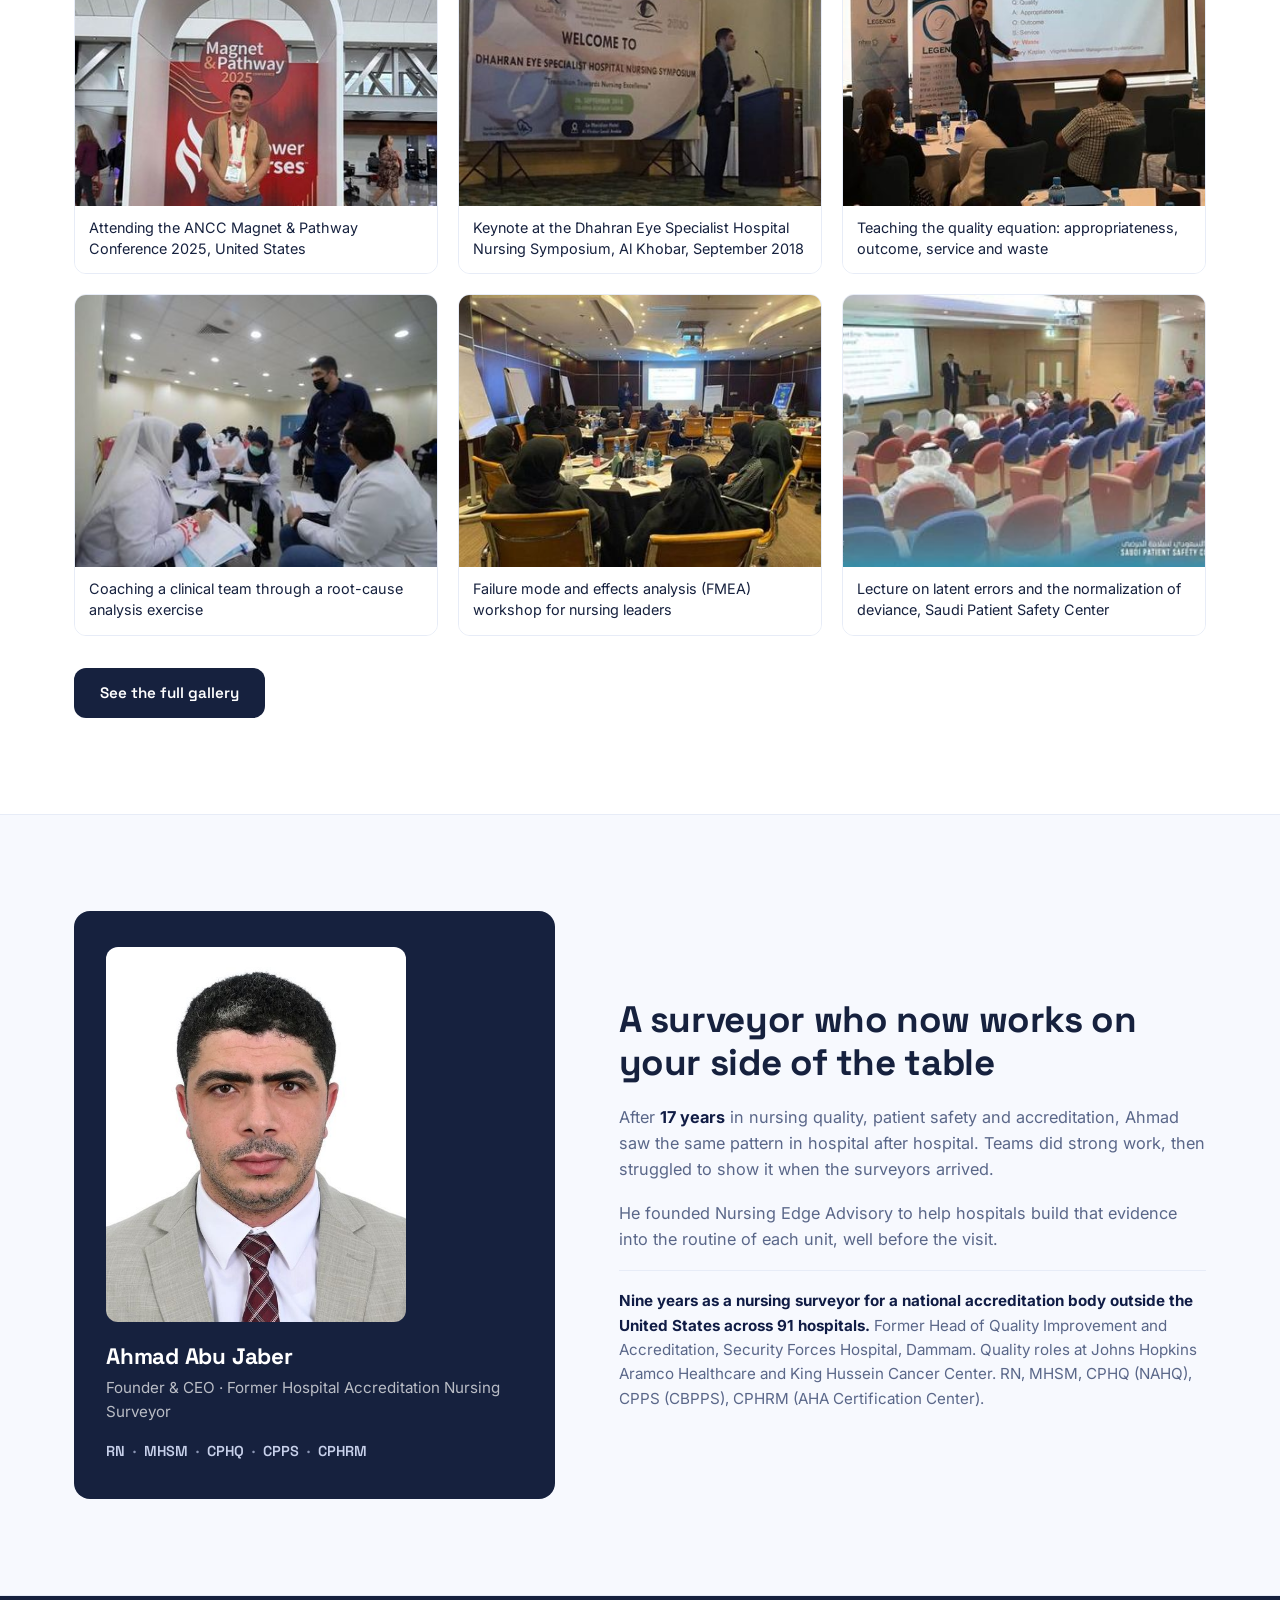
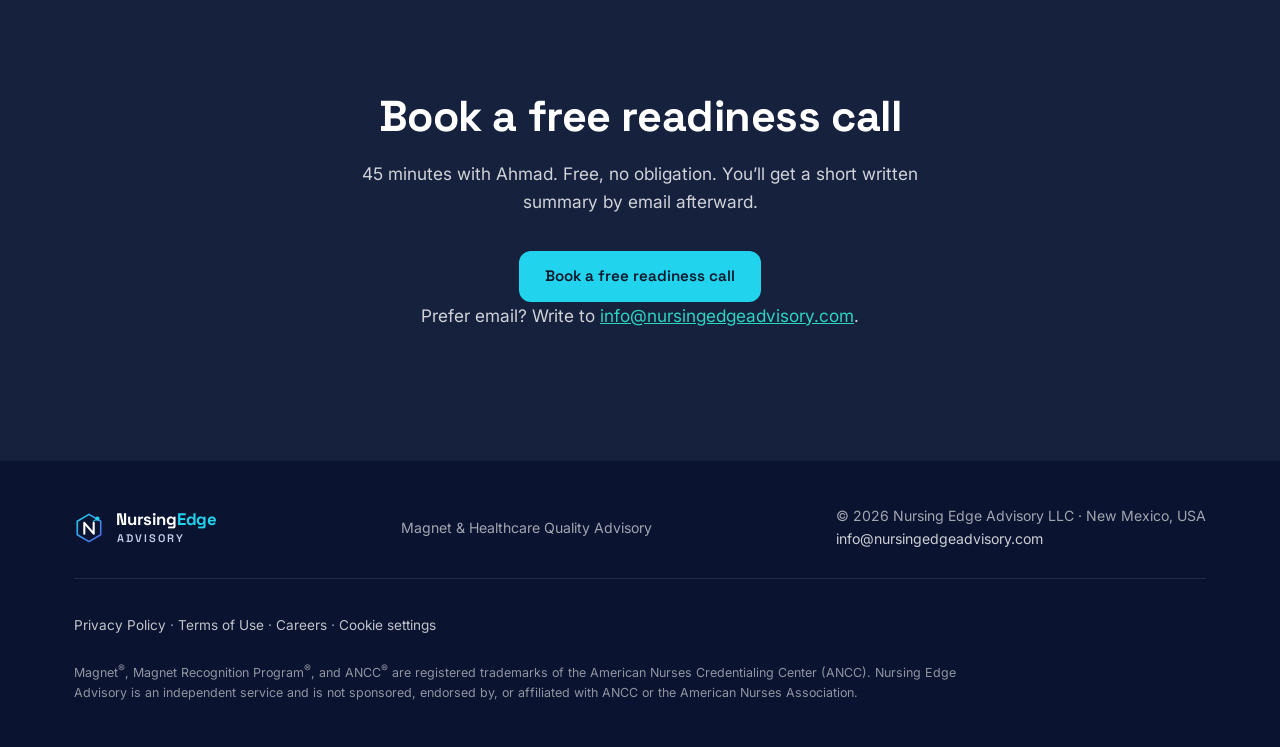
==== commit 881b7c45: "Panel after-review fixes: focus ring, Government hero, home layout - Focus ring navy on light sectio" ====
--- a/index.html
+++ b/index.html
@@ -14,13 +14,13 @@
 <meta property="og:type" content="website">
 <meta property="og:url" content="https://nursingedgeadvisory.com/">
 <meta property="og:title" content="Nursing Edge Advisory | Magnet and accreditation readiness advisory">
-<meta property="og:description" content="Nursing Edge Advisory helps hospitals prepare for Magnet designation and hospital accreditation, with hands-on advisory from a former nursing surveyor for an accreditation body outside the United States.">
+<meta property="og:description" content="Magnet&reg; and hospital accreditation readiness advisory led by a former hospital accreditation surveyor. Book a free 45-minute readiness call.">
 <meta property="og:image" content="https://nursingedgeadvisory.com/og-image.png">
 
 <!-- Twitter -->
 <meta name="twitter:card" content="summary_large_image">
 <meta name="twitter:title" content="Nursing Edge Advisory | Magnet and accreditation readiness advisory">
-<meta name="twitter:description" content="Nursing Edge Advisory helps hospitals prepare for Magnet designation and hospital accreditation, with hands-on advisory from a former nursing surveyor for an accreditation body outside the United States.">
+<meta name="twitter:description" content="Magnet&reg; and hospital accreditation readiness advisory led by a former hospital accreditation surveyor. Book a free 45-minute readiness call.">
 <meta name="twitter:image" content="https://nursingedgeadvisory.com/og-image.png">
 
 <link rel="preconnect" href="https://fonts.googleapis.com">
@@ -123,15 +123,23 @@
 .problem-card .tag{font-family:var(--display);font-size:.72rem;font-weight:600;letter-spacing:.14em;text-transform:uppercase;color:var(--indigo-deep);background:rgba(79,95,232,.09);padding:5px 12px;border-radius:999px;display:inline-block;margin-bottom:16px}
 
 /* Advisory */
-.advisory-grid{display:grid;grid-template-columns:repeat(3,1fr);gap:22px}
+.advisory-grid{display:grid;grid-template-columns:repeat(2,1fr);gap:0 56px}
+.advisory-grid .problem-card{background:none;border:none;border-top:1px solid #E7ECF7;border-radius:0;padding:24px 0}
+.advisory-grid .problem-card h3{font-size:1.15rem}
 .advisory-diff{display:grid;grid-template-columns:repeat(3,1fr);gap:28px;margin-top:52px;padding-top:44px;border-top:1px solid #E7ECF7}
 .advisory-note{margin-top:32px;font-size:.8rem;line-height:1.55;color:var(--slate);max-width:760px}
-@media (max-width:960px){.advisory-grid{grid-template-columns:repeat(2,1fr)}.advisory-diff{grid-template-columns:1fr}}
+@media (max-width:960px){.advisory-diff{grid-template-columns:1fr}}
 @media (max-width:560px){.advisory-grid{grid-template-columns:1fr}}
 
 /* Courses */
 .courses{background:var(--card);border-top:1px solid #E7ECF7;border-bottom:1px solid #E7ECF7}
-.courses-grid{display:grid;grid-template-columns:repeat(3,1fr);gap:24px}
+.courses-grid{display:grid;grid-template-columns:1fr;gap:14px;max-width:960px}
+.courses-grid .course-cat-card{display:grid;grid-template-columns:minmax(180px,1fr) 2fr auto;align-items:center;gap:6px 28px;padding:22px 26px}
+.courses-grid .course-cat-card h3{margin:0}
+.courses-grid .course-cat-card p{margin:0}
+.courses-grid .course-cat-card .cat-count{grid-column:1;margin:4px 0 0;justify-self:start}
+.courses-grid .course-cat-card .cat-link{grid-column:3;grid-row:1 / span 2;white-space:nowrap}
+@media (max-width:760px){.courses-grid .course-cat-card{grid-template-columns:1fr}.courses-grid .course-cat-card .cat-link{grid-column:1;grid-row:auto}}
 .course-cat-card{background:#fff;border:1px solid #E7ECF7;border-radius:var(--radius);padding:30px 28px;display:flex;flex-direction:column;transition:transform .2s ease,box-shadow .2s ease,border-color .2s ease}
 .course-cat-card:hover{transform:translateY(-4px);box-shadow:0 16px 36px rgba(16,28,69,.10);border-color:rgba(34,211,238,.5)}
 .course-cat-card .cat-icon{width:44px;height:44px;border-radius:12px;background:rgba(79,95,232,.09);display:flex;align-items:center;justify-content:center;margin-bottom:18px}
@@ -365,11 +373,11 @@
 <main id="main">
 
 <!-- ================= HERO ================= -->
-<section class="hero" aria-labelledby="hero-title" style="padding-top:88px">
+<section class="hero" aria-labelledby="hero-title" style="padding-top:88px;padding-bottom:88px">
   <div class="container hero-grid" style="grid-template-columns:1fr;max-width:900px">
     <div>
       <span class="eyebrow">Advisory for nursing and quality leaders</span>
-      <h1 id="hero-title">Magnet and accreditation readiness,<br><em>led by a former hospital accreditation surveyor.</em></h1>
+      <h1 id="hero-title">Magnet and accreditation readiness,<br><em>led by a former hospital surveyor.</em></h1>
       <p class="lead">Hands-on advisory for Magnet<sup>&reg;</sup> designation, hospital accreditation readiness, professional governance, and quality and patient safety. Led by a nurse quality leader who surveyed 91 hospitals over nine years for a national accreditation body outside the United States.</p>
       <div class="hero-ctas">
         <a class="btn btn-primary" href="schedule.html">Book a free readiness call</a>
@@ -377,7 +385,7 @@
       </div>
       <div class="hero-proof">
         <div class="proof reveal-item"><strong>3</strong><span>professional certifications: CPHQ, CPPS, CPHRM</span></div>
-        <div class="proof reveal-item"><strong>17+</strong><span>years in nursing quality, patient safety, and accreditation</span></div>
+        <div class="proof reveal-item"><strong>17</strong><span>years in nursing quality, patient safety and accreditation</span></div>
         <div class="proof reveal-item"><strong>91</strong><span>hospitals surveyed by our founder as a nursing surveyor for a national accreditation body outside the United States</span></div>
       </div>
     </div>
@@ -390,7 +398,7 @@
   <div class="container">
     <div class="section-head">
       <span class="eyebrow">Why it matters</span>
-      <h2 id="case-title">The business case for nursing excellence is already proven</h2>
+      <h2 id="case-title">What nurse turnover costs a hospital</h2>
       <p>Independent industry research makes the case for investing in governance, retention and Magnet&reg; readiness.</p>
     </div>
     <div class="case-grid">
@@ -474,18 +482,18 @@
     </div>
     <div class="courses-grid">
       <div class="course-cat-card reveal-item">
+        <span class="cat-icon"><svg width="22" height="22" viewBox="0 0 24 24" fill="none" aria-hidden="true"><path d="M12 3 L20 6.5 V12 C20 16.5 16.5 20.2 12 21 C7.5 20.2 4 16.5 4 12 V6.5 Z" stroke="#4F5FE8" stroke-width="1.8" stroke-linejoin="round"/><path d="M9 12 L11.2 14.2 L15.5 9.5" stroke="#4F5FE8" stroke-width="1.8" stroke-linecap="round" stroke-linejoin="round"/></svg></span>
+        <h3>CPPS exam prep</h3>
+        <p>Prepares you for the Certified Professional in Patient Safety exam from CBPPS.</p>
+        <span class="cat-count">In session, 1 to 4 Nov</span>
+        <a class="cat-link" href="courses.html#cpps">CPPS details &rarr;</a>
+      </div>
+      <div class="course-cat-card reveal-item">
         <span class="cat-icon"><svg width="22" height="22" viewBox="0 0 24 24" fill="none" aria-hidden="true"><path d="M3 17 L9 11 L13 15 L21 6" stroke="#4F5FE8" stroke-width="1.8" stroke-linecap="round" stroke-linejoin="round"/><path d="M15 6 H21 V12" stroke="#4F5FE8" stroke-width="1.8" stroke-linecap="round" stroke-linejoin="round"/></svg></span>
         <h3>CPHQ exam prep</h3>
         <p>Prepares you for the Certified Professional in Healthcare Quality exam from NAHQ.</p>
         <span class="cat-count">Next cohort dates coming soon</span>
         <a class="cat-link" href="courses.html#cphq">CPHQ details &rarr;</a>
-      </div>
-      <div class="course-cat-card reveal-item">
-        <span class="cat-icon"><svg width="22" height="22" viewBox="0 0 24 24" fill="none" aria-hidden="true"><path d="M12 3 L20 6.5 V12 C20 16.5 16.5 20.2 12 21 C7.5 20.2 4 16.5 4 12 V6.5 Z" stroke="#4F5FE8" stroke-width="1.8" stroke-linejoin="round"/><path d="M9 12 L11.2 14.2 L15.5 9.5" stroke="#4F5FE8" stroke-width="1.8" stroke-linecap="round" stroke-linejoin="round"/></svg></span>
-        <h3>CPPS exam prep</h3>
-        <p>Prepares you for the Certified Professional in Patient Safety exam from CBPPS.</p>
-        <span class="cat-count">November cohort in session. Next dates coming soon</span>
-        <a class="cat-link" href="courses.html#cpps">CPPS details &rarr;</a>
       </div>
       <div class="course-cat-card reveal-item">
         <span class="cat-icon"><svg width="22" height="22" viewBox="0 0 24 24" fill="none" aria-hidden="true"><circle cx="12" cy="12" r="9" stroke="#4F5FE8" stroke-width="1.8"/><path d="M12 7 V12.5 M12 16 V16.5" stroke="#4F5FE8" stroke-width="2" stroke-linecap="round"/></svg></span>
@@ -607,7 +615,7 @@
     "@type": "Person",
     "name": "Ahmad Abu Jaber",
     "jobTitle": "Founder & Chief Executive Officer",
-    "hasCredential": ["RN", "CPHQ", "CPPS", "CPHRM"],
+    "hasCredential": ["RN", "MHSM", "CPHQ", "CPPS", "CPHRM"],
     "knowsAbout": ["Magnet designation", "Hospital accreditation", "Healthcare quality", "Patient safety"]
   }
 }
@@ -669,6 +677,7 @@
   nav.addEventListener('focusout', function(e){
     if(nav.classList.contains('open') && e.relatedTarget && !nav.contains(e.relatedTarget) && e.relatedTarget !== toggle) closeNav();
   });
+  toggle.addEventListener('focusout', function(e){ if(nav.classList.contains('open') && e.relatedTarget && !nav.contains(e.relatedTarget)) closeNav(); });
   document.addEventListener('keydown', function(e){
     if(e.key === 'Escape' && nav.classList.contains('open')){ closeNav(); toggle.focus(); }
   });
--- a/site.css
+++ b/site.css
@@ -82,3 +82,25 @@
 .process-step{border-left-color:rgba(45,212,191,.45)}
 .process-step::before{background:var(--teal-b);box-shadow:none}
 .gov .gbtn:hover{transform:none}
+
+/* Government hero: same flat dark band and cyan main button as the rest. */
+.gov .ghero{background:var(--band)}
+.gov .ghero::before{display:none}
+.gov .ghero a.gbtn:not(.line){background:var(--cyan);color:var(--band)}
+.gov .ghero a.gbtn:not(.line):hover{background:#67e8f9}
+
+/* A page that is only a dark hero (Careers) stays dark down to the footer. */
+main:has(> .page-hero:only-child){background:var(--band)}
+
+/* Phone cookie bar: one compact block, roughly 100px tall. */
+@media (max-width:560px){
+  .ne-consent{padding:8px 12px!important}
+  .ne-consent .in{gap:8px!important}
+}
+
+/* Focus ring: navy on light sections (cyan on white is only 1.8:1),
+   cyan on the dark bands. */
+:focus-visible{outline:3px solid var(--navy);outline-offset:3px}
+header :focus-visible,footer :focus-visible,.hero :focus-visible,.page-hero :focus-visible,.cta :focus-visible,
+.case :focus-visible,.join :focus-visible,.trace :focus-visible,.ghero :focus-visible,.ask :focus-visible,
+.process :focus-visible,.mv :focus-visible,.founder-card :focus-visible,.lightbox :focus-visible,.ne-consent :focus-visible{outline-color:var(--cyan)}
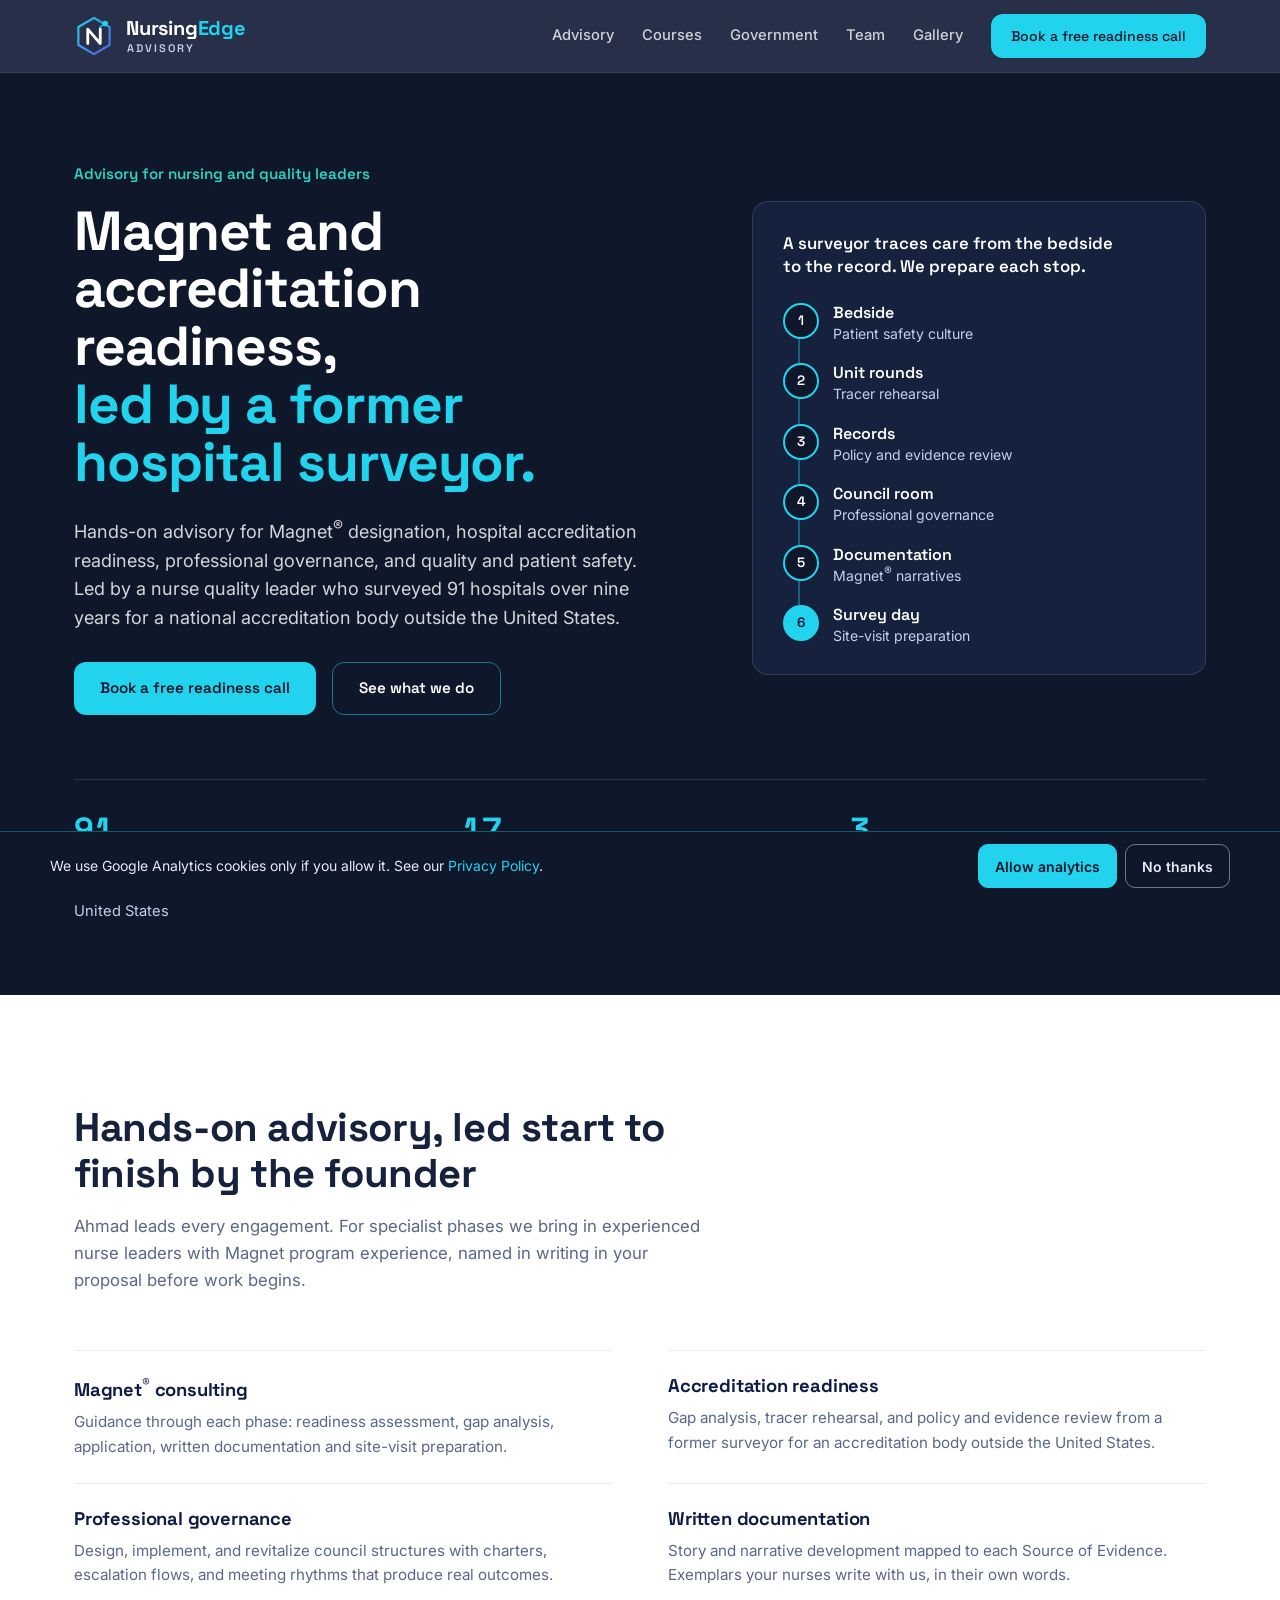
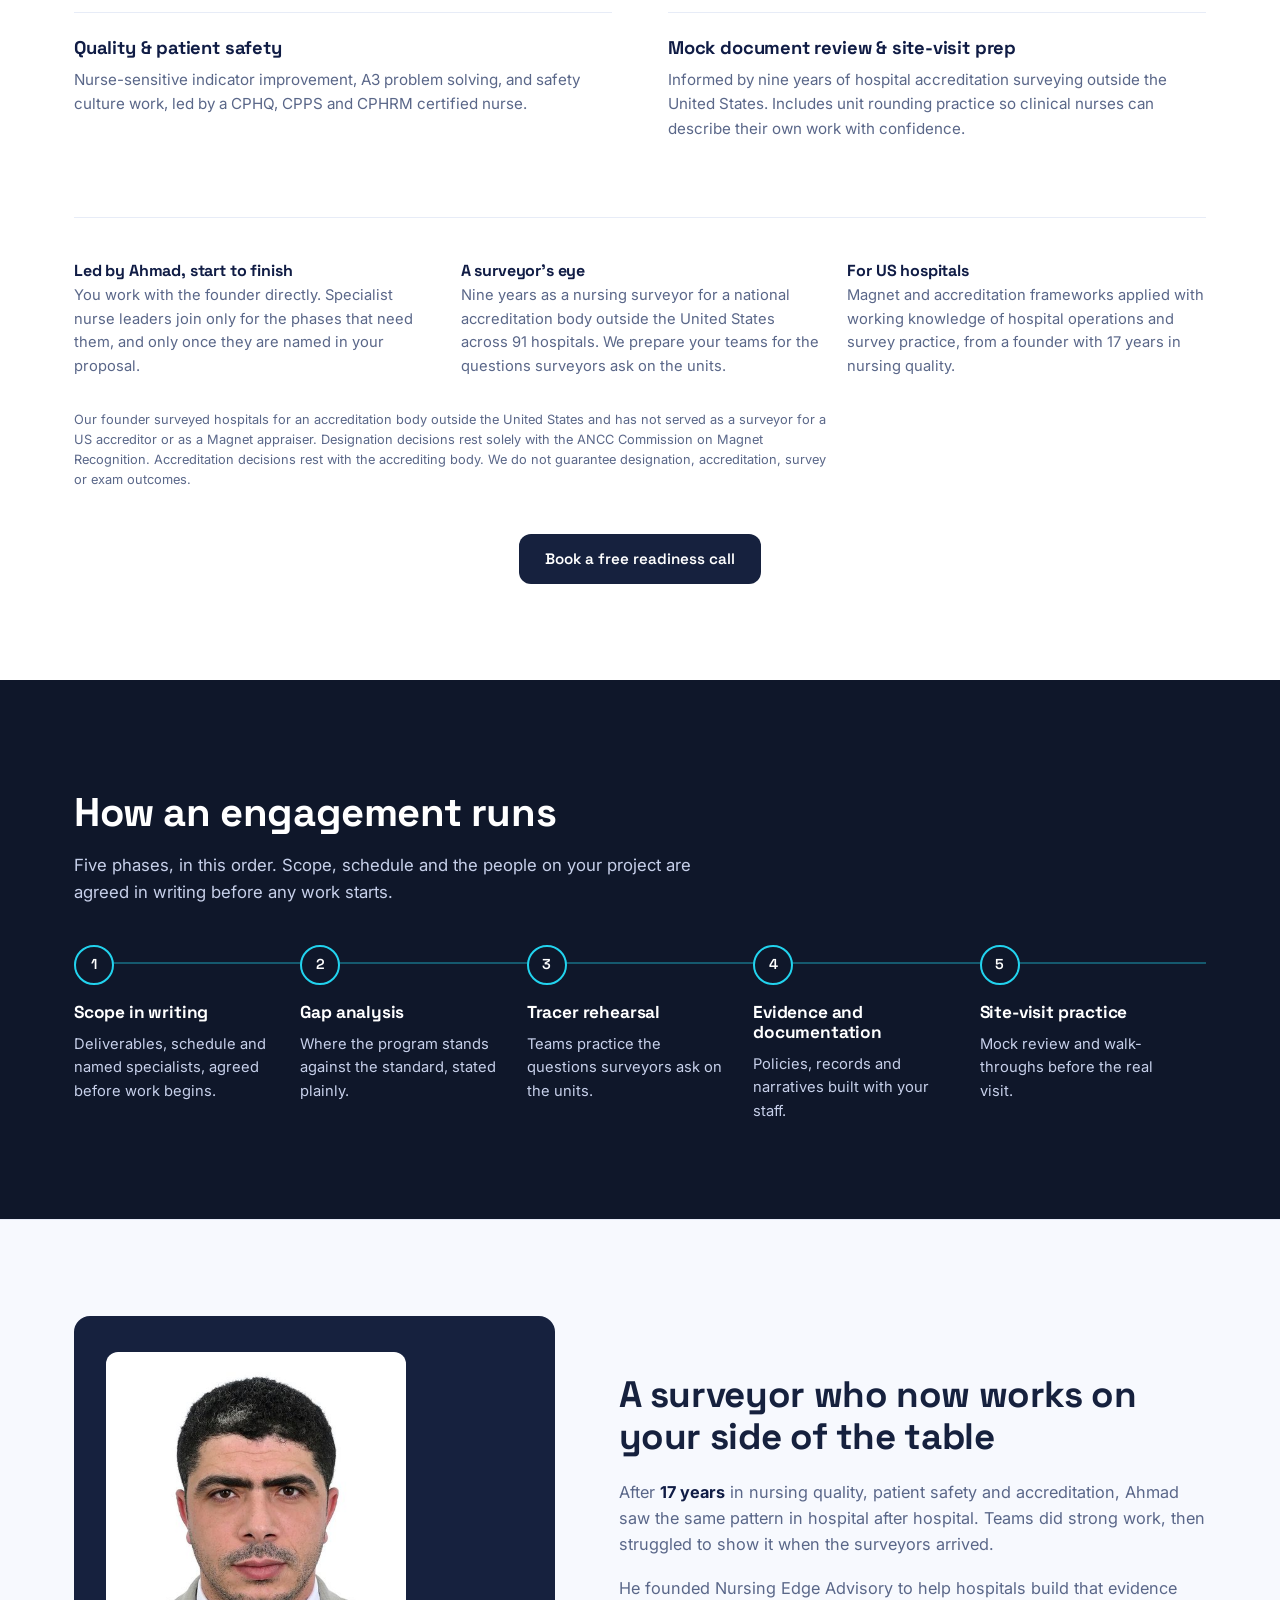
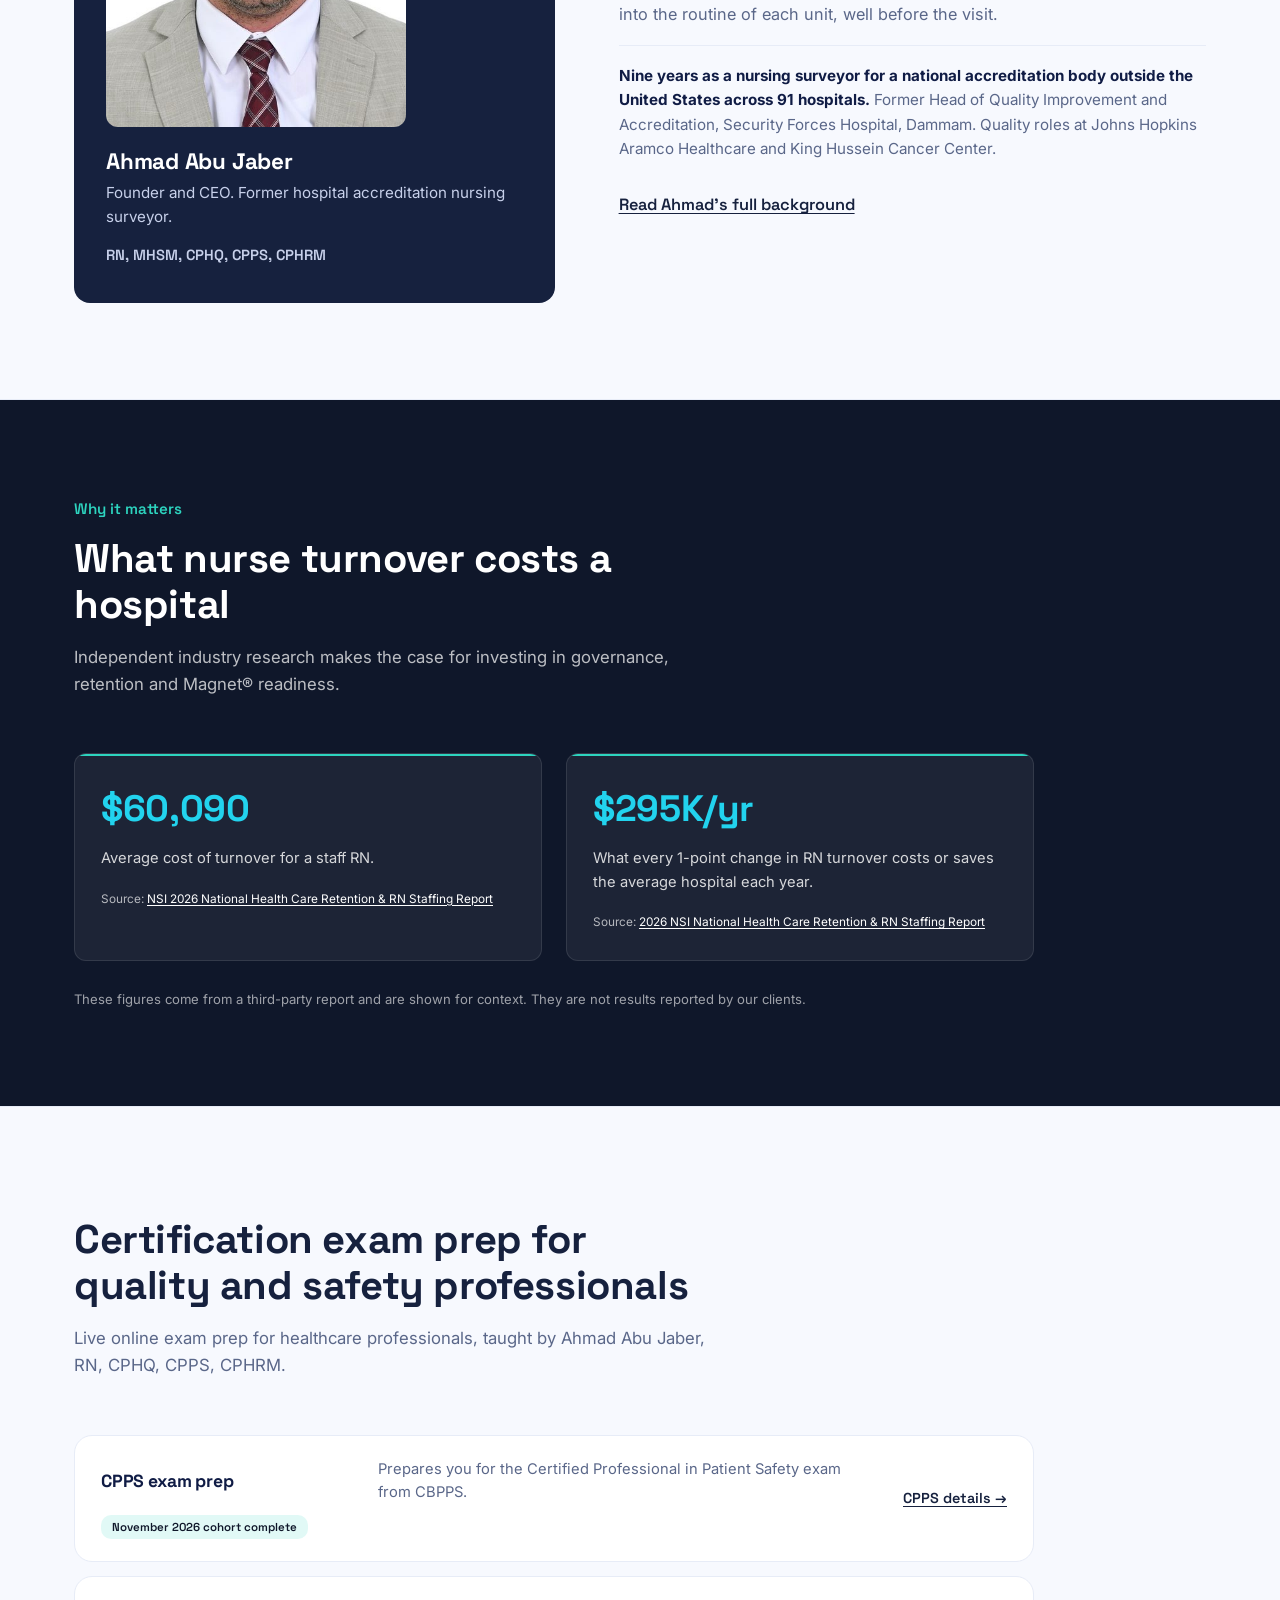
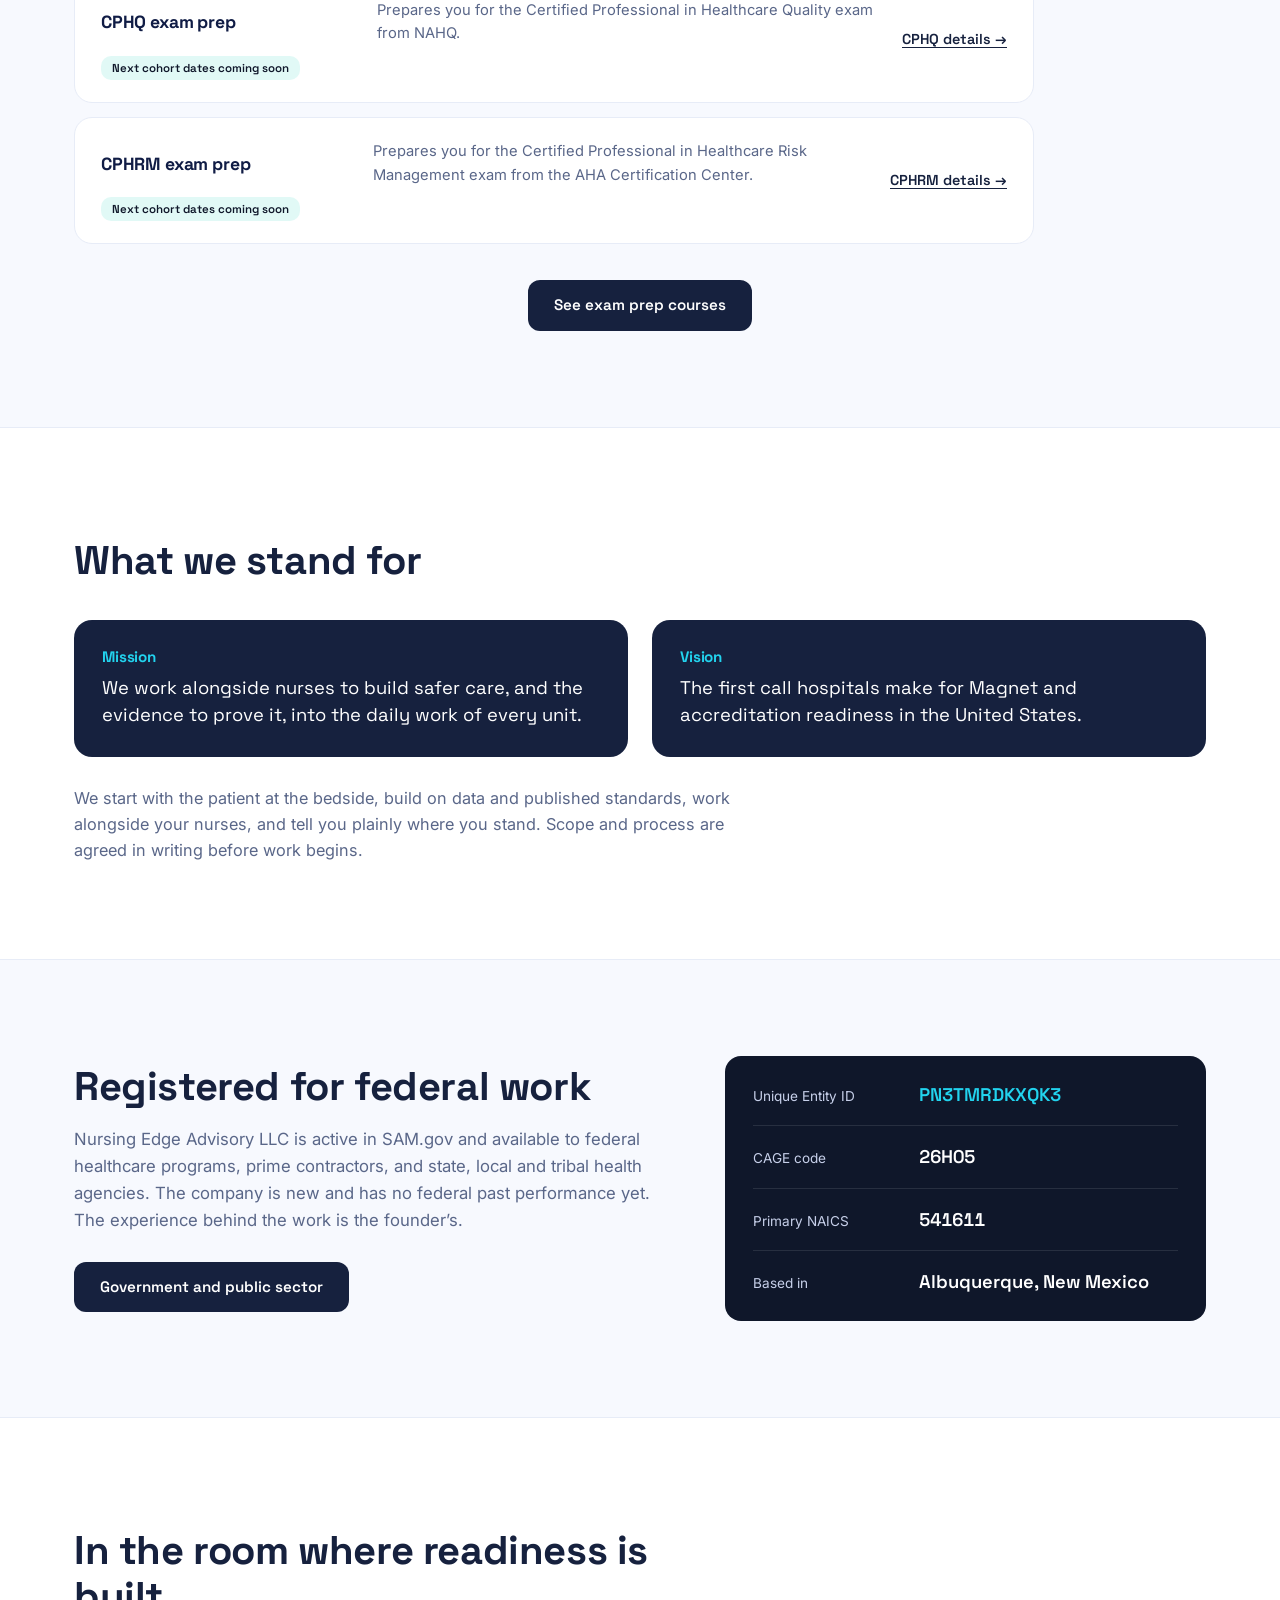
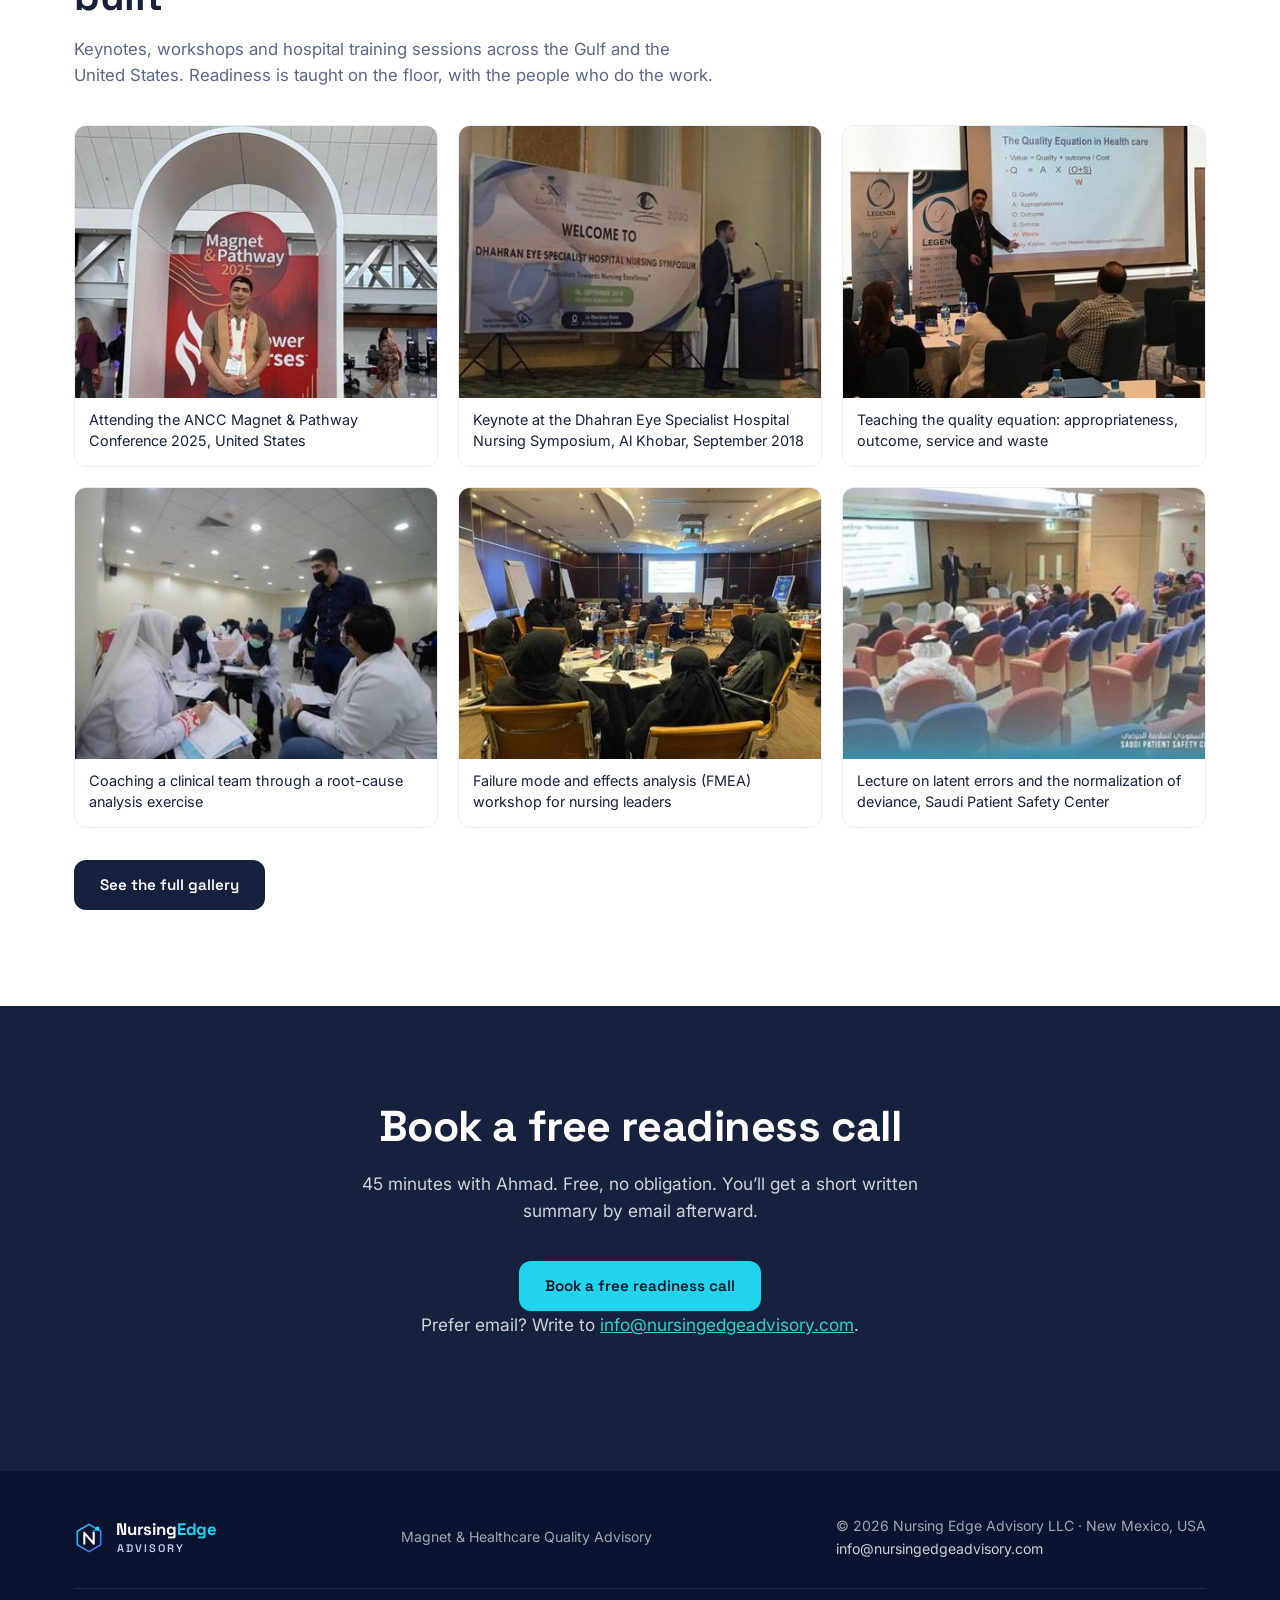
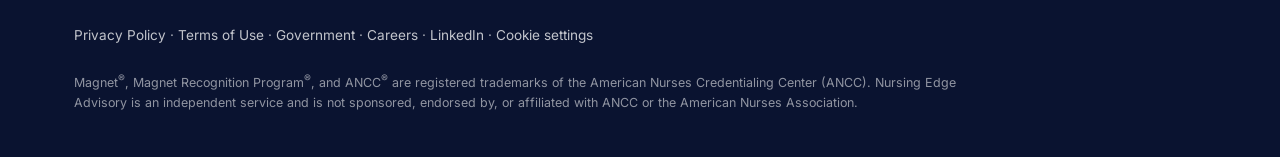
==== commit b73075b1: "Home page refresh and stale course date fixes" ====
--- a/index.html
+++ b/index.html
@@ -373,25 +373,127 @@
 <main id="main">
 
 <!-- ================= HERO ================= -->
-<section class="hero" aria-labelledby="hero-title" style="padding-top:88px;padding-bottom:88px">
-  <div class="container hero-grid" style="grid-template-columns:1fr;max-width:900px">
+<section class="hero" aria-labelledby="hero-title">
+  <div class="container hero-grid">
     <div>
       <span class="eyebrow">Advisory for nursing and quality leaders</span>
-      <h1 id="hero-title">Magnet and accreditation readiness,<br><em>led by a former hospital surveyor.</em></h1>
+      <h1 id="hero-title">Magnet and accreditation readiness, <em>led by a former hospital surveyor.</em></h1>
       <p class="lead">Hands-on advisory for Magnet<sup>&reg;</sup> designation, hospital accreditation readiness, professional governance, and quality and patient safety. Led by a nurse quality leader who surveyed 91 hospitals over nine years for a national accreditation body outside the United States.</p>
       <div class="hero-ctas">
         <a class="btn btn-primary" href="schedule.html">Book a free readiness call</a>
-        <a class="btn btn-ghost" href="courses.html">See exam prep courses</a>
-      </div>
-      <div class="hero-proof">
-        <div class="proof reveal-item"><strong>3</strong><span>professional certifications: CPHQ, CPPS, CPHRM</span></div>
-        <div class="proof reveal-item"><strong>17</strong><span>years in nursing quality, patient safety and accreditation</span></div>
-        <div class="proof reveal-item"><strong>91</strong><span>hospitals surveyed by our founder as a nursing surveyor for a national accreditation body outside the United States</span></div>
-      </div>
-    </div>
-
-  </div>
-</section>
+        <a class="btn btn-ghost" href="#advisory">See what we do</a>
+      </div>
+    </div>
+    <div class="tracer-card" role="group" aria-labelledby="tracer-title">
+      <p class="tracer-title" id="tracer-title">A surveyor traces care from the bedside to the record. We prepare each stop.</p>
+      <ol class="tracer-list">
+        <li><strong>Bedside</strong><span>Patient safety culture</span></li>
+        <li><strong>Unit rounds</strong><span>Tracer rehearsal</span></li>
+        <li><strong>Records</strong><span>Policy and evidence review</span></li>
+        <li><strong>Council room</strong><span>Professional governance</span></li>
+        <li><strong>Documentation</strong><span>Magnet<sup>&reg;</sup> narratives</span></li>
+        <li><strong>Survey day</strong><span>Site-visit preparation</span></li>
+      </ol>
+    </div>
+  </div>
+  <div class="container">
+    <div class="hero-proof">
+      <div class="proof"><strong>91</strong><span>hospitals surveyed by our founder, for a national accreditation body outside the United States</span></div>
+      <div class="proof"><strong>17</strong><span>years in nursing quality, patient safety and accreditation</span></div>
+      <div class="proof"><strong>3</strong><span>professional certifications: CPHQ, CPPS, CPHRM</span></div>
+    </div>
+  </div>
+</section>
+
+<!-- ================= ADVISORY ================= -->
+<section id="advisory" aria-labelledby="advisory-title">
+  <div class="container">
+    <div class="section-head">
+      <h2 id="advisory-title">Hands-on advisory, led start to finish by the founder</h2>
+      <p>Ahmad leads every engagement. For specialist phases we bring in experienced nurse leaders with Magnet program experience, named in writing in your proposal before work begins.</p>
+    </div>
+    <div class="advisory-grid">
+      <div class="problem-card reveal-item">
+        <h3>Magnet<sup>&reg;</sup> consulting</h3>
+        <p>Guidance through each phase: readiness assessment, gap analysis, application, written documentation and site-visit preparation.</p>
+      </div>
+      <div class="problem-card reveal-item">
+        <h3>Accreditation readiness</h3>
+        <p>Gap analysis, tracer rehearsal, and policy and evidence review from a former surveyor for an accreditation body outside the United States.</p>
+      </div>
+      <div class="problem-card reveal-item">
+        <h3>Professional governance</h3>
+        <p>Design, implement, and revitalize council structures with charters, escalation flows, and meeting rhythms that produce real outcomes.</p>
+      </div>
+      <div class="problem-card reveal-item">
+        <h3>Written documentation</h3>
+        <p>Story and narrative development mapped to each Source of Evidence. Exemplars your nurses write with us, in their own words.</p>
+      </div>
+      <div class="problem-card reveal-item">
+        <h3>Quality &amp; patient safety</h3>
+        <p>Nurse-sensitive indicator improvement, A3 problem solving, and safety culture work, led by a CPHQ, CPPS and CPHRM certified nurse.</p>
+      </div>
+      <div class="problem-card reveal-item">
+        <h3>Mock document review &amp; site-visit prep</h3>
+        <p>Informed by nine years of hospital accreditation surveying outside the United States. Includes unit rounding practice so clinical nurses can describe their own work with confidence.</p>
+      </div>
+    </div>
+    <div class="advisory-diff">
+      <div class="std-item reveal-item">
+        <span class="dot"><svg viewBox="0 0 20 20" aria-hidden="true"><path d="M4 10.5 L8.5 15 L16 5.5" fill="none" stroke="#4F5FE8" stroke-width="2.5" stroke-linecap="round" stroke-linejoin="round"/></svg></span>
+        <div><h3>Led by Ahmad, start to finish</h3><p>You work with the founder directly. Specialist nurse leaders join only for the phases that need them, and only once they are named in your proposal.</p></div>
+      </div>
+      <div class="std-item reveal-item">
+        <span class="dot"><svg viewBox="0 0 20 20" aria-hidden="true"><path d="M4 10.5 L8.5 15 L16 5.5" fill="none" stroke="#4F5FE8" stroke-width="2.5" stroke-linecap="round" stroke-linejoin="round"/></svg></span>
+        <div><h3>A surveyor&rsquo;s eye</h3><p>Nine years as a nursing surveyor for a national accreditation body outside the United States across 91 hospitals. We prepare your teams for the questions surveyors ask on the units.</p></div>
+      </div>
+      <div class="std-item reveal-item">
+        <span class="dot"><svg viewBox="0 0 20 20" aria-hidden="true"><path d="M4 10.5 L8.5 15 L16 5.5" fill="none" stroke="#4F5FE8" stroke-width="2.5" stroke-linecap="round" stroke-linejoin="round"/></svg></span>
+        <div><h3>For US hospitals</h3><p>Magnet and accreditation frameworks applied with working knowledge of hospital operations and survey practice, from a founder with 17 years in nursing quality.</p></div>
+      </div>
+    </div>
+    <p class="advisory-note">Our founder surveyed hospitals for an accreditation body outside the United States and has not served as a surveyor for a US accreditor or as a Magnet appraiser. Designation decisions rest solely with the ANCC Commission on Magnet Recognition. Accreditation decisions rest with the accrediting body. We do not guarantee designation, accreditation, survey or exam outcomes.</p>
+    <div class="hero-ctas" style="margin-top:44px;justify-content:center">
+      <a class="btn btn-primary" href="schedule.html">Book a free readiness call</a>
+    </div>
+  </div>
+</section>
+
+<!-- ================= HOW AN ENGAGEMENT RUNS ================= -->
+<section class="trace" id="process" aria-labelledby="process-title">
+  <div class="container">
+    <div class="section-head">
+      <h2 id="process-title">How an engagement runs</h2>
+      <p>Five phases, in this order. Scope, schedule and the people on your project are agreed in writing before any work starts.</p>
+    </div>
+    <ol class="chain chain-5">
+      <li class="chain-step"><h3>Scope in writing</h3><p>Deliverables, schedule and named specialists, agreed before work begins.</p></li>
+      <li class="chain-step"><h3>Gap analysis</h3><p>Where the program stands against the standard, stated plainly.</p></li>
+      <li class="chain-step"><h3>Tracer rehearsal</h3><p>Teams practice the questions surveyors ask on the units.</p></li>
+      <li class="chain-step"><h3>Evidence and documentation</h3><p>Policies, records and narratives built with your staff.</p></li>
+      <li class="chain-step"><h3>Site-visit practice</h3><p>Mock review and walk-throughs before the real visit.</p></li>
+    </ol>
+  </div>
+</section>
+
+<section class="founder" id="founder" aria-labelledby="founder-title">
+  <div class="container founder-grid">
+    <div class="founder-card">
+      <img class="founder-photo" src="images/ahmad-abu-jaber.jpg" alt="Ahmad Abu Jaber, founder and CEO of Nursing Edge Advisory" width="480" height="600" loading="lazy">
+      <p class="founder-name" style="margin-top:22px">Ahmad Abu Jaber</p>
+      <div class="role">Founder and CEO. Former hospital accreditation nursing surveyor.</div>
+      <p class="creds-line"><abbr title="Registered Nurse">RN</abbr>, <abbr title="Master of Health Sector Management">MHSM</abbr>, <abbr title="Certified Professional in Healthcare Quality (NAHQ)">CPHQ</abbr>, <abbr title="Certified Professional in Patient Safety (CBPPS)">CPPS</abbr>, <abbr title="Certified Professional in Healthcare Risk Management (AHA Certification Center)">CPHRM</abbr></p>
+    </div>
+    <div class="founder-copy">
+      <h2 id="founder-title" style="font-size:clamp(1.7rem,3vw,2.3rem);margin:0 0 20px">A surveyor who now works on your side of the table</h2>
+      <p>After <strong>17 years</strong> in nursing quality, patient safety and accreditation, Ahmad saw the same pattern in hospital after hospital. Teams did strong work, then struggled to show it when the surveyors arrived.</p>
+      <p>He founded Nursing Edge Advisory to help hospitals build that evidence into the routine of each unit, well before the visit.</p>
+      <p class="founder-record"><strong>Nine years as a nursing surveyor for a national accreditation body outside the United States across 91 hospitals.</strong> Former Head of Quality Improvement and Accreditation, Security Forces Hospital, Dammam. Quality roles at Johns Hopkins Aramco Healthcare and King Hussein Cancer Center.</p>
+      <p style="margin-top:22px"><a class="text-link" href="team.html">Read Ahmad&rsquo;s full background</a></p>
+    </div>
+  </div>
+</section>
+
 
 <!-- ================= BUSINESS CASE (cited industry data) ================= -->
 <section class="case" id="business-case" aria-labelledby="case-title">
@@ -419,60 +521,6 @@
   </div>
 </section>
 
-<!-- ================= ADVISORY ================= -->
-<section id="advisory" aria-labelledby="advisory-title">
-  <div class="container">
-    <div class="section-head">
-      <h2 id="advisory-title">Hands-on advisory, led start to finish by the founder</h2>
-      <p>Ahmad leads every engagement. For specialist phases we bring in experienced nurse leaders with Magnet program experience, named in writing in your proposal before work begins.</p>
-    </div>
-    <div class="advisory-grid">
-      <div class="problem-card reveal-item">
-        <h3>Magnet<sup>&reg;</sup> consulting</h3>
-        <p>Guidance through each phase: readiness assessment, gap analysis, application, written documentation and site-visit preparation.</p>
-      </div>
-      <div class="problem-card reveal-item">
-        <h3>Accreditation readiness</h3>
-        <p>Gap analysis, tracer rehearsal, and policy and evidence review from a former surveyor for an accreditation body outside the United States.</p>
-      </div>
-      <div class="problem-card reveal-item">
-        <h3>Professional governance</h3>
-        <p>Design, implement, and revitalize council structures with charters, escalation flows, and meeting rhythms that produce real outcomes.</p>
-      </div>
-      <div class="problem-card reveal-item">
-        <h3>Written documentation</h3>
-        <p>Story and narrative development mapped to each Source of Evidence. Exemplars your nurses write with us, in their own words.</p>
-      </div>
-      <div class="problem-card reveal-item">
-        <h3>Quality &amp; patient safety</h3>
-        <p>Nurse-sensitive indicator improvement, A3 problem solving, and safety culture work, led by a CPHQ, CPPS and CPHRM certified nurse.</p>
-      </div>
-      <div class="problem-card reveal-item">
-        <h3>Mock document review &amp; site-visit prep</h3>
-        <p>Informed by nine years of hospital accreditation surveying outside the United States. Includes unit rounding practice so clinical nurses can describe their own work with confidence.</p>
-      </div>
-    </div>
-    <div class="advisory-diff">
-      <div class="std-item reveal-item">
-        <span class="dot"><svg viewBox="0 0 20 20" aria-hidden="true"><path d="M4 10.5 L8.5 15 L16 5.5" fill="none" stroke="#4F5FE8" stroke-width="2.5" stroke-linecap="round" stroke-linejoin="round"/></svg></span>
-        <div><h3>Led by Ahmad, start to finish</h3><p>You work with the founder directly. Specialist nurse leaders join only for the phases that need them, and only once they are named in your proposal.</p></div>
-      </div>
-      <div class="std-item reveal-item">
-        <span class="dot"><svg viewBox="0 0 20 20" aria-hidden="true"><path d="M4 10.5 L8.5 15 L16 5.5" fill="none" stroke="#4F5FE8" stroke-width="2.5" stroke-linecap="round" stroke-linejoin="round"/></svg></span>
-        <div><h3>A surveyor&rsquo;s eye</h3><p>Nine years as a nursing surveyor for a national accreditation body outside the United States across 91 hospitals. We prepare your teams for the questions surveyors ask on the units.</p></div>
-      </div>
-      <div class="std-item reveal-item">
-        <span class="dot"><svg viewBox="0 0 20 20" aria-hidden="true"><path d="M4 10.5 L8.5 15 L16 5.5" fill="none" stroke="#4F5FE8" stroke-width="2.5" stroke-linecap="round" stroke-linejoin="round"/></svg></span>
-        <div><h3>For US hospitals</h3><p>Magnet and accreditation frameworks applied with working knowledge of hospital operations and survey practice, from a founder with 17 years in nursing quality.</p></div>
-      </div>
-    </div>
-    <p class="advisory-note">Our founder surveyed hospitals for an accreditation body outside the United States and has not served as a surveyor for a US accreditor or as a Magnet appraiser. Designation decisions rest solely with the ANCC Commission on Magnet Recognition. Accreditation decisions rest with the accrediting body. We do not guarantee designation, accreditation, survey or exam outcomes.</p>
-    <div class="hero-ctas" style="margin-top:44px;justify-content:center">
-      <a class="btn btn-primary" href="schedule.html">Book a free readiness call</a>
-    </div>
-  </div>
-</section>
-
 <!-- ================= COURSES ================= -->
 <section class="courses" id="courses" aria-labelledby="courses-title">
   <div class="container">
@@ -485,7 +533,7 @@
         <span class="cat-icon"><svg width="22" height="22" viewBox="0 0 24 24" fill="none" aria-hidden="true"><path d="M12 3 L20 6.5 V12 C20 16.5 16.5 20.2 12 21 C7.5 20.2 4 16.5 4 12 V6.5 Z" stroke="#4F5FE8" stroke-width="1.8" stroke-linejoin="round"/><path d="M9 12 L11.2 14.2 L15.5 9.5" stroke="#4F5FE8" stroke-width="1.8" stroke-linecap="round" stroke-linejoin="round"/></svg></span>
         <h3>CPPS exam prep</h3>
         <p>Prepares you for the Certified Professional in Patient Safety exam from CBPPS.</p>
-        <span class="cat-count">In session, 1 to 4 Nov</span>
+        <span class="cat-count">November 2026 cohort complete</span>
         <a class="cat-link" href="courses.html#cpps">CPPS details &rarr;</a>
       </div>
       <div class="course-cat-card reveal-item">
@@ -523,7 +571,23 @@
   </div>
 </section>
 
-<!-- ================= FOUNDER ================= -->
+<!-- ================= GOVERNMENT ================= -->
+<section class="gov-band" id="government" aria-labelledby="gov-title">
+  <div class="container gov-band-grid">
+    <div>
+      <h2 id="gov-title">Registered for federal work</h2>
+      <p>Nursing Edge Advisory LLC is active in SAM.gov and available to federal healthcare programs, prime contractors, and state, local and tribal health agencies. The company is new and has no federal past performance yet. The experience behind the work is the founder&rsquo;s.</p>
+      <a class="btn btn-primary" href="government.html">Government and public sector</a>
+    </div>
+    <dl class="id-plate">
+      <div><dt>Unique Entity ID</dt><dd>PN3TMRDKXQK3</dd></div>
+      <div><dt>CAGE code</dt><dd>26H05</dd></div>
+      <div><dt>Primary NAICS</dt><dd>541611</dd></div>
+      <div><dt>Based in</dt><dd>Albuquerque, New Mexico</dd></div>
+    </dl>
+  </div>
+</section>
+
 <!-- ================= WORK IN PICTURES ================= -->
 <section class="work" id="work" aria-labelledby="work-title">
   <div class="container">
@@ -543,25 +607,6 @@
   </div>
 </section>
 
-<section class="founder" id="founder" aria-labelledby="founder-title">
-  <div class="container founder-grid">
-    <div class="founder-card">
-      <img class="founder-photo" src="images/ahmad-abu-jaber.jpg" alt="Ahmad Abu Jaber, founder and CEO of Nursing Edge Advisory" width="480" height="600" loading="lazy">
-      <p class="founder-name" style="margin-top:22px">Ahmad Abu Jaber</p>
-      <div class="role">Founder &amp; CEO &middot; Former Hospital Accreditation Nursing Surveyor</div>
-      <div class="creds">
-        <span class="cred" title="Registered Nurse">RN</span><span class="cred" title="Master of Health Sector Management">MHSM</span><span class="cred" title="Certified Professional in Healthcare Quality (NAHQ)">CPHQ</span><span class="cred" title="Certified Professional in Patient Safety (CBPPS)">CPPS</span><span class="cred" title="Certified Professional in Healthcare Risk Management (AHA Certification Center)">CPHRM</span>
-      </div>
-    </div>
-    <div class="founder-copy">
-      <h2 id="founder-title" style="font-size:clamp(1.7rem,3vw,2.3rem);margin:0 0 20px">A surveyor who now works on your side of the table</h2>
-      <p>After <strong>17 years</strong> in nursing quality, patient safety and accreditation, Ahmad saw the same pattern in hospital after hospital. Teams did strong work, then struggled to show it when the surveyors arrived.</p>
-      <p>He founded Nursing Edge Advisory to help hospitals build that evidence into the routine of each unit, well before the visit.</p>
-      <p class="founder-record"><strong>Nine years as a nursing surveyor for a national accreditation body outside the United States across 91 hospitals.</strong> Former Head of Quality Improvement and Accreditation, Security Forces Hospital, Dammam. Quality roles at Johns Hopkins Aramco Healthcare and King Hussein Cancer Center. RN, MHSM, CPHQ (NAHQ), CPPS (CBPPS), CPHRM (AHA Certification Center).</p>
-    </div>
-  </div>
-</section>
-
 <!-- ================= CTA ================= -->
 <section class="cta" id="demo" aria-labelledby="cta-title">
   <div class="container">
@@ -587,7 +632,7 @@
       <div class="foot-copy">&copy; 2026 Nursing Edge Advisory LLC &middot; New Mexico, USA<br><a href="mailto:info@nursingedgeadvisory.com">info@nursingedgeadvisory.com</a></div>
     </div>
     <div class="foot-legal">
-      <div class="foot-links"><a href="/privacy.html">Privacy Policy</a><span aria-hidden="true"> · </span><a href="/terms.html">Terms of Use</a><span aria-hidden="true"> &middot; </span><a href="/careers.html">Careers</a><span aria-hidden="true"> &middot; </span><a href="#" data-cookie-settings>Cookie settings</a></div>
+      <div class="foot-links"><a href="/privacy.html">Privacy Policy</a><span aria-hidden="true"> · </span><a href="/terms.html">Terms of Use</a><span aria-hidden="true"> &middot; </span><a href="/government.html">Government</a><span aria-hidden="true"> &middot; </span><a href="/careers.html">Careers</a><span aria-hidden="true"> &middot; </span><a href="https://www.linkedin.com/company/nursingedgeadvisory" rel="noopener">LinkedIn</a><span aria-hidden="true"> &middot; </span><a href="#" data-cookie-settings>Cookie settings</a></div>
       <p class="trademark-note">Magnet<sup>&reg;</sup>, Magnet Recognition Program<sup>&reg;</sup>, and ANCC<sup>&reg;</sup> are registered trademarks of the American Nurses Credentialing Center (ANCC). Nursing Edge Advisory is an independent service and is not sponsored, endorsed by, or affiliated with ANCC or the American Nurses Association.</p>
     </div>
   </div>
--- a/site.css
+++ b/site.css
@@ -104,3 +104,76 @@
 header :focus-visible,footer :focus-visible,.hero :focus-visible,.page-hero :focus-visible,.cta :focus-visible,
 .case :focus-visible,.join :focus-visible,.trace :focus-visible,.ghero :focus-visible,.ask :focus-visible,
 .process :focus-visible,.mv :focus-visible,.founder-card :focus-visible,.lightbox :focus-visible,.ne-consent :focus-visible{outline-color:var(--cyan)}
+
+/* ================= Home page, November 12 refresh =================
+   Two-column hero with the tracer path, engagement steps, founder moved up,
+   government band. Same palette as above. */
+.hero{padding:88px 0 72px}
+.hero-grid{grid-template-columns:minmax(0,1.15fr) minmax(0,.85fr);gap:64px;align-items:center}
+.hero h1{font-size:clamp(2.2rem,4.3vw,3.5rem);text-wrap:balance}
+.hero p.lead{margin-bottom:30px}
+.hero-proof{margin-top:64px;padding-top:32px;border-top:1px solid rgba(255,255,255,.12);gap:32px}
+.proof{border-left:0;padding-left:0}
+.proof strong{font-size:2rem;line-height:1.1;margin-bottom:6px;font-variant-numeric:tabular-nums}
+.proof span{font-size:.92rem;color:var(--light);display:block;max-width:34ch}
+
+.tracer-card{background:var(--navy);border:1px solid rgba(255,255,255,.12);border-radius:16px;padding:30px 30px 26px}
+.tracer-title{font-family:var(--display);font-weight:600;font-size:1.05rem;line-height:1.4;color:#fff;margin-bottom:24px;max-width:30ch}
+.tracer-list{list-style:none;margin:0;padding:0;counter-reset:stop;position:relative}
+.tracer-list::before{content:"";position:absolute;left:15px;top:16px;bottom:16px;width:2px;background:rgba(34,211,238,.35)}
+.tracer-list li{position:relative;counter-increment:stop;padding:0 0 18px 50px;min-height:50px}
+.tracer-list li:last-child{padding-bottom:0;min-height:32px}
+.tracer-list li::before{content:counter(stop);position:absolute;left:0;top:0;width:32px;height:32px;border-radius:50%;background:var(--band);border:2px solid var(--cyan);color:#fff;font-family:var(--display);font-weight:600;font-size:.85rem;display:grid;place-items:center}
+.tracer-list li:last-child::before{background:var(--cyan);color:var(--band)}
+.tracer-list strong{display:block;font-family:var(--display);font-weight:600;font-size:1rem;line-height:1.25;color:#fff}
+.tracer-list span{display:block;font-size:.88rem;color:var(--light)}
+
+/* Engagement steps: a real sequence, so it is numbered. */
+.chain.chain-5{grid-template-columns:repeat(5,1fr);list-style:none;margin:0;padding:0;counter-reset:step}
+.chain-5 .chain-step{counter-increment:step;border-left:0;border-top:2px solid rgba(34,211,238,.35);padding:22px 22px 0 0}
+.chain-5 .chain-step::before{content:counter(step);position:static;display:grid;place-items:center;width:36px;height:36px;border-radius:50%;background:var(--band);border:2px solid var(--cyan);box-shadow:none;color:#fff;font-family:var(--display);font-weight:600;font-size:.9rem;margin:-41px 0 18px}
+.chain-5 .chain-step h3{color:#fff;font-size:1.08rem}
+.chain-5 .chain-step p{color:var(--light);font-size:.92rem}
+.trace .section-head p{color:var(--light)}
+
+/* Founder */
+.founder-card .role{color:var(--light)}
+.creds-line{margin-top:14px;font-family:var(--display);font-weight:600;font-size:.92rem;color:var(--light)}
+.creds-line abbr{text-decoration:none;cursor:help}
+.text-link{font-family:var(--display);font-weight:600;color:var(--navy);text-decoration:underline;text-underline-offset:3px;display:inline-flex;align-items:center;min-height:44px}
+.text-link:hover{color:var(--navy-wave)}
+
+/* Government band */
+.gov-band{background:var(--card,#F7F9FE);border-top:1px solid #E7ECF7;border-bottom:1px solid #E7ECF7}
+.gov-band-grid{display:grid;grid-template-columns:minmax(0,1.1fr) minmax(0,.9fr);gap:64px;align-items:center}
+.gov-band h2{font-size:clamp(1.8rem,3.2vw,2.5rem);margin-bottom:16px}
+.gov-band p{color:var(--slate,#5A6789);font-size:1.05rem;max-width:58ch;margin-bottom:28px}
+.id-plate{background:var(--band);border-radius:16px;padding:8px 28px;margin:0}
+.id-plate div{display:grid;grid-template-columns:150px 1fr;gap:16px;align-items:baseline;padding:16px 0;border-top:1px solid rgba(255,255,255,.1)}
+.id-plate div:first-child{border-top:0}
+.id-plate dt{font-size:.85rem;color:var(--light)}
+.id-plate dd{margin:0;font-family:var(--display);font-weight:600;font-size:1.15rem;color:#fff;font-variant-numeric:tabular-nums;overflow-wrap:anywhere}
+.id-plate div:first-child dd{color:var(--cyan)}
+
+/* Course status chip can now run to two lines. */
+.courses-grid .course-cat-card .cat-count{border-radius:10px;line-height:1.4}
+
+@media (max-width:1100px){
+  .chain.chain-5{grid-template-columns:1fr;gap:0}
+  .chain-5 .chain-step{border-top:0;border-left:2px solid rgba(34,211,238,.35);padding:0 0 28px 34px}
+  .chain-5 .chain-step:last-child{padding-bottom:0}
+  .chain-5 .chain-step::before{position:absolute;left:-19px;top:-4px;margin:0}
+}
+@media (max-width:960px){
+  .hero-grid,.gov-band-grid{grid-template-columns:1fr;gap:40px}
+  .hero-proof{margin-top:44px}
+}
+@media (max-width:560px){
+  .hero{padding:56px 0 48px}
+  .hero-proof{gap:20px;padding-top:24px}
+  .tracer-card{padding:24px 22px}
+  .id-plate{padding:4px 20px}
+  .id-plate div{grid-template-columns:1fr;gap:2px}
+}
+.hero h1 em{display:block}
+.tracer-list sup,.id-plate sup{line-height:0}
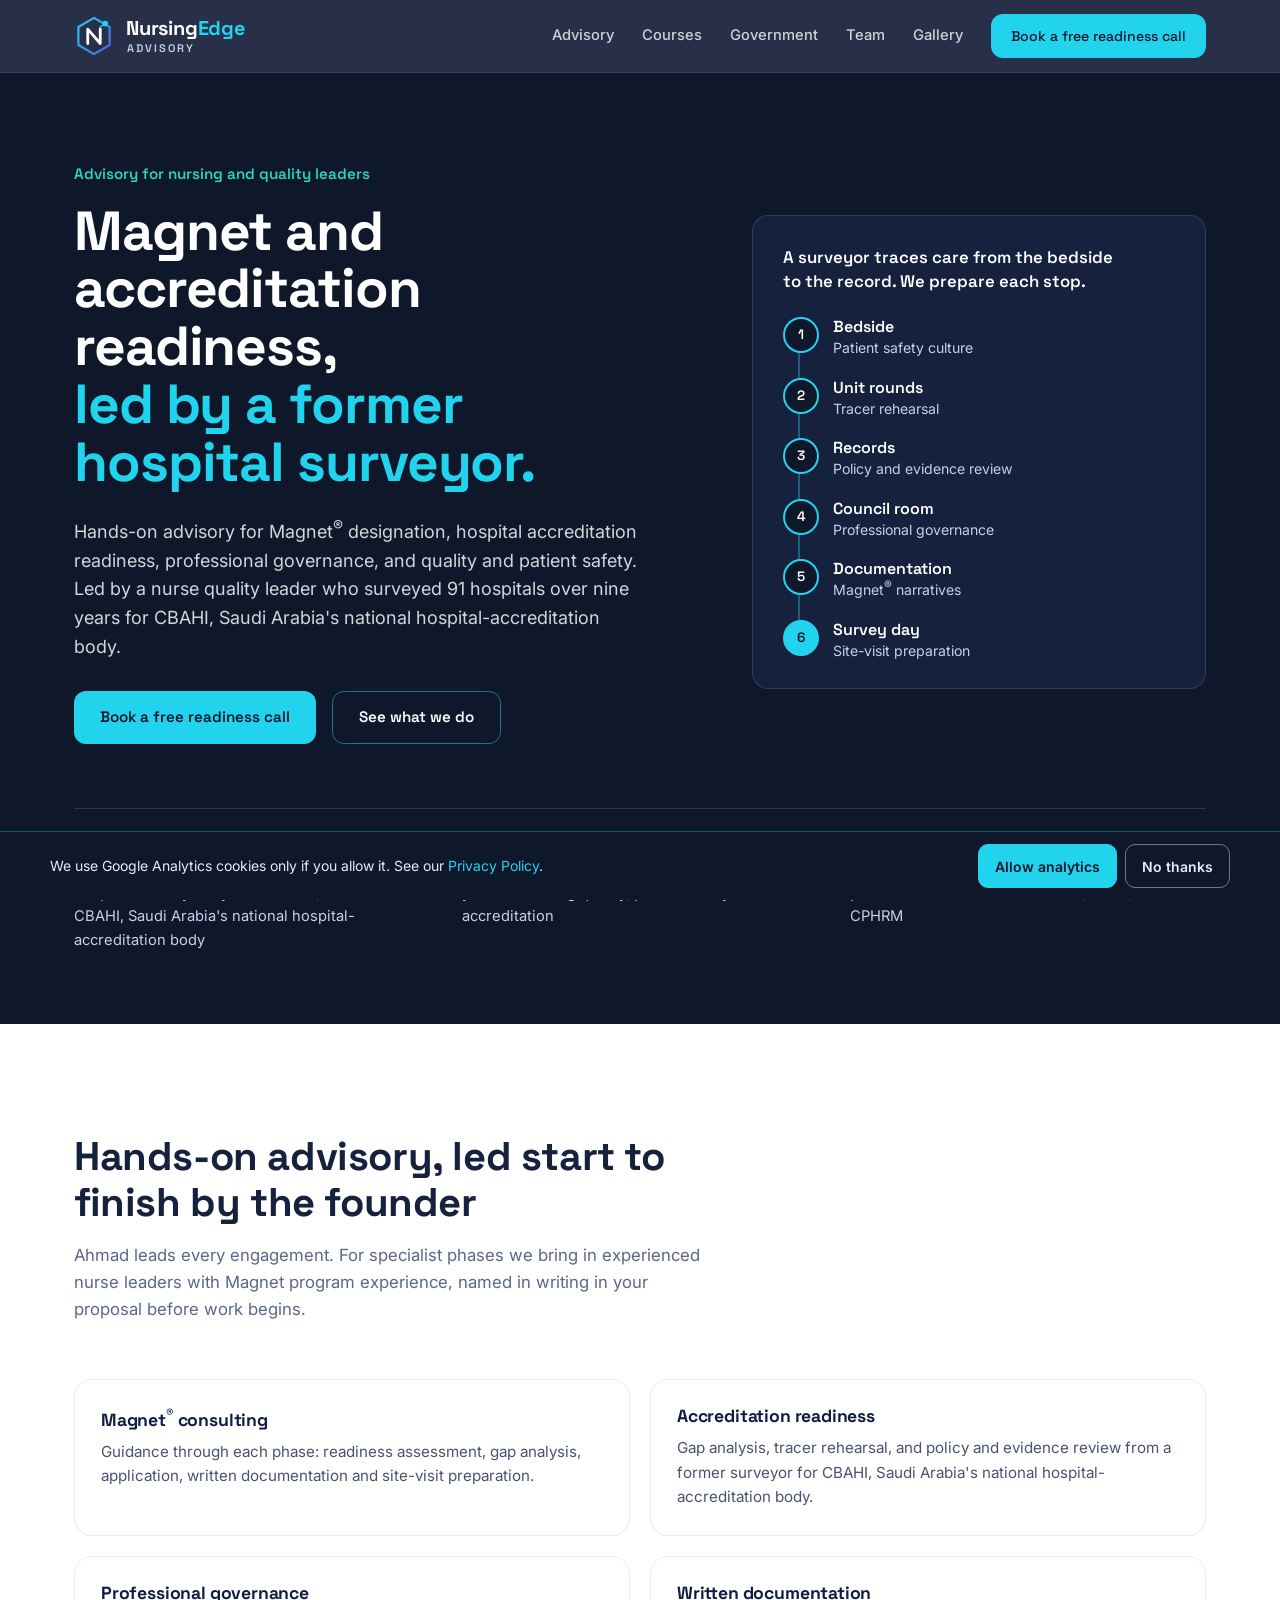
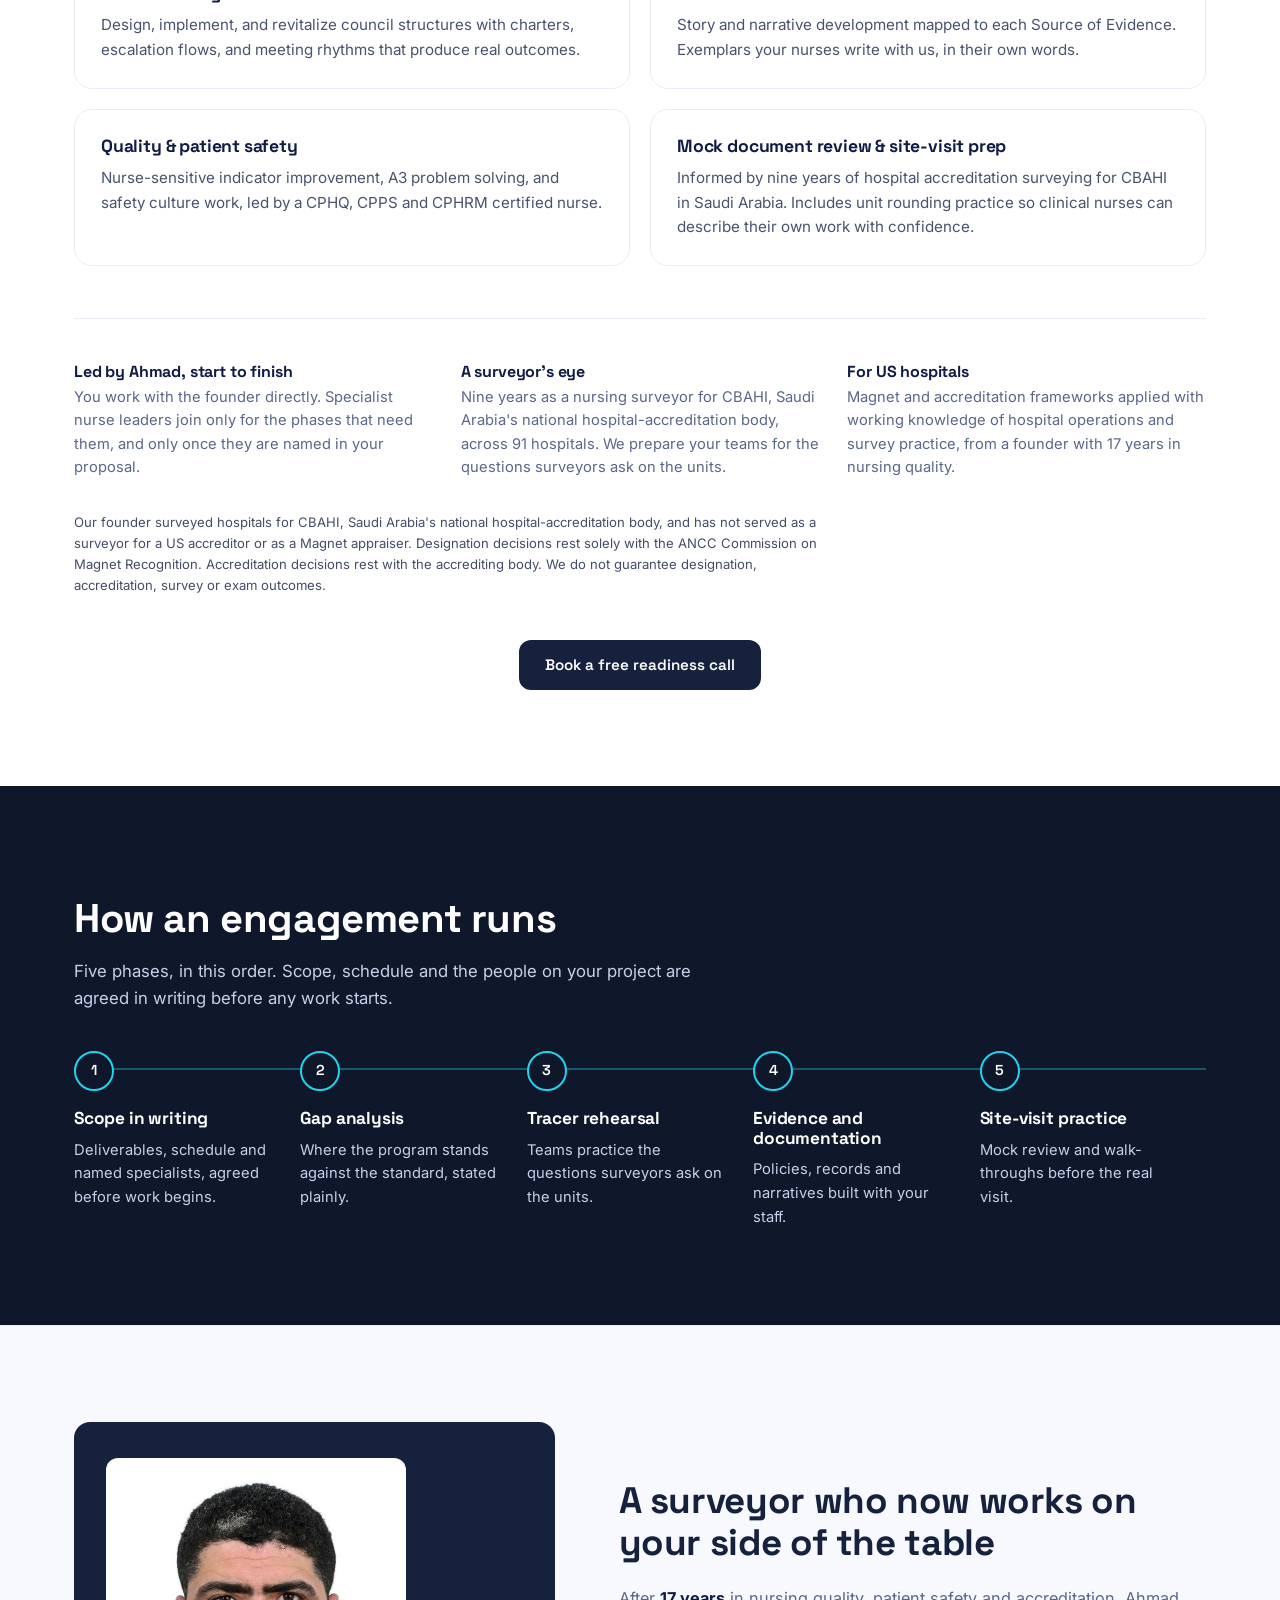
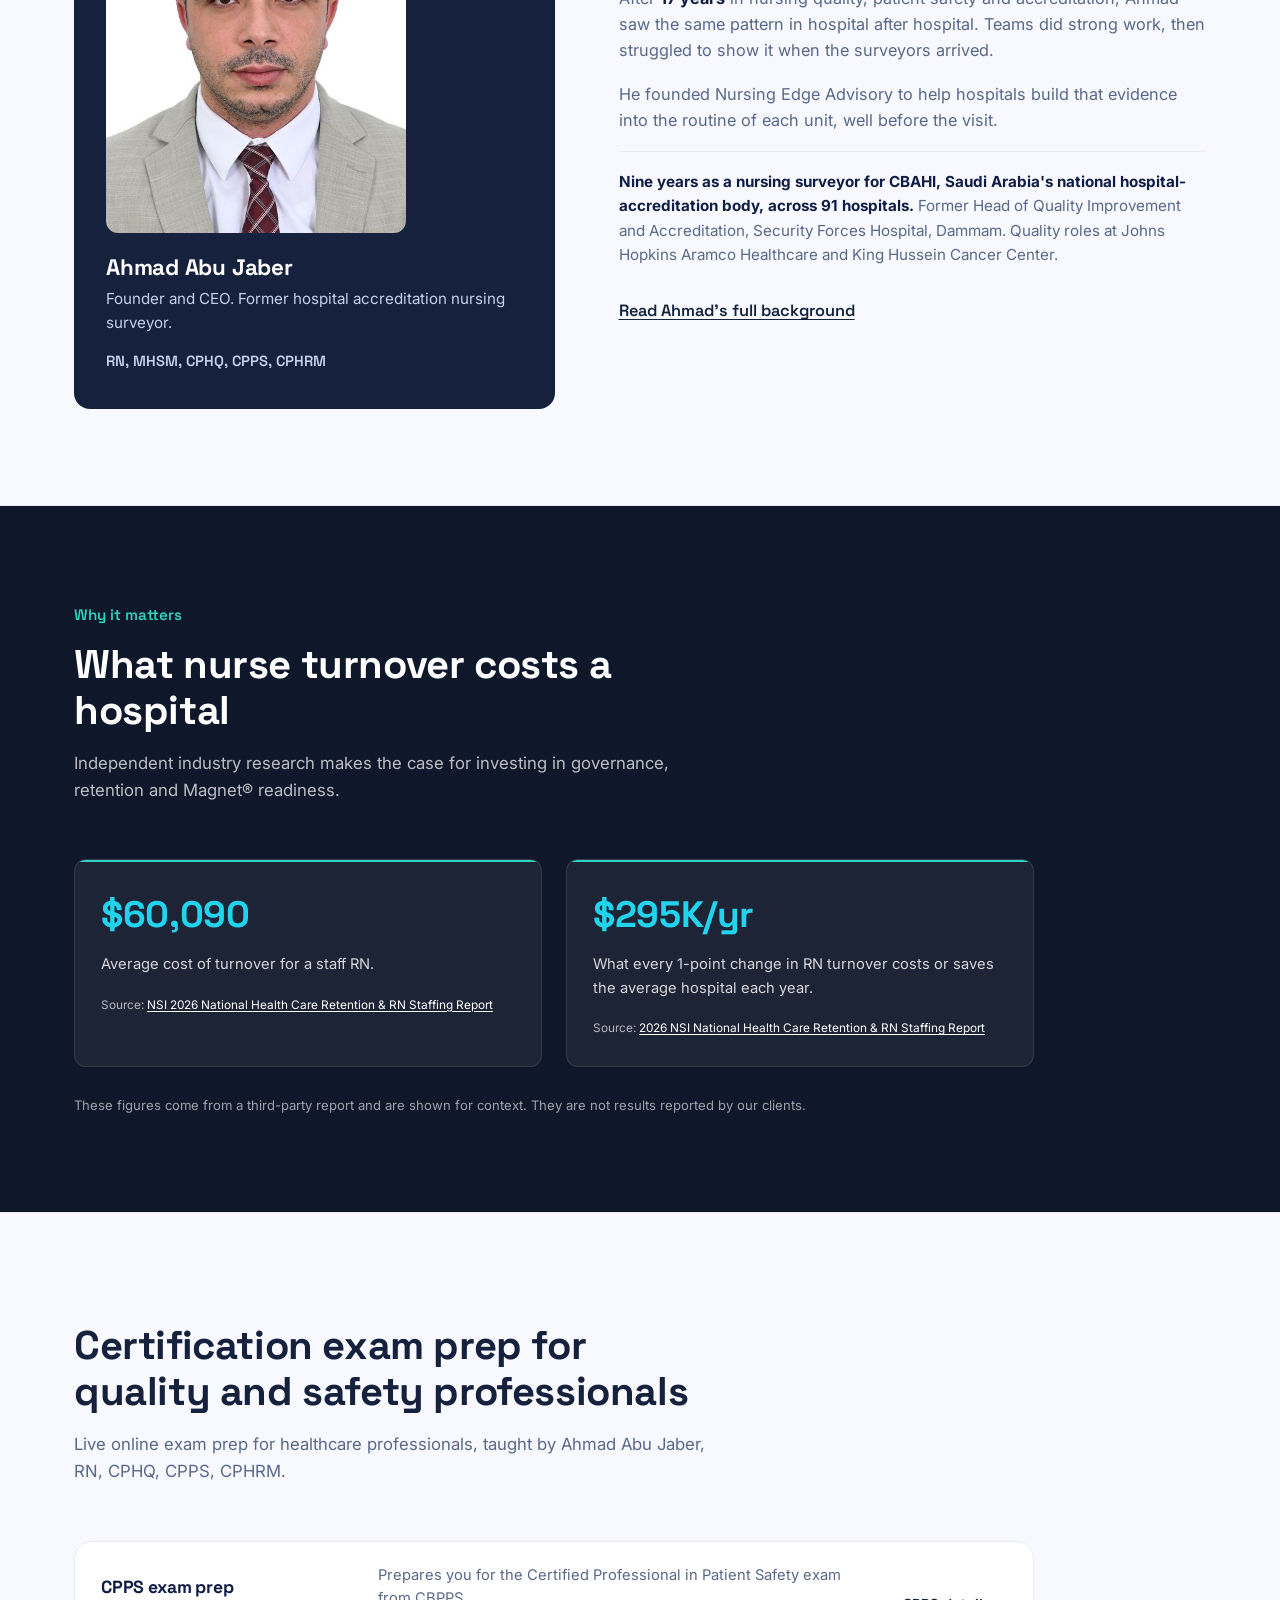
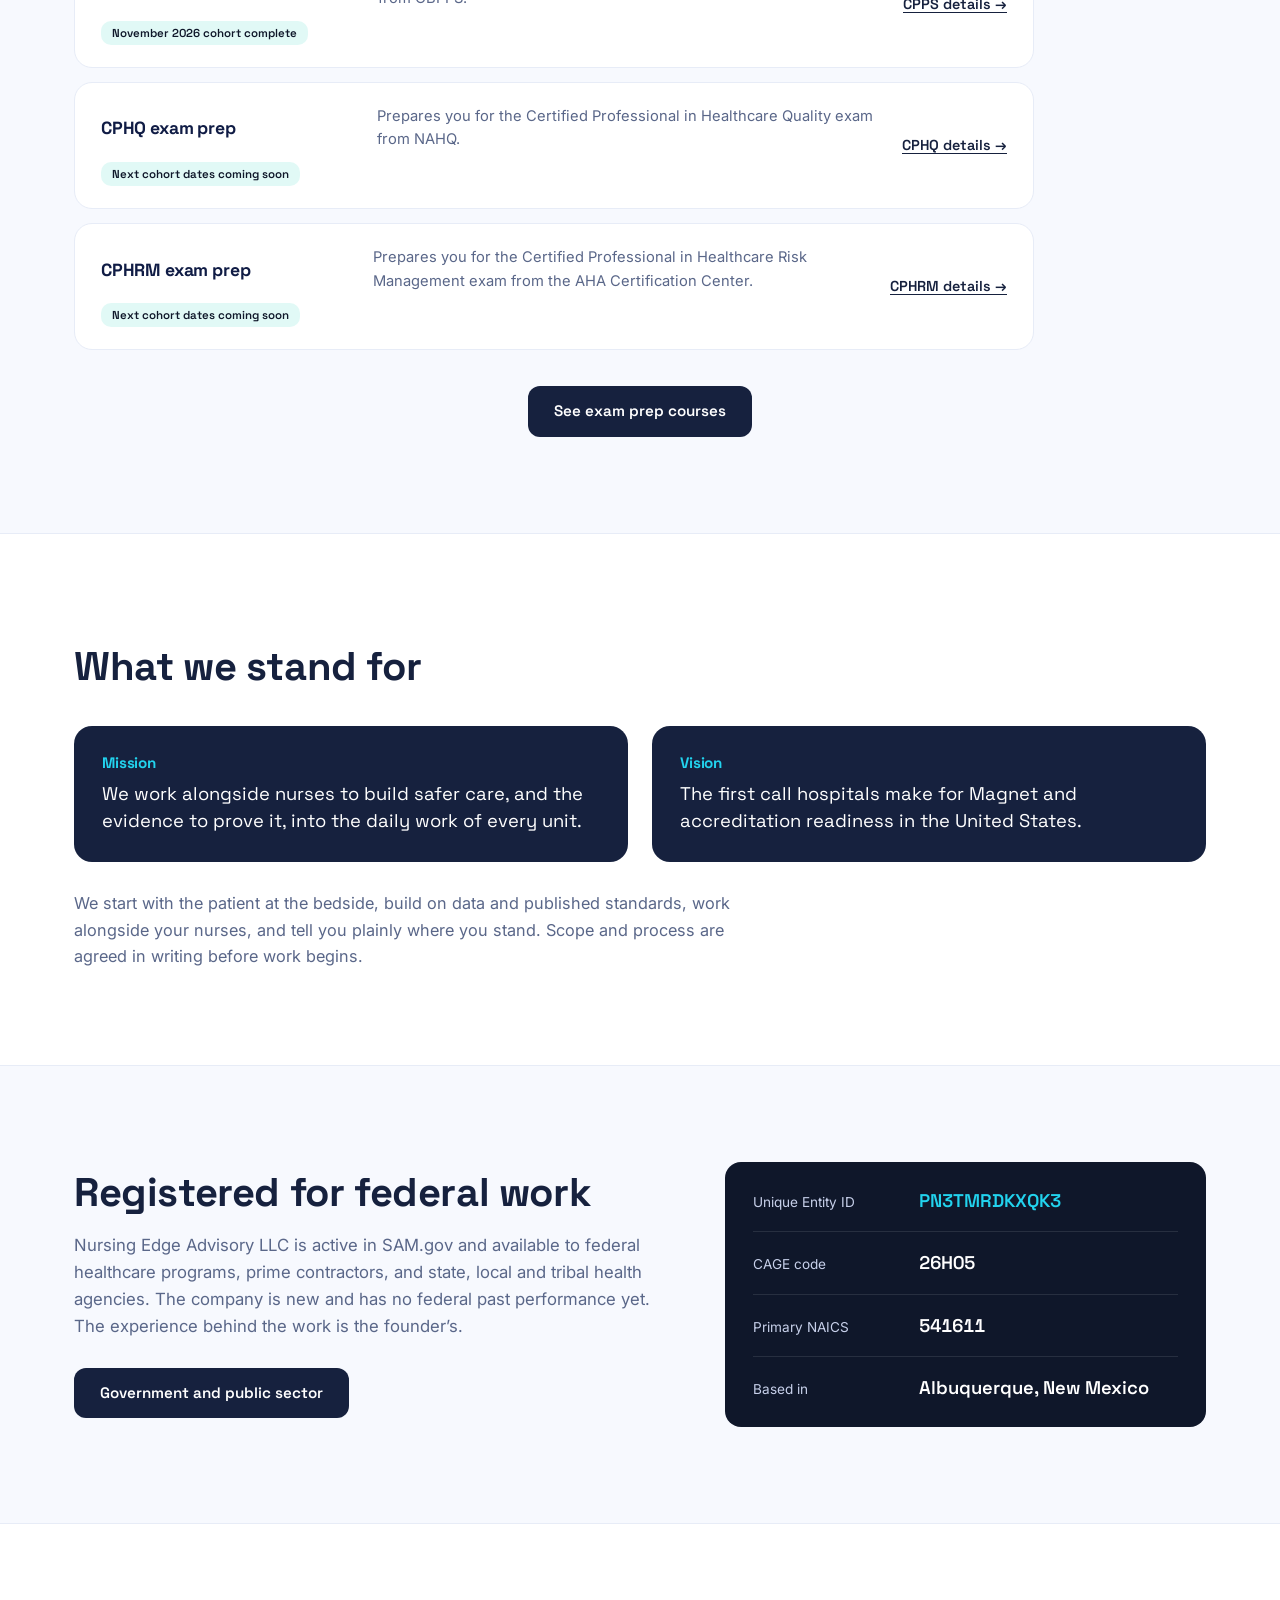
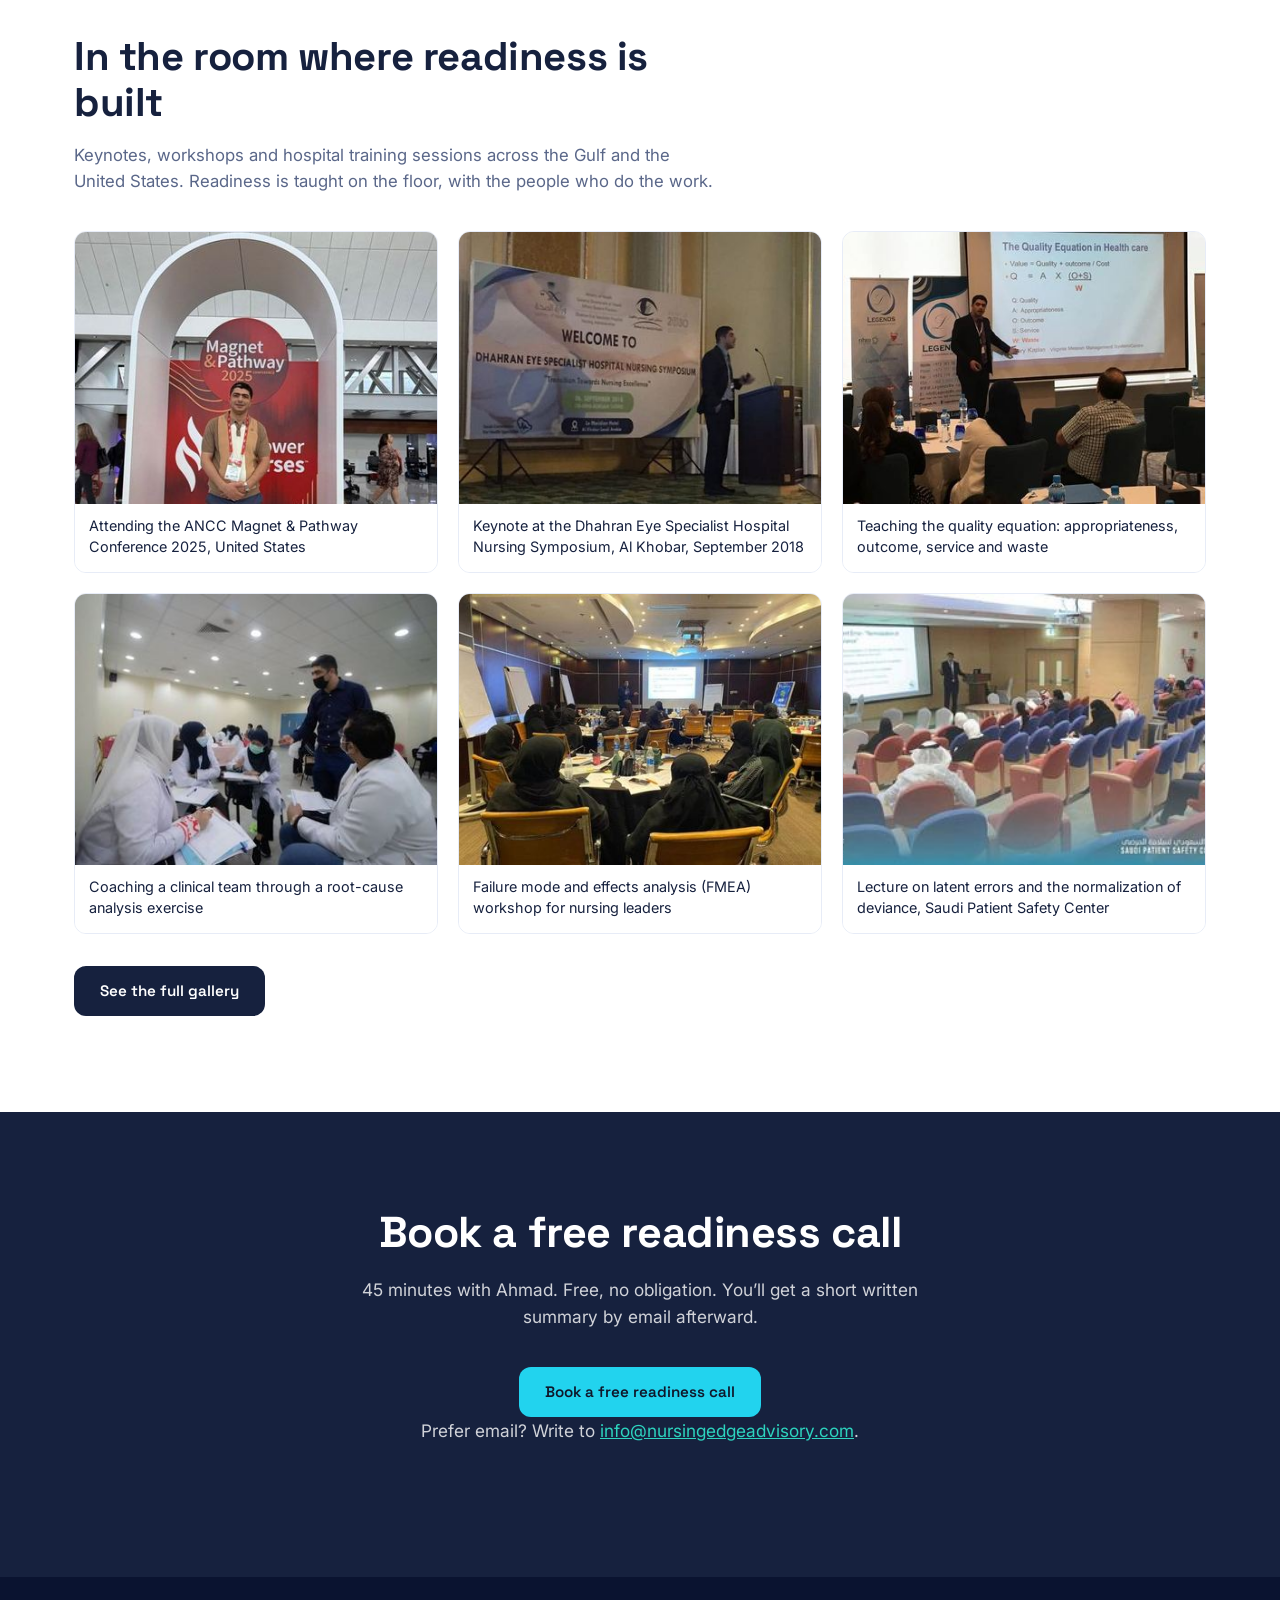
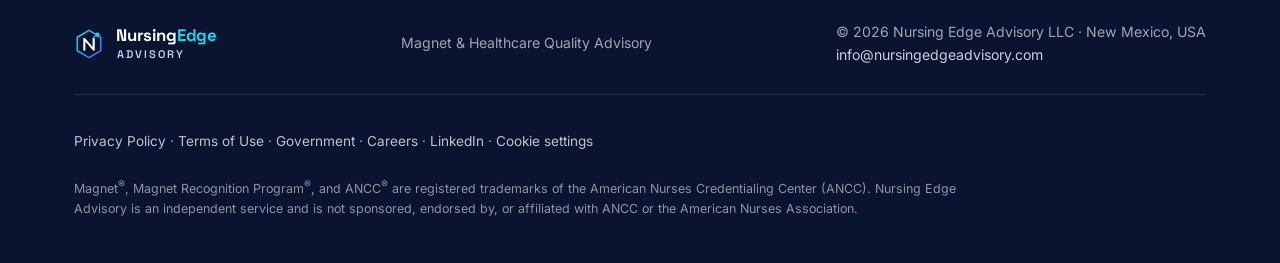
==== commit 33a0e398: "Rename index_3.html to index.html" ====
--- a/index.html
+++ b/index.html
@@ -123,11 +123,13 @@
 .problem-card .tag{font-family:var(--display);font-size:.72rem;font-weight:600;letter-spacing:.14em;text-transform:uppercase;color:var(--indigo-deep);background:rgba(79,95,232,.09);padding:5px 12px;border-radius:999px;display:inline-block;margin-bottom:16px}
 
 /* Advisory */
-.advisory-grid{display:grid;grid-template-columns:repeat(2,1fr);gap:0 56px}
-.advisory-grid .problem-card{background:none;border:none;border-top:1px solid #E7ECF7;border-radius:0;padding:24px 0}
-.advisory-grid .problem-card h3{font-size:1.15rem}
+.advisory-grid{display:grid;grid-template-columns:repeat(2,1fr);gap:20px}
+.advisory-grid .problem-card{background:#fff;border:1px solid #E7ECF7;border-radius:var(--radius);padding:26px 26px;transition:transform .2s ease,box-shadow .2s ease,border-color .2s ease}
+.advisory-grid .problem-card:hover{transform:translateY(-3px);box-shadow:0 14px 32px rgba(16,28,69,.08);border-color:rgba(34,211,238,.45)}
+.advisory-grid .problem-card h3{font-size:1.1rem}
+.advisory-grid .problem-card p{color:#49536e}
 .advisory-diff{display:grid;grid-template-columns:repeat(3,1fr);gap:28px;margin-top:52px;padding-top:44px;border-top:1px solid #E7ECF7}
-.advisory-note{margin-top:32px;font-size:.8rem;line-height:1.55;color:var(--slate);max-width:760px}
+.advisory-note{margin-top:32px;font-size:.82rem;line-height:1.6;color:#444d66;max-width:760px}
 @media (max-width:960px){.advisory-diff{grid-template-columns:1fr}}
 @media (max-width:560px){.advisory-grid{grid-template-columns:1fr}}
 
@@ -378,7 +380,7 @@
     <div>
       <span class="eyebrow">Advisory for nursing and quality leaders</span>
       <h1 id="hero-title">Magnet and accreditation readiness, <em>led by a former hospital surveyor.</em></h1>
-      <p class="lead">Hands-on advisory for Magnet<sup>&reg;</sup> designation, hospital accreditation readiness, professional governance, and quality and patient safety. Led by a nurse quality leader who surveyed 91 hospitals over nine years for a national accreditation body outside the United States.</p>
+      <p class="lead">Hands-on advisory for Magnet<sup>&reg;</sup> designation, hospital accreditation readiness, professional governance, and quality and patient safety. Led by a nurse quality leader who surveyed 91 hospitals over nine years for CBAHI, Saudi Arabia's national hospital-accreditation body.</p>
       <div class="hero-ctas">
         <a class="btn btn-primary" href="schedule.html">Book a free readiness call</a>
         <a class="btn btn-ghost" href="#advisory">See what we do</a>
@@ -398,7 +400,7 @@
   </div>
   <div class="container">
     <div class="hero-proof">
-      <div class="proof"><strong>91</strong><span>hospitals surveyed by our founder, for a national accreditation body outside the United States</span></div>
+      <div class="proof"><strong>91</strong><span>hospitals surveyed by our founder, for CBAHI, Saudi Arabia's national hospital-accreditation body</span></div>
       <div class="proof"><strong>17</strong><span>years in nursing quality, patient safety and accreditation</span></div>
       <div class="proof"><strong>3</strong><span>professional certifications: CPHQ, CPPS, CPHRM</span></div>
     </div>
@@ -419,7 +421,7 @@
       </div>
       <div class="problem-card reveal-item">
         <h3>Accreditation readiness</h3>
-        <p>Gap analysis, tracer rehearsal, and policy and evidence review from a former surveyor for an accreditation body outside the United States.</p>
+        <p>Gap analysis, tracer rehearsal, and policy and evidence review from a former surveyor for CBAHI, Saudi Arabia's national hospital-accreditation body.</p>
       </div>
       <div class="problem-card reveal-item">
         <h3>Professional governance</h3>
@@ -435,7 +437,7 @@
       </div>
       <div class="problem-card reveal-item">
         <h3>Mock document review &amp; site-visit prep</h3>
-        <p>Informed by nine years of hospital accreditation surveying outside the United States. Includes unit rounding practice so clinical nurses can describe their own work with confidence.</p>
+        <p>Informed by nine years of hospital accreditation surveying for CBAHI in Saudi Arabia. Includes unit rounding practice so clinical nurses can describe their own work with confidence.</p>
       </div>
     </div>
     <div class="advisory-diff">
@@ -445,14 +447,14 @@
       </div>
       <div class="std-item reveal-item">
         <span class="dot"><svg viewBox="0 0 20 20" aria-hidden="true"><path d="M4 10.5 L8.5 15 L16 5.5" fill="none" stroke="#4F5FE8" stroke-width="2.5" stroke-linecap="round" stroke-linejoin="round"/></svg></span>
-        <div><h3>A surveyor&rsquo;s eye</h3><p>Nine years as a nursing surveyor for a national accreditation body outside the United States across 91 hospitals. We prepare your teams for the questions surveyors ask on the units.</p></div>
+        <div><h3>A surveyor&rsquo;s eye</h3><p>Nine years as a nursing surveyor for CBAHI, Saudi Arabia's national hospital-accreditation body, across 91 hospitals. We prepare your teams for the questions surveyors ask on the units.</p></div>
       </div>
       <div class="std-item reveal-item">
         <span class="dot"><svg viewBox="0 0 20 20" aria-hidden="true"><path d="M4 10.5 L8.5 15 L16 5.5" fill="none" stroke="#4F5FE8" stroke-width="2.5" stroke-linecap="round" stroke-linejoin="round"/></svg></span>
         <div><h3>For US hospitals</h3><p>Magnet and accreditation frameworks applied with working knowledge of hospital operations and survey practice, from a founder with 17 years in nursing quality.</p></div>
       </div>
     </div>
-    <p class="advisory-note">Our founder surveyed hospitals for an accreditation body outside the United States and has not served as a surveyor for a US accreditor or as a Magnet appraiser. Designation decisions rest solely with the ANCC Commission on Magnet Recognition. Accreditation decisions rest with the accrediting body. We do not guarantee designation, accreditation, survey or exam outcomes.</p>
+    <p class="advisory-note">Our founder surveyed hospitals for CBAHI, Saudi Arabia's national hospital-accreditation body, and has not served as a surveyor for a US accreditor or as a Magnet appraiser. Designation decisions rest solely with the ANCC Commission on Magnet Recognition. Accreditation decisions rest with the accrediting body. We do not guarantee designation, accreditation, survey or exam outcomes.</p>
     <div class="hero-ctas" style="margin-top:44px;justify-content:center">
       <a class="btn btn-primary" href="schedule.html">Book a free readiness call</a>
     </div>
@@ -488,7 +490,7 @@
       <h2 id="founder-title" style="font-size:clamp(1.7rem,3vw,2.3rem);margin:0 0 20px">A surveyor who now works on your side of the table</h2>
       <p>After <strong>17 years</strong> in nursing quality, patient safety and accreditation, Ahmad saw the same pattern in hospital after hospital. Teams did strong work, then struggled to show it when the surveyors arrived.</p>
       <p>He founded Nursing Edge Advisory to help hospitals build that evidence into the routine of each unit, well before the visit.</p>
-      <p class="founder-record"><strong>Nine years as a nursing surveyor for a national accreditation body outside the United States across 91 hospitals.</strong> Former Head of Quality Improvement and Accreditation, Security Forces Hospital, Dammam. Quality roles at Johns Hopkins Aramco Healthcare and King Hussein Cancer Center.</p>
+      <p class="founder-record"><strong>Nine years as a nursing surveyor for CBAHI, Saudi Arabia's national hospital-accreditation body, across 91 hospitals.</strong> Former Head of Quality Improvement and Accreditation, Security Forces Hospital, Dammam. Quality roles at Johns Hopkins Aramco Healthcare and King Hussein Cancer Center.</p>
       <p style="margin-top:22px"><a class="text-link" href="team.html">Read Ahmad&rsquo;s full background</a></p>
     </div>
   </div>
@@ -508,13 +510,13 @@
         <span class="case-icon"><svg width="20" height="20" viewBox="0 0 24 24" fill="none" aria-hidden="true"><path d="M12 12a4 4 0 1 0 0-8 4 4 0 0 0 0 8Z" stroke="#22D3EE" stroke-width="1.8"/><path d="M4 20c0-3.3 3.6-6 8-6s8 2.7 8 6" stroke="#22D3EE" stroke-width="1.8" stroke-linecap="round"/></svg></span>
         <span class="num">$60,090</span>
         <p>Average cost of turnover for a staff RN.</p>
-        <span class="src">Source: <a href="https://www.nsinursingsolutions.com/documents/library/nsi_national_health_care_retention_report.pdf" target="_blank" rel="noopener">NSI 2026 National Health Care Retention &amp; RN Staffing Report</a></span>
+        <span class="src">Source: <a href="https://www.nsinursingsolutions.com/documents/library/nsi_national_health_care_retention_report.pdf" target="_blank" rel="noopener">NSI 2026 National Health Care Retention &amp; RN Staffing Report<span class="sr-only"> (opens in new tab)</span></a></span>
       </div>
       <div class="case-card reveal-item" style="--accent:linear-gradient(90deg,#4F5FE8,#8B5CF6)">
         <span class="case-icon"><svg width="20" height="20" viewBox="0 0 24 24" fill="none" aria-hidden="true"><path d="M3 17 L9 11 L13 15 L21 6" stroke="#4F5FE8" stroke-width="1.8" stroke-linecap="round" stroke-linejoin="round"/><path d="M15 6 H21 V12" stroke="#4F5FE8" stroke-width="1.8" stroke-linecap="round" stroke-linejoin="round"/></svg></span>
         <span class="num">$295K/yr</span>
         <p>What every 1-point change in RN turnover costs or saves the average hospital each year.</p>
-        <span class="src">Source: <a href="https://www.nsinursingsolutions.com/documents/library/nsi_national_health_care_retention_report.pdf" target="_blank" rel="noopener">2026 NSI National Health Care Retention &amp; RN Staffing Report</a></span>
+        <span class="src">Source: <a href="https://www.nsinursingsolutions.com/documents/library/nsi_national_health_care_retention_report.pdf" target="_blank" rel="noopener">2026 NSI National Health Care Retention &amp; RN Staffing Report<span class="sr-only"> (opens in new tab)</span></a></span>
       </div>
     </div>
     <p class="case-foot">These figures come from a third-party report and are shown for context. They are not results reported by our clients.</p>
@@ -655,7 +657,7 @@
   },
   "areaServed": ["US", "SA", "AE"],
   "sameAs": ["https://www.linkedin.com/company/nursingedgeadvisory"],
-  "description": "Nursing Edge Advisory helps hospitals prepare for Magnet designation and hospital accreditation, with hands-on advisory from a former nursing surveyor for an accreditation body outside the United States.",
+  "description": "Nursing Edge Advisory helps hospitals prepare for Magnet designation and hospital accreditation, with hands-on advisory from a former nursing surveyor for CBAHI, Saudi Arabia's national hospital-accreditation body.",
   "founder": {
     "@type": "Person",
     "name": "Ahmad Abu Jaber",
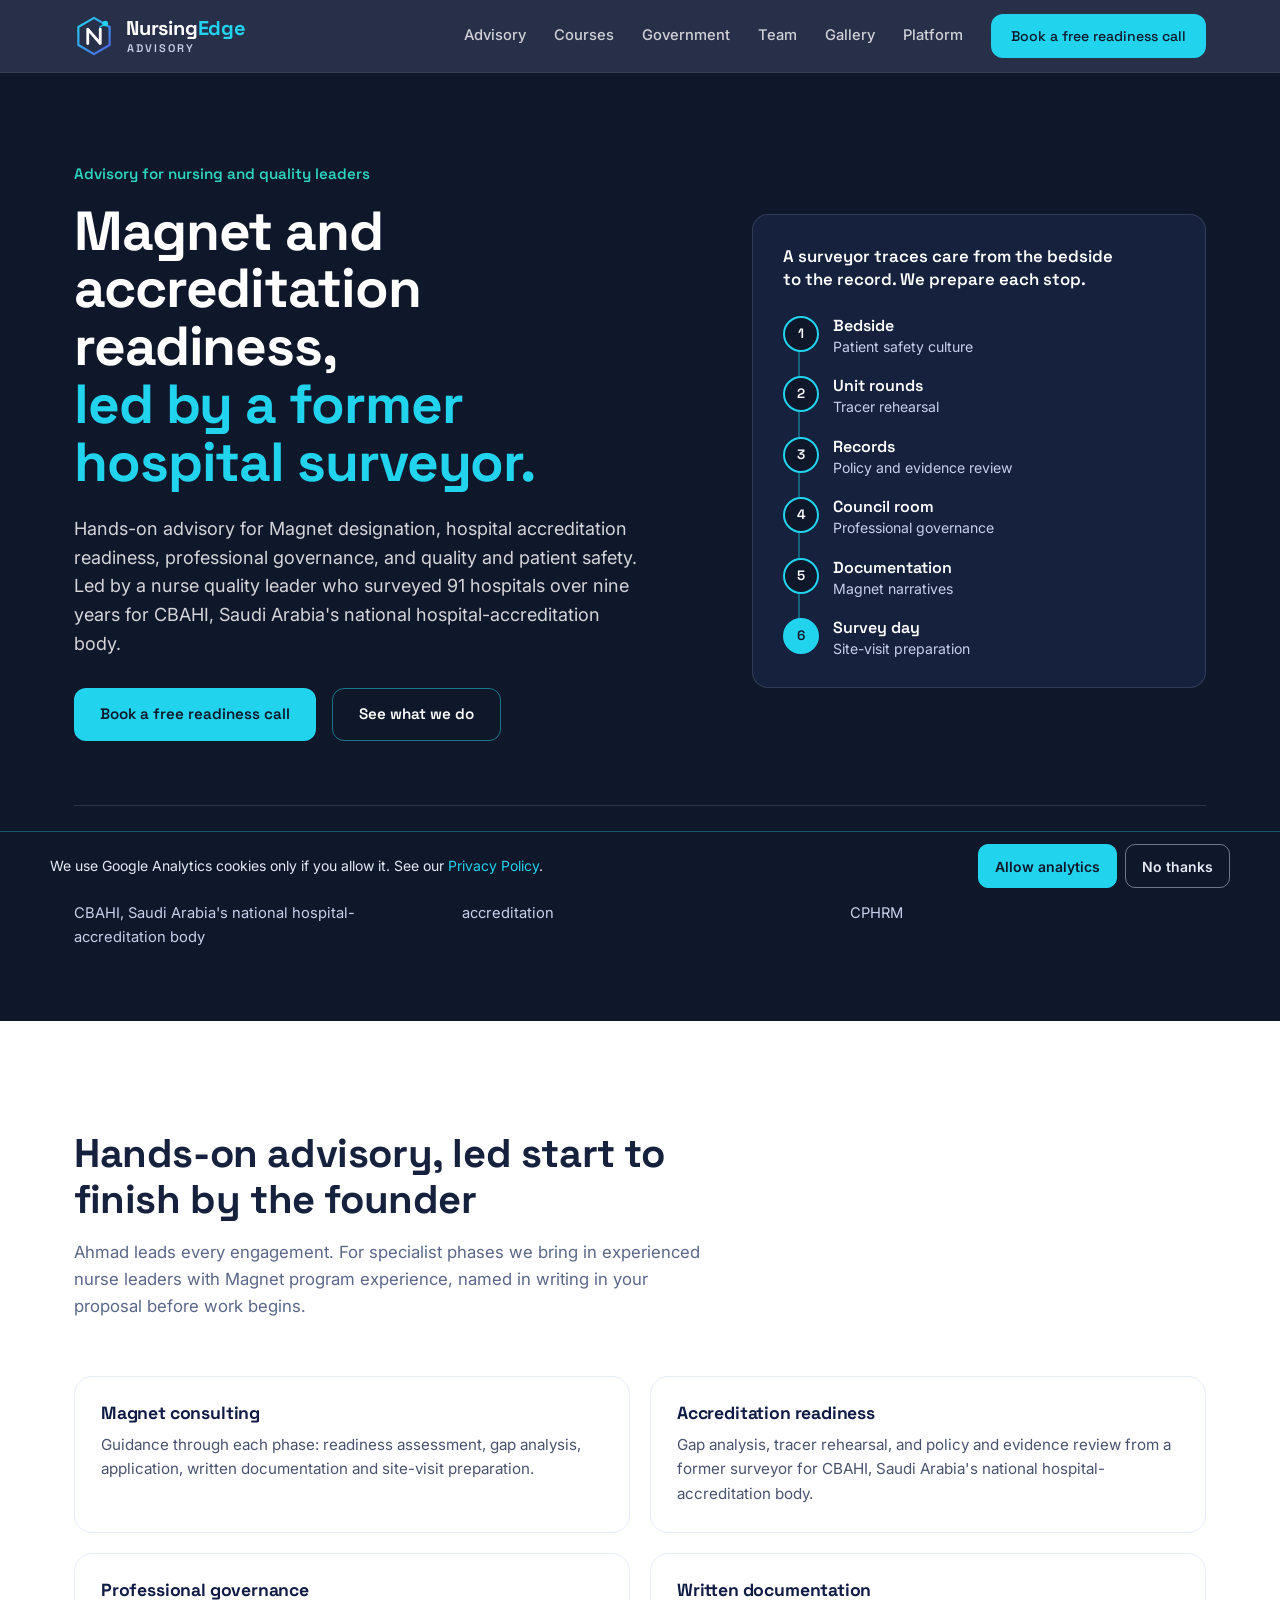
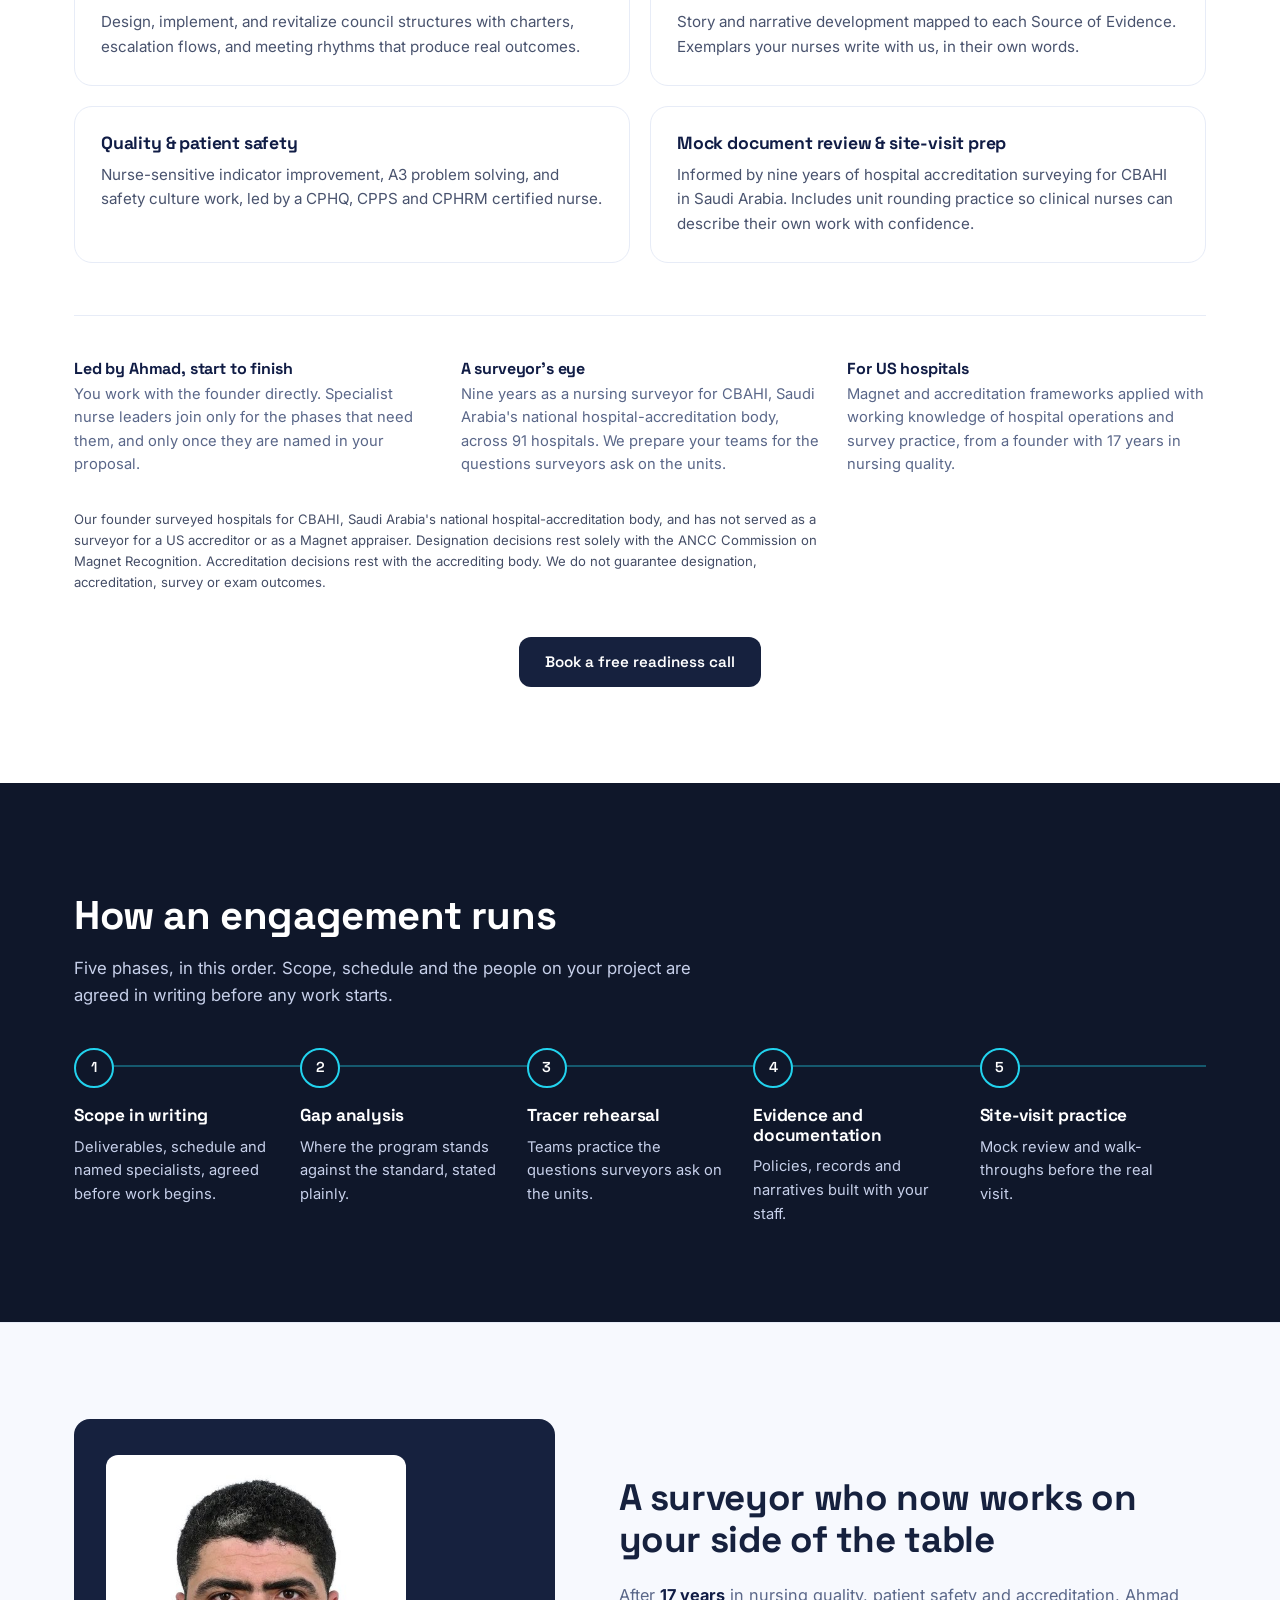
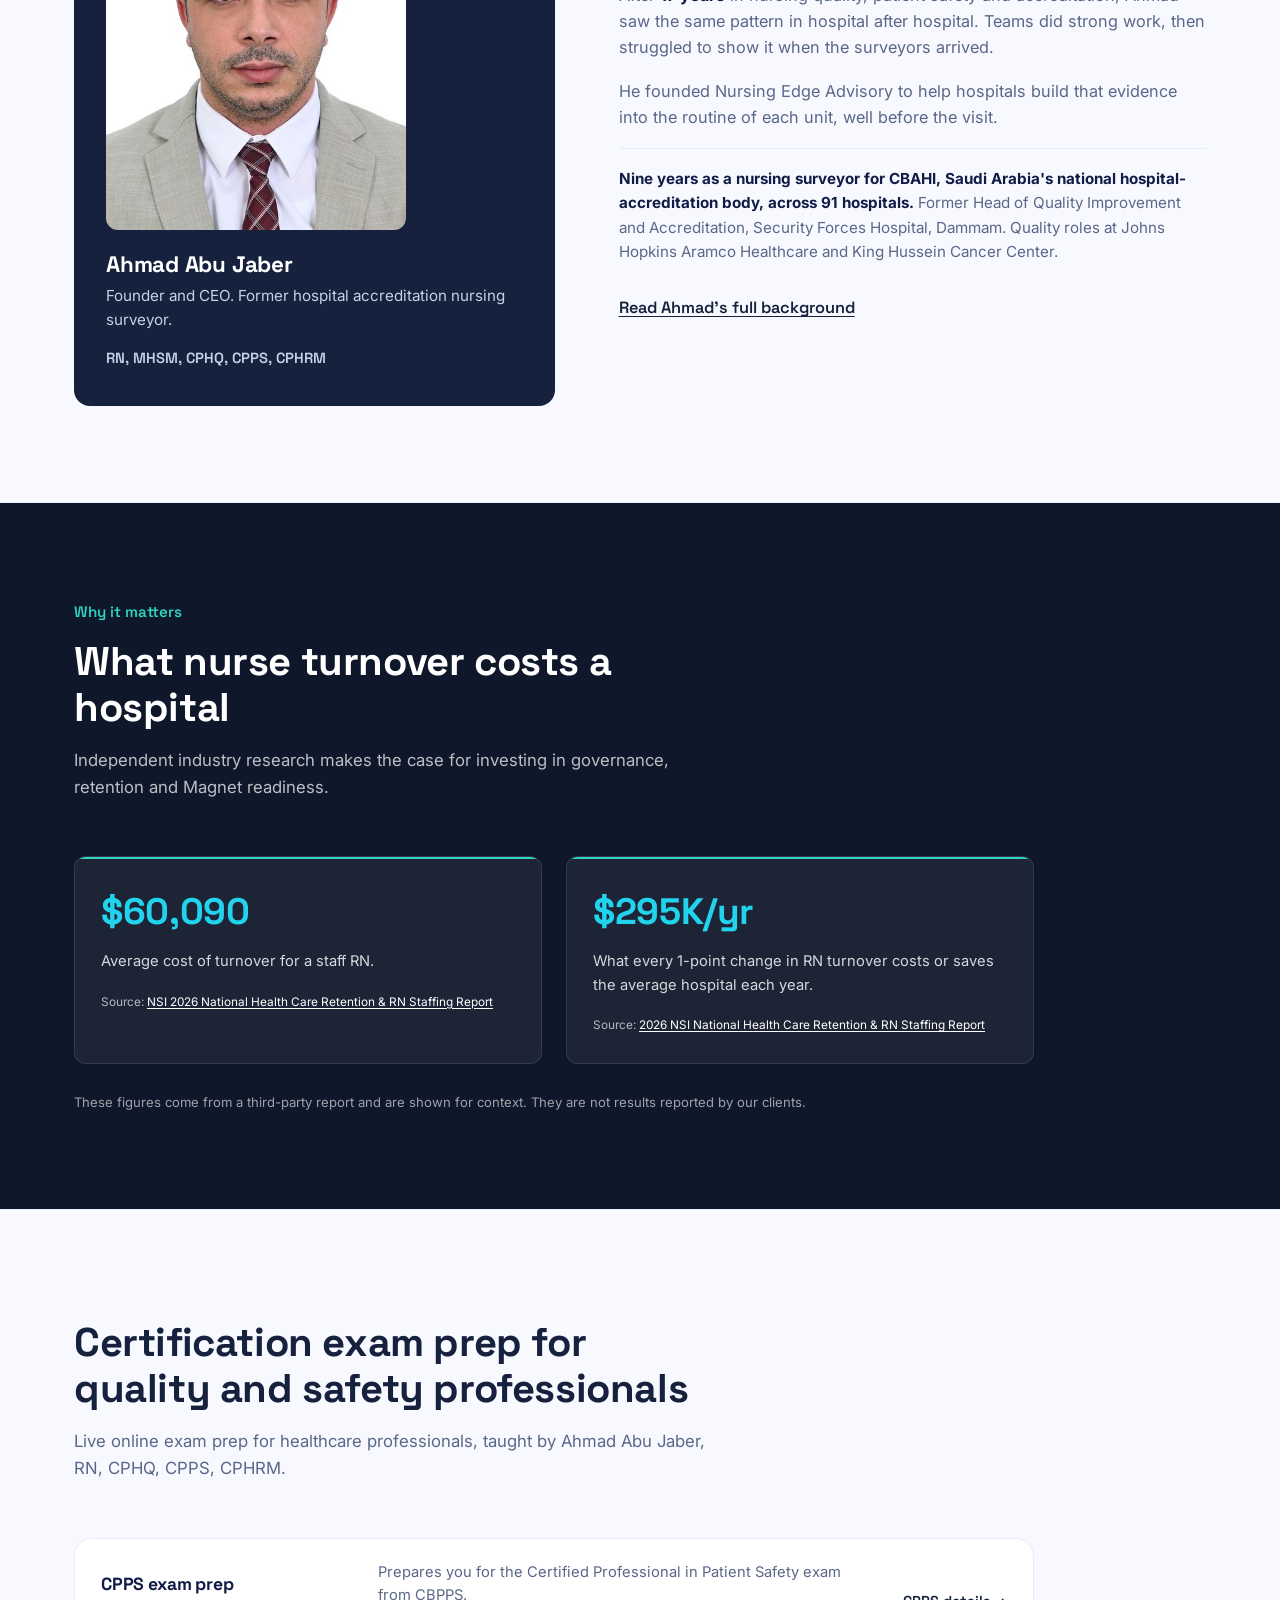
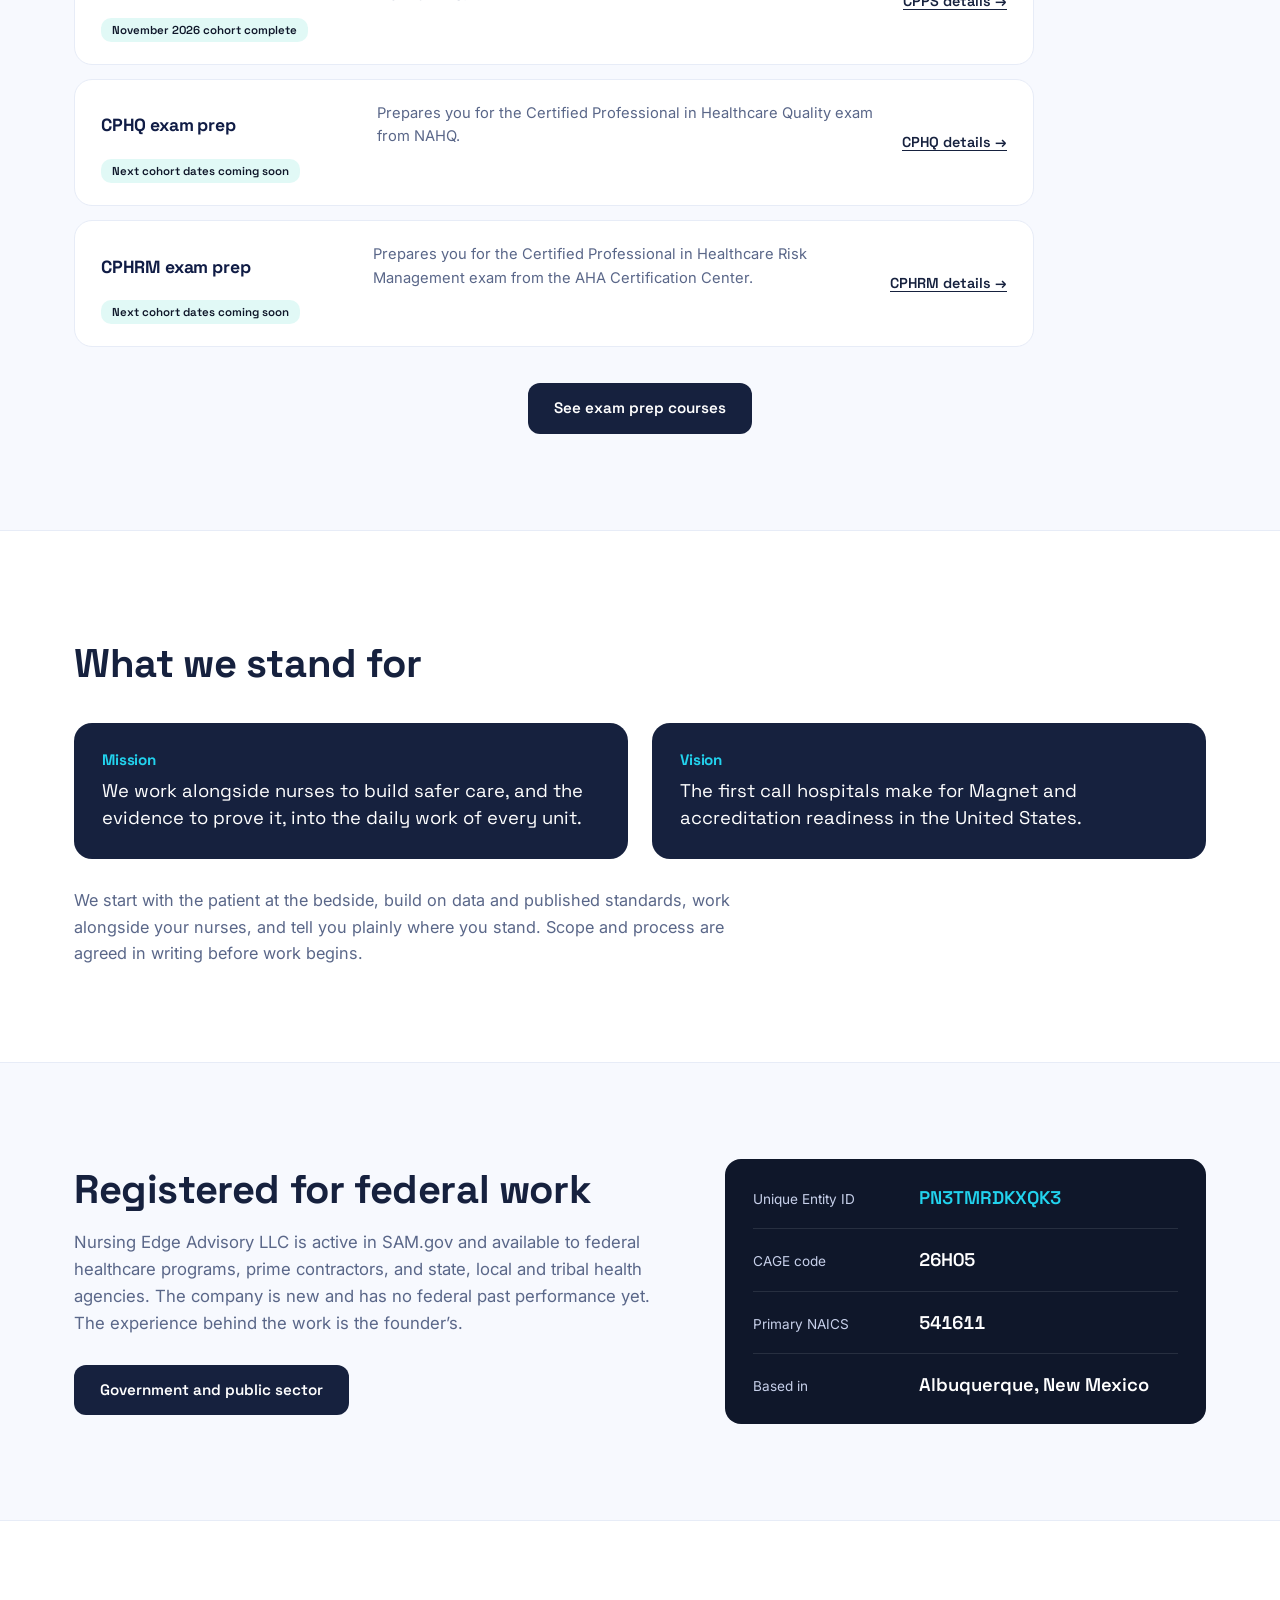
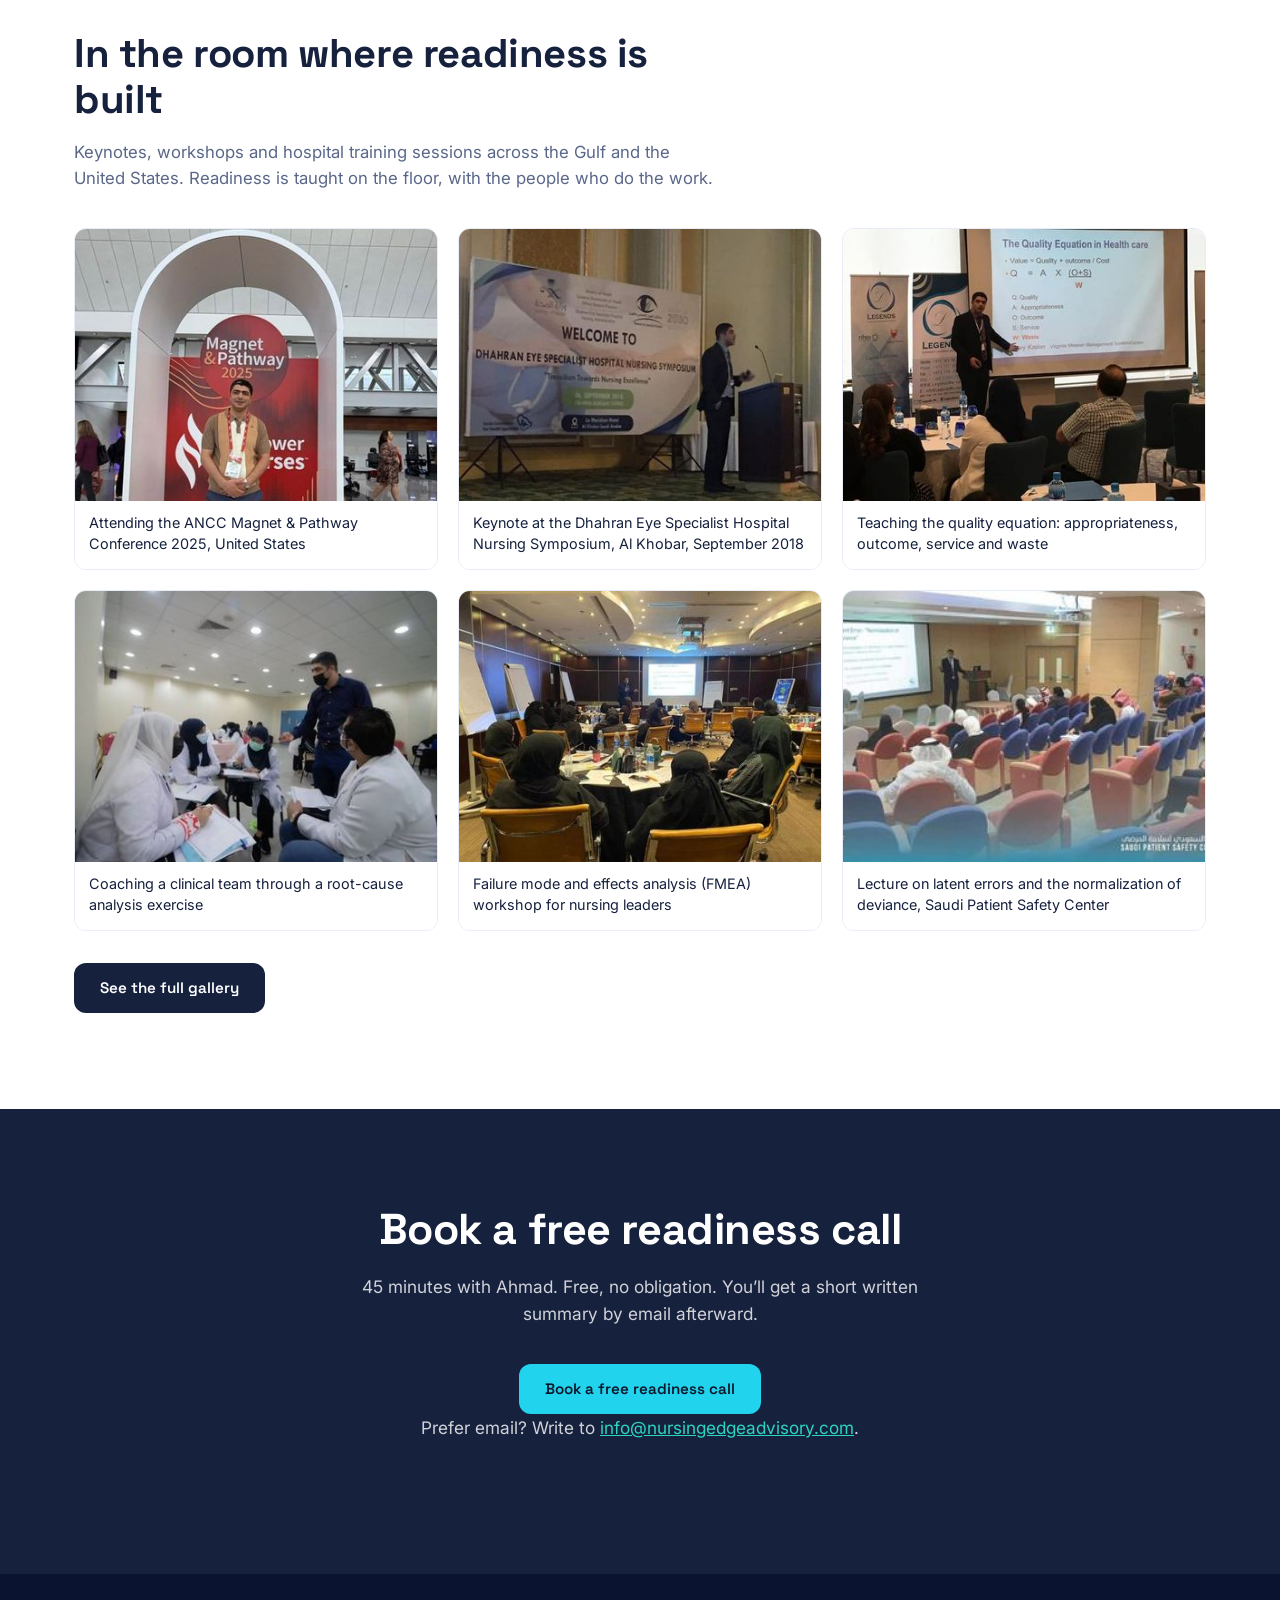
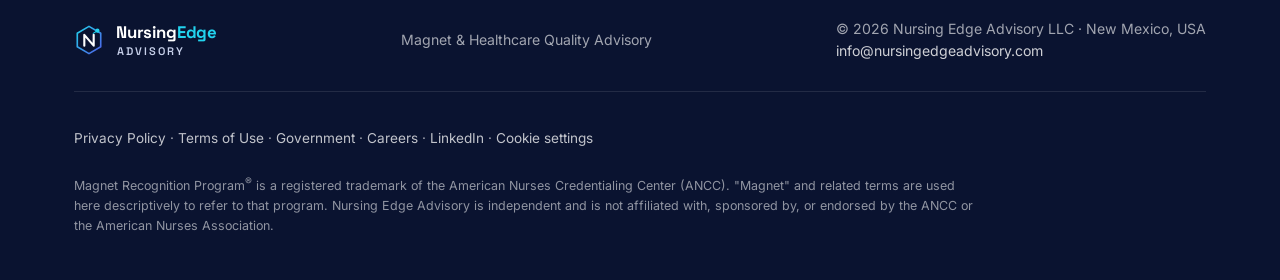
==== commit b91bebe1: "Add files via upload" ====
--- a/index.html
+++ b/index.html
@@ -4,7 +4,7 @@
 <meta charset="UTF-8">
 <meta name="viewport" content="width=device-width, initial-scale=1.0">
 <title>Magnet and Accreditation Readiness Consulting | Nursing Edge Advisory</title>
-<meta name="description" content="Magnet&reg; and hospital accreditation readiness advisory led by a former hospital accreditation surveyor. Book a free 45-minute readiness call.">
+<meta name="description" content="Magnet and hospital accreditation readiness advisory led by a former hospital accreditation surveyor. Book a free 45-minute readiness call.">
 <link rel="canonical" href="https://nursingedgeadvisory.com/">
 <link rel="icon" type="image/png" sizes="32x32" href="/favicon-32.png">
 <link rel="icon" type="image/png" sizes="16x16" href="/favicon-16.png">
@@ -14,13 +14,13 @@
 <meta property="og:type" content="website">
 <meta property="og:url" content="https://nursingedgeadvisory.com/">
 <meta property="og:title" content="Nursing Edge Advisory | Magnet and accreditation readiness advisory">
-<meta property="og:description" content="Magnet&reg; and hospital accreditation readiness advisory led by a former hospital accreditation surveyor. Book a free 45-minute readiness call.">
+<meta property="og:description" content="Magnet and hospital accreditation readiness advisory led by a former hospital accreditation surveyor. Book a free 45-minute readiness call.">
 <meta property="og:image" content="https://nursingedgeadvisory.com/og-image.png">
 
 <!-- Twitter -->
 <meta name="twitter:card" content="summary_large_image">
 <meta name="twitter:title" content="Nursing Edge Advisory | Magnet and accreditation readiness advisory">
-<meta name="twitter:description" content="Magnet&reg; and hospital accreditation readiness advisory led by a former hospital accreditation surveyor. Book a free 45-minute readiness call.">
+<meta name="twitter:description" content="Magnet and hospital accreditation readiness advisory led by a former hospital accreditation surveyor. Book a free 45-minute readiness call.">
 <meta name="twitter:image" content="https://nursingedgeadvisory.com/og-image.png">
 
 <link rel="preconnect" href="https://fonts.googleapis.com">
@@ -367,6 +367,7 @@
       <a href="government.html">Government</a>
       <a href="team.html">Team</a>
       <a href="gallery.html">Gallery</a>
+      <a href="https://platform.nursingedgeadvisory.com" target="_blank" rel="noopener" aria-label="Platform (opens in new tab)">Platform</a>
       <a class="btn btn-primary" href="schedule.html">Book a free readiness call</a>
     </nav>
   </div>
@@ -380,7 +381,7 @@
     <div>
       <span class="eyebrow">Advisory for nursing and quality leaders</span>
       <h1 id="hero-title">Magnet and accreditation readiness, <em>led by a former hospital surveyor.</em></h1>
-      <p class="lead">Hands-on advisory for Magnet<sup>&reg;</sup> designation, hospital accreditation readiness, professional governance, and quality and patient safety. Led by a nurse quality leader who surveyed 91 hospitals over nine years for CBAHI, Saudi Arabia's national hospital-accreditation body.</p>
+      <p class="lead">Hands-on advisory for Magnet designation, hospital accreditation readiness, professional governance, and quality and patient safety. Led by a nurse quality leader who surveyed 91 hospitals over nine years for CBAHI, Saudi Arabia's national hospital-accreditation body.</p>
       <div class="hero-ctas">
         <a class="btn btn-primary" href="schedule.html">Book a free readiness call</a>
         <a class="btn btn-ghost" href="#advisory">See what we do</a>
@@ -393,7 +394,7 @@
         <li><strong>Unit rounds</strong><span>Tracer rehearsal</span></li>
         <li><strong>Records</strong><span>Policy and evidence review</span></li>
         <li><strong>Council room</strong><span>Professional governance</span></li>
-        <li><strong>Documentation</strong><span>Magnet<sup>&reg;</sup> narratives</span></li>
+        <li><strong>Documentation</strong><span>Magnet narratives</span></li>
         <li><strong>Survey day</strong><span>Site-visit preparation</span></li>
       </ol>
     </div>
@@ -416,7 +417,7 @@
     </div>
     <div class="advisory-grid">
       <div class="problem-card reveal-item">
-        <h3>Magnet<sup>&reg;</sup> consulting</h3>
+        <h3>Magnet consulting</h3>
         <p>Guidance through each phase: readiness assessment, gap analysis, application, written documentation and site-visit preparation.</p>
       </div>
       <div class="problem-card reveal-item">
@@ -503,7 +504,7 @@
     <div class="section-head">
       <span class="eyebrow">Why it matters</span>
       <h2 id="case-title">What nurse turnover costs a hospital</h2>
-      <p>Independent industry research makes the case for investing in governance, retention and Magnet&reg; readiness.</p>
+      <p>Independent industry research makes the case for investing in governance, retention and Magnet readiness.</p>
     </div>
     <div class="case-grid">
       <div class="case-card reveal-item" style="--accent:linear-gradient(90deg,#22D3EE,#4F5FE8)">
@@ -635,7 +636,7 @@
     </div>
     <div class="foot-legal">
       <div class="foot-links"><a href="/privacy.html">Privacy Policy</a><span aria-hidden="true"> · </span><a href="/terms.html">Terms of Use</a><span aria-hidden="true"> &middot; </span><a href="/government.html">Government</a><span aria-hidden="true"> &middot; </span><a href="/careers.html">Careers</a><span aria-hidden="true"> &middot; </span><a href="https://www.linkedin.com/company/nursingedgeadvisory" rel="noopener">LinkedIn</a><span aria-hidden="true"> &middot; </span><a href="#" data-cookie-settings>Cookie settings</a></div>
-      <p class="trademark-note">Magnet<sup>&reg;</sup>, Magnet Recognition Program<sup>&reg;</sup>, and ANCC<sup>&reg;</sup> are registered trademarks of the American Nurses Credentialing Center (ANCC). Nursing Edge Advisory is an independent service and is not sponsored, endorsed by, or affiliated with ANCC or the American Nurses Association.</p>
+      <p class="trademark-note">Magnet Recognition Program<sup>&reg;</sup> is a registered trademark of the American Nurses Credentialing Center (ANCC). &quot;Magnet&quot; and related terms are used here descriptively to refer to that program. Nursing Edge Advisory is independent and is not affiliated with, sponsored by, or endorsed by the ANCC or the American Nurses Association.</p>
     </div>
   </div>
 </footer>
